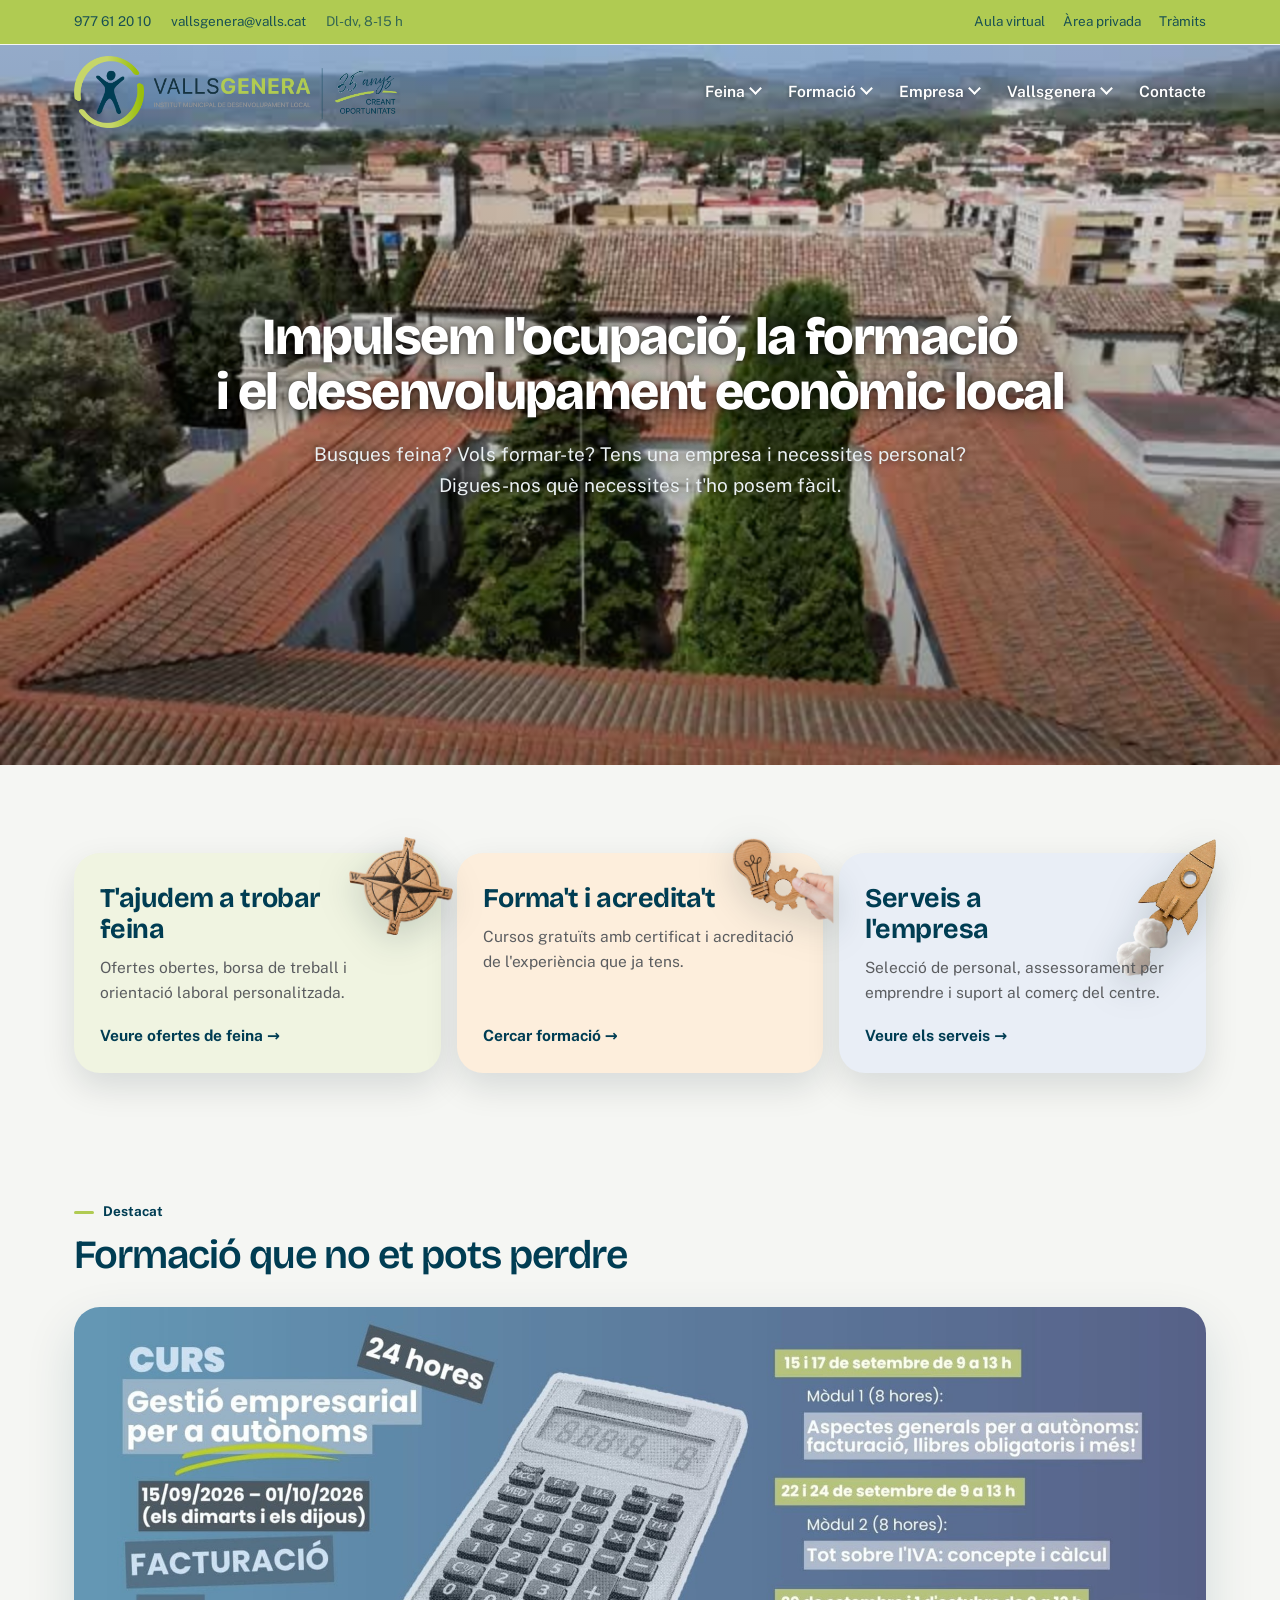
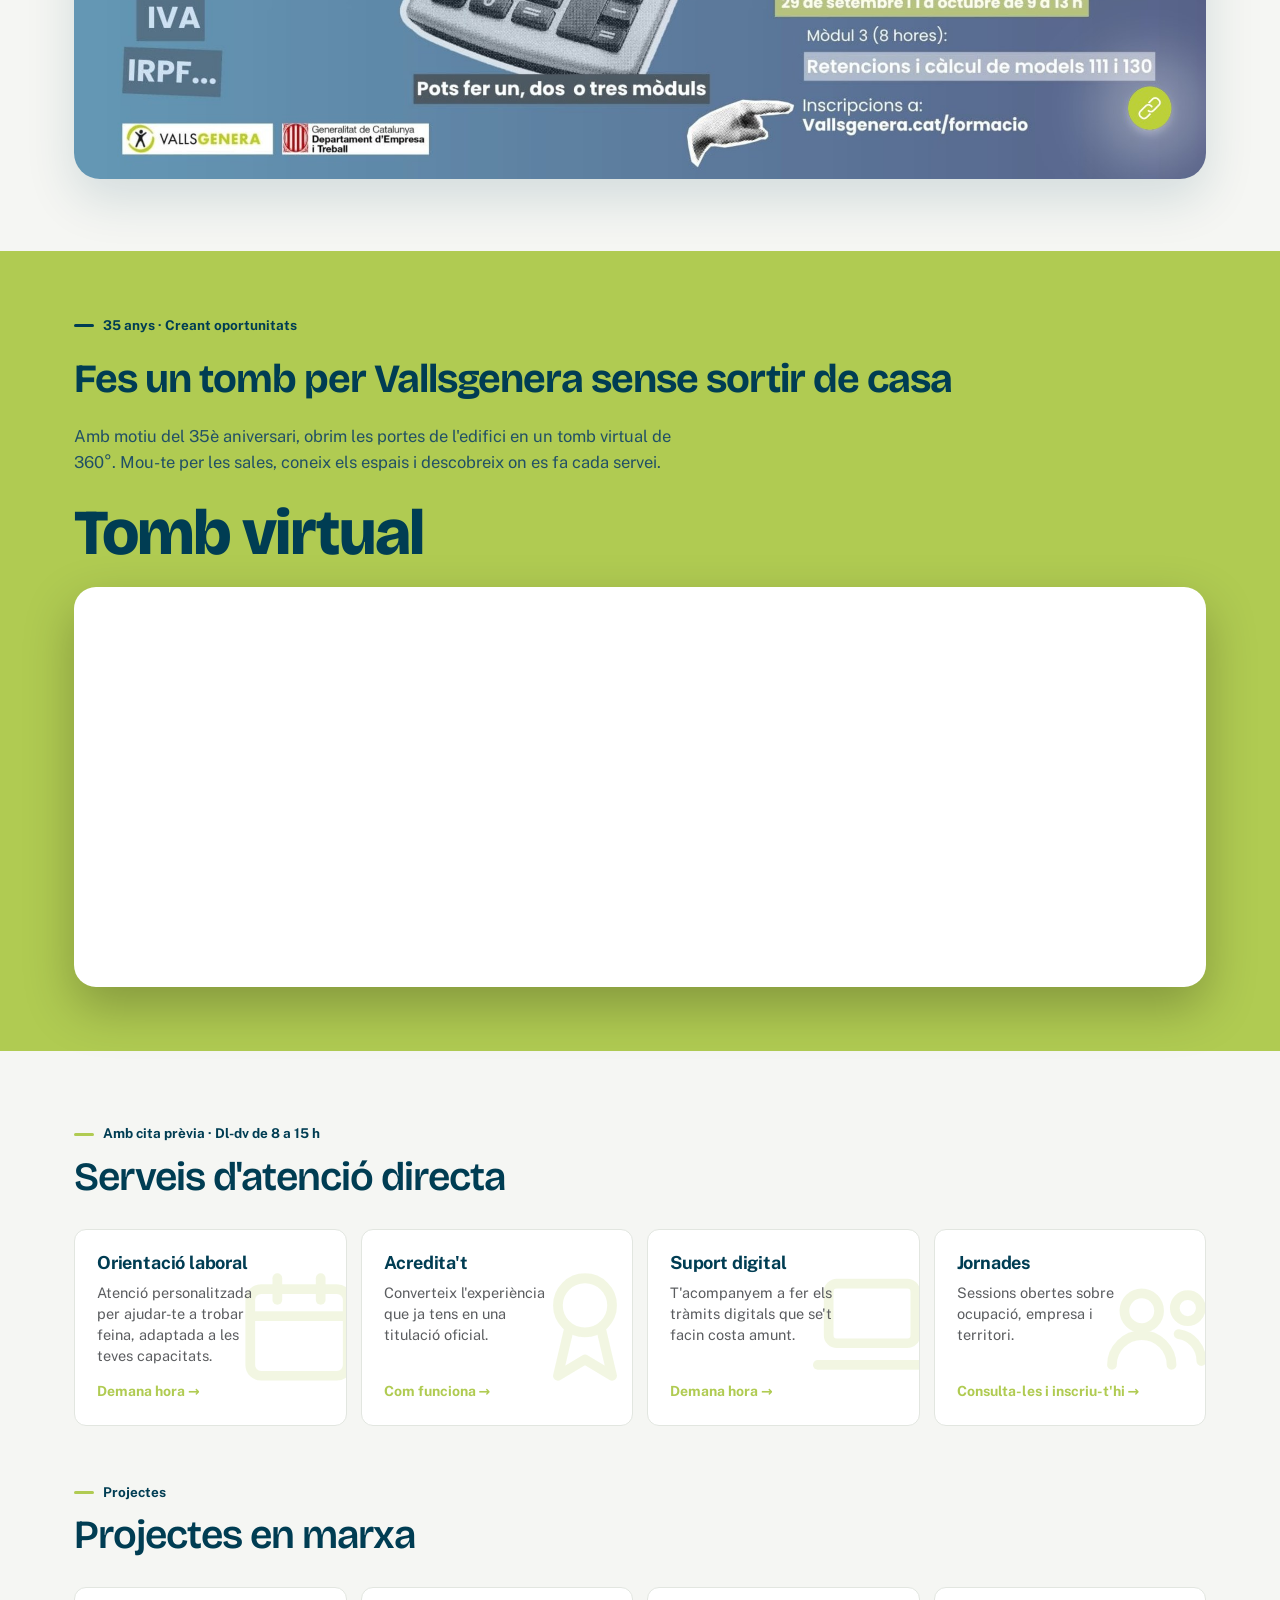
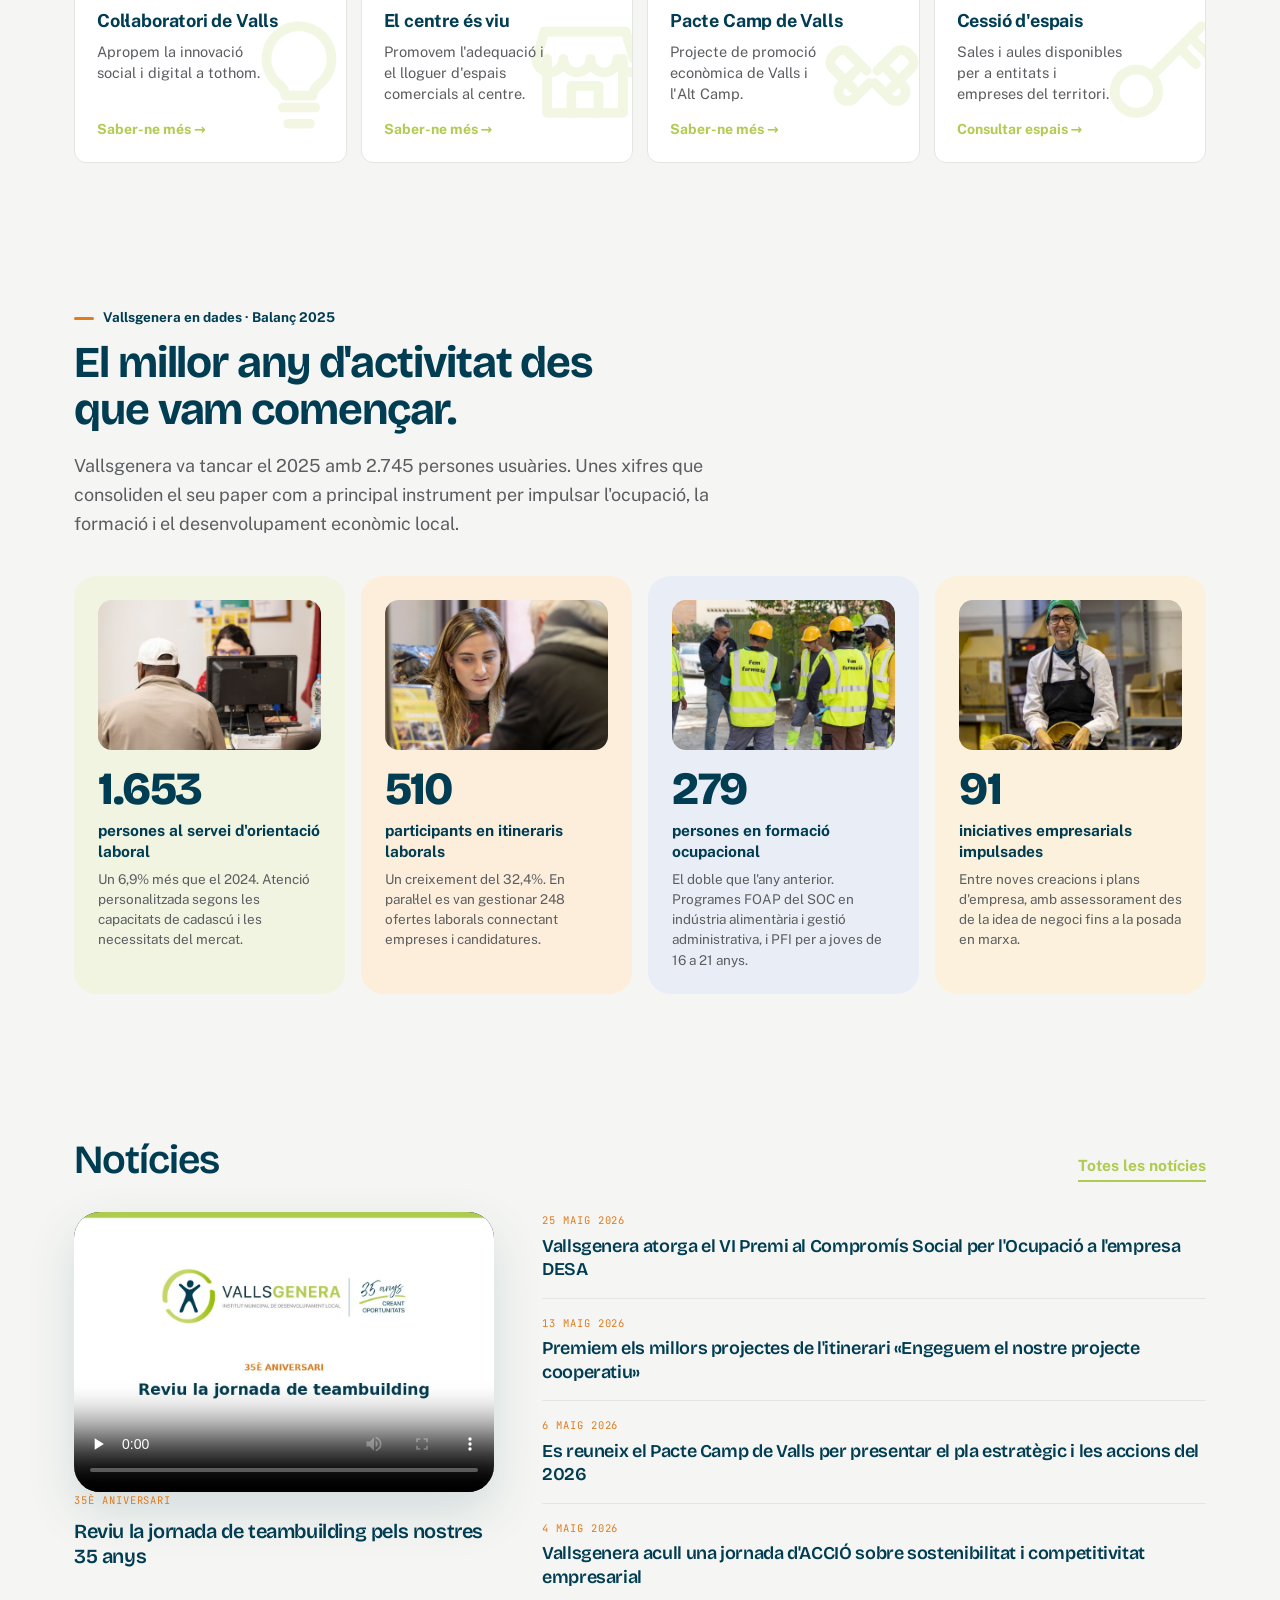
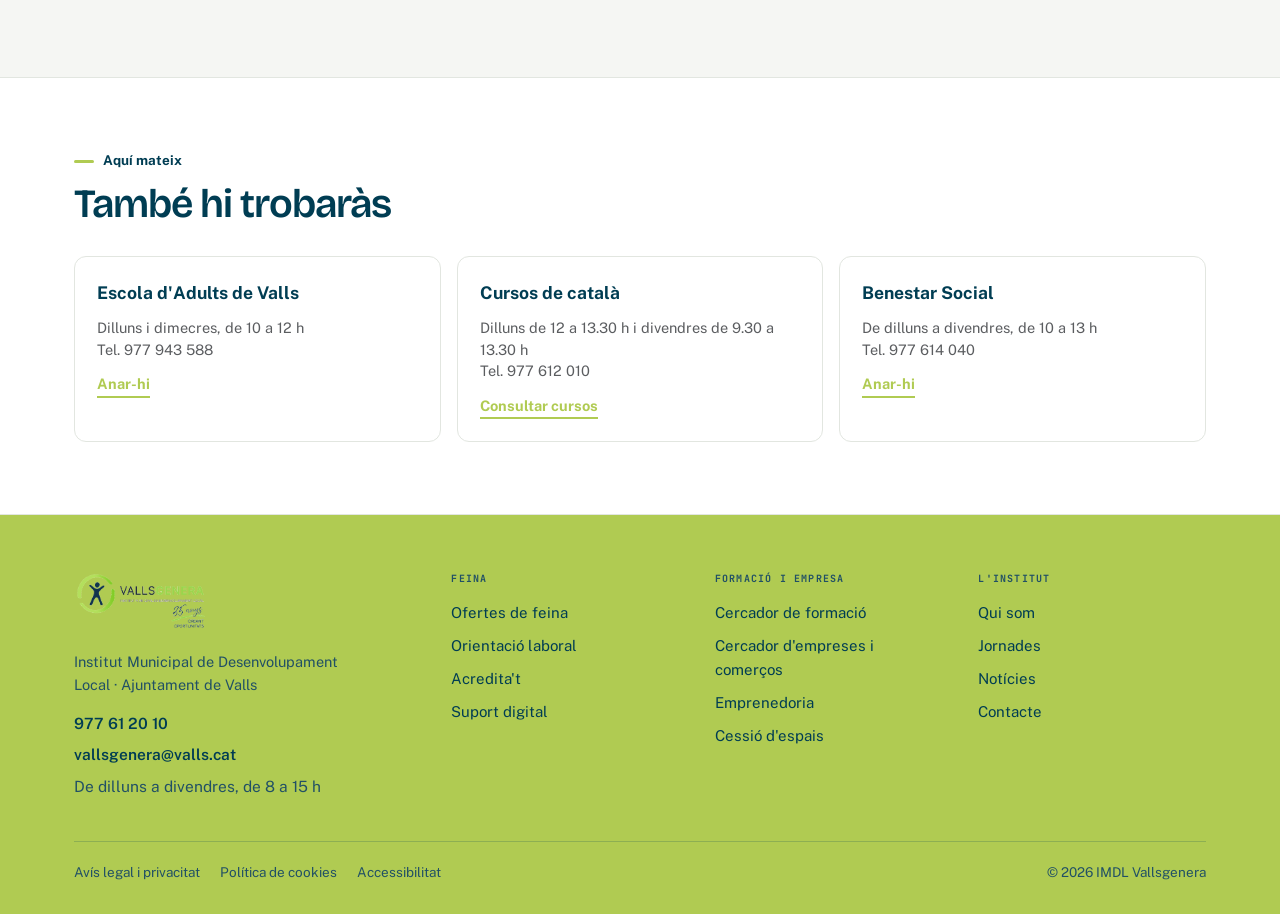
==== index.html @ cb573647 "Alleugereix el degradat fosc sobre el vídeo del hero" ====
<!DOCTYPE html>
<html lang="ca">
<head>
<meta charset="utf-8">
<meta name="viewport" content="width=device-width, initial-scale=1">
<title>Vallsgenera · Institut Municipal de Desenvolupament Local de Valls</title>
<meta name="description" content="Ofertes de feina, formació acreditada i serveis a l'empresa i l'emprenedoria a Valls i l'Alt Camp.">
<!-- PROTOTIP DE REDISSENY. Continguts reals extrets de vallsgenera.cat.
     Colors i tipografies son proposta, pendents d'ajustar a la marca oficial. -->
<link rel="preconnect" href="https://fonts.googleapis.com">
<link rel="preconnect" href="https://fonts.gstatic.com" crossorigin>
<link href="https://fonts.googleapis.com/css2?family=Bricolage+Grotesque:opsz,wght@12..96,400;12..96,600;12..96,800&family=Public+Sans:wght@400;500;600;700&family=JetBrains+Mono:wght@500&display=swap" rel="stylesheet">
<style>
:root{
  --tinta:#003D53; --verd:#B0CB52; --verd-fosc:#8CA83D; --verd-clar:#F0F4E1;
  --rosa:#E07B1E; --rosa-clar:#FDEEDC;
  --paper:#F5F6F3; --sorra:#E2E6E0; --blanc:#fff; --gris:#929395; --gris-text:#5B5D60;
  --display:"Bricolage Grotesque",Georgia,serif;
  --cos:"Public Sans",-apple-system,system-ui,sans-serif;
  --mono:"JetBrains Mono",ui-monospace,monospace;
  --ample:1180px; --radi:26px;
}
*{box-sizing:border-box;margin:0;padding:0}
html{scroll-behavior:smooth}
body{font-family:var(--cos);color:var(--tinta);background:var(--paper);font-size:17px;line-height:1.6;-webkit-font-smoothing:antialiased}
.wrap{max-width:var(--ample);margin:0 auto;padding:0 24px}
a{color:inherit}
:focus-visible{outline:3px solid var(--rosa);outline-offset:3px;border-radius:4px}
.saltar{position:absolute;left:-9999px;background:var(--tinta);color:#fff;padding:12px 20px;z-index:200;border-radius:0 0 8px 0}
.saltar:focus{left:0;top:0}

/* Utilitats */
.utils{background:var(--verd);color:var(--tinta);font-size:13.5px}
.utils .wrap{display:flex;align-items:center;gap:20px;min-height:44px;flex-wrap:wrap;padding-top:6px;padding-bottom:6px}
.utils a{text-decoration:none;opacity:.86}
.utils a:hover{opacity:1;text-decoration:underline}
.utils .dreta{margin-left:auto;display:flex;gap:18px;align-items:center;flex-wrap:wrap}

/* Capçalera */
header.top{background:var(--blanc);border-bottom:1px solid var(--sorra);position:sticky;top:0;z-index:50;transition:background .3s ease,border-color .3s ease}
header.top .wrap{display:flex;align-items:center;gap:28px;height:78px}
.marca{display:flex;align-items:center;gap:10px;text-decoration:none;font-family:var(--display);font-weight:800;font-size:27px;letter-spacing:-.025em}
.marca-logo{display:flex;align-items:center}
.marca-logo img{display:block;height:52px;width:auto;transition:height .3s ease}
.marca .genera{color:var(--verd)}

body.home header.top{background:transparent;border-bottom-color:transparent}
body.home header.top .wrap{height:96px}
body.home .hero{margin-top:-96px}
body.home header.top .marca-logo img{height:72px}
body.home header.top nav.principal a,body.home header.top nav.principal .nav-toggle{color:#fff;text-shadow:0 1px 6px rgba(0,0,0,.5)}
body.home header.top nav.principal a:hover,body.home header.top nav.principal a:focus-visible,body.home header.top nav.principal .nav-toggle:hover,body.home header.top nav.principal .nav-item.obert .nav-toggle{border-color:#fff}
body.home header.top .menu-btn{background:rgba(255,255,255,.18);backdrop-filter:blur(6px);-webkit-backdrop-filter:blur(6px)}
body.home header.top.es-opac{background:var(--blanc);border-bottom-color:var(--sorra)}
body.home header.top.es-opac .marca-logo img{height:52px}
body.home header.top.es-opac nav.principal a,body.home header.top.es-opac nav.principal .nav-toggle{color:var(--tinta);text-shadow:none}
body.home header.top.es-opac nav.principal a:hover,body.home header.top.es-opac nav.principal a:focus-visible,body.home header.top.es-opac nav.principal .nav-toggle:hover,body.home header.top.es-opac nav.principal .nav-item.obert .nav-toggle{border-color:var(--rosa)}
body.home header.top.es-opac .menu-btn{background:var(--tinta);backdrop-filter:none;-webkit-backdrop-filter:none}
.aniversari{font-family:var(--mono);font-size:9.5px;letter-spacing:.1em;color:var(--rosa);border:1px solid var(--rosa);border-radius:100px;padding:4px 9px;line-height:1}
nav.principal{margin-left:auto;display:flex;align-items:center;gap:28px;font-weight:600;font-size:15.5px}
nav.principal a{text-decoration:none;padding:6px 0;border-bottom:2px solid transparent}
nav.principal a:hover,nav.principal a:focus-visible{border-color:var(--rosa)}
.nav-item{position:relative}
.nav-toggle{background:none;border:0;font:inherit;font-weight:600;font-size:15.5px;color:inherit;cursor:pointer;padding:6px 0;border-bottom:2px solid transparent;display:flex;align-items:center;gap:6px}
.nav-toggle:hover,.nav-toggle:focus-visible{border-color:var(--rosa)}
.nav-toggle::after{content:"";width:7px;height:7px;border-right:2px solid currentColor;border-bottom:2px solid currentColor;transform:rotate(45deg);margin-top:-4px;transition:transform .2s ease}
.nav-item.obert .nav-toggle::after{transform:rotate(-135deg);margin-top:2px}
.nav-dropdown{position:absolute;top:100%;left:50%;transform:translateX(-50%) translateY(8px);min-width:270px;max-width:320px;max-height:70vh;overflow-y:auto;background:#fff;border-radius:14px;box-shadow:0 18px 40px rgba(0,25,35,.18);padding:10px;display:flex;flex-direction:column;opacity:0;visibility:hidden;transition:opacity .18s ease,transform .18s ease;z-index:60}
.nav-item.obert .nav-dropdown{opacity:1;visibility:visible;transform:translateX(-50%) translateY(0)}
.nav-dropdown a{display:block;padding:10px 14px;border-radius:8px;color:var(--tinta);text-decoration:none;font-weight:600;font-size:14.5px;border-bottom:0}
.nav-dropdown a:hover{background:var(--paper);color:var(--verd-fosc)}
.menu-btn{display:none;margin-left:auto;background:var(--tinta);color:#fff;border:0;padding:11px 17px;border-radius:8px;font-family:var(--cos);font-weight:600;font-size:15px}

/* Hero */
.hero{position:relative;padding:0;overflow:hidden;isolation:isolate}
.hero-foto{position:relative;background:#1B220B;overflow:hidden}
.hero-video-marc{position:relative;aspect-ratio:16/9;overflow:hidden}
.hero-video-marc video{position:absolute;inset:0;width:100%;height:100%;object-fit:cover;object-position:center center;z-index:0}
.hero-video-marc::before{content:"";position:absolute;inset:0;background:linear-gradient(180deg,rgba(10,14,4,.08) 0%,rgba(10,14,4,.2) 45%,rgba(10,14,4,.42) 100%);z-index:1}
.hero-contingut{position:absolute;left:0;right:0;top:50%;transform:translateY(-50%);z-index:2;padding:24px;width:100%}
.hero-contingut .wrap{padding:0}
.hero > .wrap{padding-top:46px;padding-bottom:56px}
.text-hero{display:block;margin:0 auto;text-align:center;max-width:min(1200px,92vw)}
.hero h1{color:#fff;text-shadow:0 2px 18px rgba(0,0,0,.6),0 1px 4px rgba(0,0,0,.5)}
.hero .entradeta{color:#EAF0F3;text-shadow:0 1px 8px rgba(0,0,0,.55)}
.reveal{opacity:0;transform:translateY(22px);transition:opacity .7s cubic-bezier(.2,.7,.3,1),transform .7s cubic-bezier(.2,.7,.3,1)}
.reveal.in{opacity:1;transform:none}
@media (prefers-reduced-motion:reduce){.reveal{opacity:1;transform:none;transition:none}}
.hero h1{font-family:var(--display);font-weight:800;letter-spacing:-.03em;line-height:1.05;font-size:clamp(28px,4.2vw,52px);max-width:48ch;overflow-wrap:break-word}
.salt-desktop{display:block}
.hero h1 em{font-style:normal;color:var(--verd)}
.hero .entradeta{margin:20px auto 0;font-size:19px;color:#EAF0F3;max-width:56ch}
.portes{display:grid;grid-template-columns:repeat(3,1fr);gap:16px;margin-top:42px}
.porta{position:relative;border:none;border-radius:var(--radi);padding:30px 26px 26px;text-decoration:none;display:flex;flex-direction:column;min-height:216px;box-shadow:0 14px 34px rgba(0,25,35,.12);transition:transform .2s ease,box-shadow .2s ease}
.porta:hover{transform:translateY(-6px) rotate(-.3deg);box-shadow:0 20px 42px rgba(0,25,35,.18)}
.porta:nth-child(1){background:var(--verd-clar)}
.porta:nth-child(2){background:var(--rosa-clar)}
.porta:nth-child(3){background:#E9EEF6}
.porta h2{position:relative;z-index:2;font-family:var(--display);font-size:27px;font-weight:700;letter-spacing:-.02em;line-height:1.15;color:var(--tinta);max-width:75%}
.porta p{position:relative;z-index:2;margin-top:10px;font-size:15.5px;color:var(--gris-text)}
.porta .fletxa{position:relative;z-index:2;margin-top:auto;padding-top:18px;font-weight:700;color:var(--tinta);font-size:15.5px}

/* Serveis */
.serveis-graella{display:grid;grid-template-columns:repeat(4,1fr);gap:14px}
.servei{position:relative;overflow:hidden;background:var(--blanc);border:1px solid var(--sorra);border-radius:12px;padding:22px;text-decoration:none;display:flex;flex-direction:column;min-height:158px;transition:border-color .16s,background .16s,transform .2s ease,box-shadow .2s ease}
.servei:hover{border-color:var(--verd);background:var(--verd-clar);transform:translateY(-4px);box-shadow:0 14px 28px rgba(0,61,83,.1)}
.servei-icona{position:absolute;top:50%;right:-18px;transform:translateY(-50%);width:130px;height:130px;color:var(--verd);opacity:.16;z-index:0;pointer-events:none;transition:opacity .16s,transform .2s ease}
.servei-icona svg{width:100%;height:100%}
.servei:hover .servei-icona{opacity:.26;transform:translateY(-50%) scale(1.06)}
.servei h3{position:relative;z-index:1;font-size:18px;font-weight:700;letter-spacing:-.01em;line-height:1.25}
.servei p{position:relative;z-index:1;margin-top:8px;font-size:14.5px;color:var(--gris-text);line-height:1.45;max-width:74%}
.servei .anar{position:relative;z-index:1;margin-top:auto;padding-top:14px;font-size:14px;font-weight:700;color:var(--verd)}

/* Seccions */
section{padding:72px 0}
.capcalera-seccio{display:flex;align-items:flex-end;gap:24px;margin-bottom:30px;flex-wrap:wrap}
.capcalera-seccio h2{font-family:var(--display);font-size:clamp(27px,3.5vw,40px);font-weight:600;letter-spacing:-.025em;line-height:1.1}
.capcalera-seccio .tot{margin-left:auto;font-weight:700;color:var(--verd);text-decoration:none;font-size:15.5px;border-bottom:2px solid var(--verd);padding-bottom:2px}
.capcalera-seccio .tot:hover{color:var(--rosa);border-color:var(--rosa)}
.eyebrow{display:flex;align-items:center;gap:9px;font-family:var(--cos);font-size:13.5px;font-weight:700;color:var(--tinta);margin-bottom:10px}
.eyebrow::before{content:"";width:20px;height:3px;border-radius:2px;background:var(--verd)}

/* Logo animat en fer scroll: superposat al pas del tour als serveis, sense secció pròpia */
.logo-transicio{position:relative;height:0}
.logo-transicio .logo-scroll-wrap{position:absolute;top:-150px;left:50%;transform:translateX(-50%);width:230px;height:262px;z-index:5;pointer-events:none}
.capa-anell,.capa-ninot{position:absolute;inset:0;width:100%;height:100%;will-change:transform,opacity}
.capa-anell{-webkit-mask-image:radial-gradient(circle, transparent 0%, transparent 40%, black 46%, black 100%);mask-image:radial-gradient(circle, transparent 0%, transparent 40%, black 46%, black 100%);opacity:0;transform:rotate(-150deg) scale(.8)}
.capa-ninot{-webkit-mask-image:radial-gradient(circle, black 0%, black 42%, transparent 48%, transparent 100%);mask-image:radial-gradient(circle, black 0%, black 42%, transparent 48%, transparent 100%);opacity:0;transform:scale(.8)}
@media (max-width:820px){
  .logo-transicio .logo-scroll-wrap{width:170px;height:194px;top:-100px}
}
@media (prefers-reduced-motion:reduce){
  .capa-anell{opacity:1;transform:none}
  .capa-ninot{opacity:1;transform:none}
}

/* Destacat */
.destacat-targeta{display:block;border-radius:var(--radi);overflow:hidden;box-shadow:0 20px 50px rgba(0,61,83,.14);transition:transform .2s ease,box-shadow .2s ease}
.destacat-targeta:hover{transform:translateY(-4px);box-shadow:0 26px 60px rgba(0,61,83,.2)}
.destacat-targeta img,.destacat-targeta video{display:block;width:100%;height:auto;background:#000}
.destacat-peu{margin-top:14px;font-size:15px;color:var(--gris-text)}
.destacat-peu strong{color:var(--tinta);font-weight:700}

/* Icones animades a les portes del principi */
.porta-icona,.porta-icona-capes{position:absolute;top:-16px;right:-12px;width:104px;z-index:1;filter:drop-shadow(0 10px 18px rgba(0,25,35,.18));pointer-events:none}
.porta-icona{display:block;height:auto}
.porta-icona-capes{position:absolute}
.porta-icona-capes img{display:block;width:100%;height:auto}
.icona-capa{position:absolute;inset:0;width:100%;height:100%}
@keyframes gira-engranatge{0%,100%{transform:rotate(-10deg)}50%{transform:rotate(10deg)}}
@keyframes gira-brujola{0%,100%{transform:rotate(-13deg)}50%{transform:rotate(13deg)}}
@keyframes fum-coet{0%,100%{opacity:.25;transform:scale(.94)}50%{opacity:1;transform:scale(1)}}
.icona-capa-engranatge{-webkit-mask-image:radial-gradient(ellipse 23% 27% at 51% 51%,black 0%,black 78%,transparent 92%,transparent 100%);mask-image:radial-gradient(ellipse 23% 27% at 51% 51%,black 0%,black 78%,transparent 92%,transparent 100%);transform-origin:51% 51%;animation:gira-engranatge 4.5s ease-in-out infinite}
.icona-base-engranatge{-webkit-mask-image:radial-gradient(ellipse 23% 27% at 51% 51%,transparent 0%,transparent 78%,black 92%,black 100%);mask-image:radial-gradient(ellipse 23% 27% at 51% 51%,transparent 0%,transparent 78%,black 92%,black 100%)}
.icona-girar{animation:gira-brujola 6s ease-in-out infinite}
.icona-capa-fum{animation:fum-coet 2.4s ease-in-out infinite}
@media (max-width:820px){.porta-icona,.porta-icona-capes{width:80px;top:-10px;right:-8px}}
@media (prefers-reduced-motion:reduce){
  .icona-capa-engranatge,.icona-girar,.icona-capa-fum{animation:none!important}
}

/* Dades */
.tour{background:var(--verd);padding:64px 0}
.tour .capcalera-tour{display:flex;align-items:flex-end;gap:24px;flex-wrap:wrap;margin-bottom:26px}
.tour .eyebrow{color:var(--tinta)}
.tour .eyebrow::before{background:var(--tinta)}
.tour h2{font-family:var(--display);color:var(--tinta);font-size:clamp(27px,3.5vw,40px);font-weight:700;letter-spacing:-.025em}
.tour p.intro{margin-top:12px;color:#215065;font-size:16.5px;max-width:60ch;line-height:1.6}
.tour-marc{background:var(--blanc);border-radius:22px;overflow:hidden;box-shadow:0 20px 50px rgba(0,0,0,.25);position:relative}
.tour-marc iframe{display:block;width:100%;height:400px;border:0;position:relative;z-index:1}
.tour-etiqueta{color:var(--tinta);font-family:var(--display);font-weight:800;letter-spacing:-.03em;font-size:clamp(34px,6vw,64px);margin:0 0 22px;line-height:1}
.tour-carregant{position:absolute;inset:0;z-index:2;display:flex;flex-direction:column;align-items:center;justify-content:center;gap:14px;background:var(--paper);color:var(--gris-text);font-size:14px;font-weight:600}
.tour-carregant .spinner{width:34px;height:34px;border:3px solid var(--sorra);border-top-color:var(--verd);border-radius:50%;animation:gira-spinner .8s linear infinite}
@keyframes gira-spinner{to{transform:rotate(360deg)}}
@media (max-width:700px){.tour-marc iframe{height:300px}}
@media (prefers-reduced-motion:reduce){.tour-carregant .spinner{animation:none}}
.dades{background:var(--paper)}
.dades .eyebrow::before{background:var(--rosa)}
.dades h2{font-family:var(--display);font-size:clamp(28px,3.8vw,44px);font-weight:700;letter-spacing:-.025em;line-height:1.08;max-width:20ch;color:var(--tinta)}
.dades .intro{margin-top:18px;font-size:18px;color:var(--gris-text);max-width:62ch;line-height:1.6}
.xifres{margin-top:38px;display:grid;grid-template-columns:repeat(4,1fr);gap:16px}
.xifra{padding:24px;border-radius:22px;background:var(--blanc);transition:transform .2s ease}
.xifra:hover{transform:translateY(-4px)}
.xifra:nth-child(1){background:var(--verd-clar)}
.xifra:nth-child(2){background:var(--rosa-clar)}
.xifra:nth-child(3){background:#E9EEF6}
.xifra:nth-child(4){background:#FBF1DC}
.xifra .foto{display:block;width:100%;height:150px;border-radius:14px;margin-bottom:16px;object-fit:cover}
.xifra b{display:block;font-family:var(--display);font-size:clamp(34px,4.2vw,46px);font-weight:800;letter-spacing:-.03em;line-height:1;color:var(--tinta)}
.xifra .que{margin-top:8px;font-weight:700;font-size:15.5px;line-height:1.3;color:var(--tinta)}
.xifra .detall{margin-top:8px;font-size:13.5px;color:var(--gris-text);line-height:1.5}

/* Notícies */
.noticies-destacades{display:flex;gap:48px;align-items:stretch}
.video-noticia{flex:0 0 auto;width:420px}
.noticies-llista{flex:1;min-width:0;display:flex;flex-direction:column}
.noticia-fila{display:block;text-decoration:none;padding:16px 0;border-bottom:1px solid var(--sorra)}
.noticia-fila:first-child{padding-top:0}
.noticia-fila:last-child{border-bottom:none}
.noticia-fila h3{font-family:var(--display);font-size:18px;font-weight:600;letter-spacing:-.02em;line-height:1.3;margin-top:6px;color:var(--tinta)}
.noticia-fila:hover h3{color:var(--verd)}
@media (max-width:820px){.noticies-destacades{flex-direction:column;gap:28px}.video-noticia{width:100%}}
.noticia{text-decoration:none;display:block}
.noticia .data,.noticia-fila .data{font-family:var(--mono);font-size:10.5px;letter-spacing:.09em;color:var(--rosa);text-transform:uppercase}
.noticia h3{font-family:var(--display);font-size:20px;font-weight:600;letter-spacing:-.02em;line-height:1.25;margin-top:10px}
.noticia:hover h3{color:var(--verd)}

/* També hi trobaràs */
.tambe{background:var(--blanc);border-top:1px solid var(--sorra);border-bottom:1px solid var(--sorra)}
.tambe-graella{display:grid;grid-template-columns:repeat(3,1fr);gap:16px}
.entitat{border:1px solid var(--sorra);border-radius:12px;padding:22px;transition:transform .2s ease,box-shadow .2s ease,border-color .2s ease}
.entitat:hover{transform:translateY(-4px);box-shadow:0 14px 28px rgba(0,61,83,.1);border-color:var(--verd)}
.entitat h3{font-size:17.5px;font-weight:700}
.entitat .horari{margin-top:10px;font-size:14.5px;color:var(--gris-text);line-height:1.5}
.entitat a{display:inline-block;margin-top:12px;font-weight:700;font-size:14.5px;color:var(--verd);text-decoration:none;border-bottom:2px solid var(--verd)}

/* Peu */
footer{background:var(--verd);color:var(--tinta);padding:56px 0 30px;font-size:15px}
.peu-graella{display:grid;grid-template-columns:1.5fr 1fr 1fr 1fr;gap:36px}
footer h4{font-family:var(--mono);font-size:10px;letter-spacing:.12em;text-transform:uppercase;color:#215065;margin-bottom:14px}
footer ul{list-style:none;display:grid;gap:9px}
footer a{text-decoration:none;color:var(--tinta)}
footer a:hover{color:#000;text-decoration:underline}
.contacte-peu{margin-top:14px;display:grid;gap:7px;font-size:15.5px}
.contacte-peu a{font-weight:600}
.peu-baix{margin-top:42px;padding-top:20px;border-top:1px solid rgba(0,61,83,.2);display:flex;gap:20px;flex-wrap:wrap;color:#215065;font-size:13.5px}
.peu-baix a{color:#215065}
.peu-baix .dreta{margin-left:auto}

@media (max-width:1000px){
  .serveis-graella{grid-template-columns:repeat(2,1fr)}
  .xifres{grid-template-columns:repeat(2,1fr);gap:30px 0}
}
@media (max-width:820px){
  nav.principal{display:none}
  .menu-btn{display:block}
  .portes,.tambe-graella{grid-template-columns:1fr}
  .peu-graella{grid-template-columns:1fr 1fr}
  section{padding:52px 0}
  body.home header.top .wrap{height:84px}
  body.home header.top .marca-logo img{height:58px}
  body.home .hero{margin-top:-84px}
  .hero-contingut{position:static;transform:none;background:var(--tinta);padding:24px 24px 28px}
  .hero > .wrap{padding-top:32px;padding-bottom:36px}
  .text-hero{max-width:none}
  .hero h1{font-size:22px;max-width:none;text-shadow:none}
  .salt-desktop{display:none}
  .hero .entradeta{display:none}
  .xifres{grid-template-columns:1fr;gap:28px}
  .xifra{padding:22px}
}
@media (max-width:560px){
  .serveis-graella{grid-template-columns:1fr}
  .peu-graella{grid-template-columns:1fr}
}
@media (prefers-reduced-motion:reduce){*{transition:none!important}html{scroll-behavior:auto}}
</style>
</head>
<body class="home">

<a class="saltar" href="#principal">Vés al contingut principal</a>

<div class="utils">
  <div class="wrap">
    <a href="tel:977612010">977 61 20 10</a>
    <a href="mailto:vallsgenera@valls.cat">vallsgenera@valls.cat</a>
    <span style="opacity:.7">Dl-dv, 8-15 h</span>
    <div class="dreta">
      <a href="#">Aula virtual</a>
      <a href="#">Àrea privada</a>
      <a href="#">Tràmits</a>
    </div>
  </div>
</div>

<header class="top">
  <div class="wrap">
    <a class="marca-logo" href="index.html">
      <img src="vallsgenera-35-anys-horitzontal.png" alt="Vallsgenera — Institut Municipal de Desenvolupament Local · 35 anys, Creant oportunitats">
    </a>
    <nav class="principal" aria-label="Navegació principal">
      <div class="nav-item">
        <button class="nav-toggle" aria-expanded="false">Feina</button>
        <div class="nav-dropdown">
          <a href="ofertes-feina.html">Ofertes de feina</a>
          <a href="#">Oferta pública Valls</a>
          <a href="#">Oferta pública Vallsgenera</a>
          <a href="#">Borsa de treball</a>
          <a href="#">Borsa de formadors</a>
          <a href="#">Pràctiques en empreses</a>
          <a href="#">Programes d'orientació i inserció laboral</a>
        </div>
      </div>
      <div class="nav-item">
        <button class="nav-toggle" aria-expanded="false">Formació</button>
        <div class="nav-dropdown">
          <a href="#">Formació professional per a l'ocupació</a>
          <a href="#">Formació contínua</a>
          <a href="#">Joves PFI</a>
          <a href="#">Formació en línia de Vallsgenera</a>
          <a href="#">Formació en línia d'Aula Mentor</a>
          <a href="#">Unitat d'Escolarització Compartida</a>
          <a href="#">ACTIC</a>
          <a href="#">Cursos de català</a>
        </div>
      </div>
      <div class="nav-item">
        <button class="nav-toggle" aria-expanded="false">Empresa</button>
        <div class="nav-dropdown">
          <a href="empresa-idea-negoci.html">Tens una idea de negoci?</a>
          <a href="#">Viver d'empreses</a>
          <a href="#">Solars, naus i locals</a>
          <a href="#">Xarxa VallsEmprèn</a>
          <a href="#">Serveis per a l'empresa</a>
          <a href="#">Troba personal</a>
          <a href="#">Ajuts i subvencions</a>
          <a href="#">Relleu empresarial</a>
          <a href="#">Empreses d'economia social i solidària</a>
          <a href="#">Pràctiques en empreses</a>
          <a href="#">Formació contínua</a>
          <a href="#">Cercador d'empreses i comerços</a>
          <a href="#">Programes de contractació subvencionada</a>
          <a href="#">Consolida't</a>
          <a href="#">Viver Comercial</a>
        </div>
      </div>
      <div class="nav-item">
        <button class="nav-toggle" aria-expanded="false">Vallsgenera</button>
        <div class="nav-dropdown">
          <a href="#dades">Qui som?</a>
          <a href="#">Seu electrònica</a>
          <a href="#">Perfil del contractant</a>
          <a href="#">Cessió d'espais</a>
          <a href="#">Notícies</a>
          <a href="#">Pacte Camp de Valls</a>
          <a href="#">Col·laboratori de Valls</a>
          <a href="#">Demana hora serveis Vallsgenera</a>
          <a href="#">Jornades</a>
          <a href="#">Demana hora a orientació laboral</a>
          <a href="#">Demana hora, acredita't</a>
          <a href="#">Demana hora a suport digital a la ciutadania</a>
        </div>
      </div>
      <a href="#contacte">Contacte</a>
    </nav>
    <button class="menu-btn">Menú</button>
  </div>
</header>

<main id="principal">

<div class="hero">
  <div class="hero-foto">
    <div class="hero-video-marc">
    <video autoplay muted loop playsinline poster="[data-uri]">
      <source src="dron-hero.mp4?v=2" type="video/mp4">
    </video>
    </div>
    <div class="hero-contingut">
      <div class="wrap">
        <div class="text-hero">
          <h1 class="reveal">Impulsem l'ocupació, la formació<br class="salt-desktop"> i el desenvolupament econòmic local</h1>
          <p class="entradeta reveal" style="transition-delay:.12s">Busques feina? Vols formar-te? Tens una empresa i necessites personal? Digues-nos què necessites i t'ho posem fàcil.</p>
        </div>
      </div>
    </div>
  </div>
  <div class="wrap">
    <div class="portes">
      <a class="porta reveal" style="transition-delay:0s" href="ofertes-feina.html">
        <img class="porta-icona icona-girar" src="icona-brujola.png" alt="">
        <h2>T'ajudem a trobar feina</h2>
        <p>Ofertes obertes, borsa de treball i orientació laboral personalitzada.</p>
        <div class="fletxa">Veure ofertes de feina →</div>
      </a>
      <a class="porta reveal" style="transition-delay:.08s" href="#formacio">
        <div class="porta-icona-capes">
          <img class="icona-base-engranatge" src="icona-bombeta.png" alt="">
          <img class="icona-capa icona-capa-engranatge" src="icona-bombeta.png" alt="" aria-hidden="true">
        </div>
        <h2>Forma't i acredita't</h2>
        <p>Cursos gratuïts amb certificat i acreditació de l'experiència que ja tens.</p>
        <div class="fletxa">Cercar formació →</div>
      </a>
      <a class="porta reveal" style="transition-delay:.16s" href="#empresa">
        <div class="porta-icona-capes">
          <img src="icona-coet-base.png" alt="">
          <img class="icona-capa icona-capa-fum" src="icona-coet-fum.png" alt="" aria-hidden="true">
        </div>
        <h2>Serveis a l'empresa</h2>
        <p>Selecció de personal, assessorament per emprendre i suport al comerç del centre.</p>
        <div class="fletxa">Veure els serveis →</div>
      </a>
    </div>
  </div>
</div>


<section class="destacat">
  <div class="wrap">
    <div class="capcalera-seccio reveal">
      <div>
        <div class="eyebrow">Destacat</div>
        <h2>Formació que no et pots perdre</h2>
      </div>
    </div>
    <a class="destacat-targeta reveal" href="https://www.vallsgenera.cat/formacio/curs?idFormacio=4696&cercador=1" target="_blank" rel="noopener">
      <img src="curs-gestio-empresarial-autonoms.jpg" alt="Curs Gestió empresarial per a autònoms (24 hores): facturació, IVA, IRPF. Del 15/09/2026 a l'1/10/2026, dimarts i dijous de 9 a 13 h. Inscripcions a vallsgenera.cat/formacio">
    </a>
  </div>
</section>

<section class="tour">
  <div class="wrap">
    <div class="capcalera-tour reveal">
      <div>
        <div class="eyebrow">35 anys · Creant oportunitats</div>
        <h2>Fes un tomb per Vallsgenera sense sortir de casa</h2>
        <p class="intro">Amb motiu del 35è aniversari, obrim les portes de l'edifici en un tomb virtual de 360°. Mou-te per les sales, coneix els espais i descobreix on es fa cada servei.</p>
      </div>
    </div>
    <div class="tour-etiqueta reveal">Tomb virtual</div>
    <div class="tour-marc">
      <div class="tour-carregant" id="tourCarregant">
        <span class="spinner" aria-hidden="true"></span>
        <span>Carregant el tomb virtual…</span>
      </div>
      <iframe id="tour-embeded" name="TOUR VIRTUAL VALLSGENERA" src="https://tour.panoee.net/iframe/69de1429f416ce3dcfe7823c" frameborder="0" width="100%" height="400" scrolling="no" allowvr="yes" allow="vr; xr; accelerometer; gyroscope; autoplay;" allowfullscreen="true" webkitallowfullscreen="true" mozallowfullscreen="true" loading="lazy" title="Tomb Virtual 360° de Vallsgenera"></iframe>
    </div>
  </div>
</section>
<script>
  var pano_iframe_name = "tour-embeded";
  (function(){
    var iframe = document.getElementById(pano_iframe_name);
    var carregant = document.getElementById('tourCarregant');
    if (iframe && carregant) {
      iframe.addEventListener('load', function(){ carregant.style.display = 'none'; });
    }
  })();
  window.addEventListener("devicemotion", function(e){
    var iframe = document.getElementById(pano_iframe_name);
    if (!iframe || !e.acceleration) return;
    iframe.contentWindow.postMessage({
      type: "devicemotion",
      deviceMotionEvent: {
        acceleration: { x: e.acceleration.x, y: e.acceleration.y, z: e.acceleration.z },
        accelerationIncludingGravity: e.accelerationIncludingGravity,
        rotationRate: e.rotationRate,
        interval: e.interval,
        timeStamp: e.timeStamp
      }
    }, "*");
  });
</script>

<div class="logo-transicio" aria-hidden="true">
  <div class="logo-scroll-wrap">
    <img class="capa-anell" id="capaAnell" src="logo-icona.png" alt="">
    <img class="capa-ninot" id="capaNinot" src="logo-icona.png" alt="">
  </div>
</div>


<section id="feina">
  <div class="wrap">
    <div class="capcalera-seccio reveal">
      <div>
        <div class="eyebrow">Amb cita prèvia · Dl-dv de 8 a 15 h</div>
        <h2>Serveis d'atenció directa</h2>
      </div>
    </div>
    <div class="serveis-graella">
      <a class="servei reveal" style="transition-delay:0s" href="#">
        <span class="servei-icona"><svg viewBox="0 0 24 24" fill="none" stroke="currentColor" stroke-width="1.8" stroke-linecap="round" stroke-linejoin="round" aria-hidden="true"><rect x="3" y="5" width="18" height="16" rx="2"/><path d="M3 10h18"/><path d="M8 3v4"/><path d="M16 3v4"/></svg></span>
        <h3>Orientació laboral</h3>
        <p>Atenció personalitzada per ajudar-te a trobar feina, adaptada a les teves capacitats.</p>
        <span class="anar">Demana hora →</span>
      </a>
      <a class="servei reveal" style="transition-delay:.07s" href="#" id="formacio">
        <span class="servei-icona"><svg viewBox="0 0 24 24" fill="none" stroke="currentColor" stroke-width="1.8" stroke-linecap="round" stroke-linejoin="round" aria-hidden="true"><circle cx="12" cy="8" r="5"/><path d="M9 12.5L7 21l5-3 5 3-2-8.5"/></svg></span>
        <h3>Acredita't</h3>
        <p>Converteix l'experiència que ja tens en una titulació oficial.</p>
        <span class="anar">Com funciona →</span>
      </a>
      <a class="servei reveal" style="transition-delay:.14s" href="#">
        <span class="servei-icona"><svg viewBox="0 0 24 24" fill="none" stroke="currentColor" stroke-width="1.8" stroke-linecap="round" stroke-linejoin="round" aria-hidden="true"><rect x="4" y="4" width="16" height="11" rx="1.5"/><path d="M2 19h20"/></svg></span>
        <h3>Suport digital</h3>
        <p>T'acompanyem a fer els tràmits digitals que se't facin costa amunt.</p>
        <span class="anar">Demana hora →</span>
      </a>
      <a class="servei reveal" style="transition-delay:.21s" href="#">
        <span class="servei-icona"><svg viewBox="0 0 24 24" fill="none" stroke="currentColor" stroke-width="1.8" stroke-linecap="round" stroke-linejoin="round" aria-hidden="true"><circle cx="9" cy="9" r="3.2"/><path d="M3.5 19c0-3 2.5-5.5 5.5-5.5s5.5 2.5 5.5 5.5"/><circle cx="17.5" cy="8.5" r="2.4"/><path d="M15.8 13.3c2.3.3 4.2 2.4 4.2 5"/></svg></span>
        <h3>Jornades</h3>
        <p>Sessions obertes sobre ocupació, empresa i territori.</p>
        <span class="anar">Consulta-les i inscriu-t'hi →</span>
      </a>
    </div>

    <div class="capcalera-seccio reveal" style="margin-top:56px">
      <div>
        <div class="eyebrow">Projectes</div>
        <h2>Projectes en marxa</h2>
      </div>
    </div>
    <div class="serveis-graella" id="empresa">
      <a class="servei reveal" style="transition-delay:0s" href="#">
        <span class="servei-icona"><svg viewBox="0 0 24 24" fill="none" stroke="currentColor" stroke-width="1.8" stroke-linecap="round" stroke-linejoin="round" aria-hidden="true"><path d="M9 18h6"/><path d="M10 21h4"/><path d="M12 3a6 6 0 0 0-3.6 10.8c.6.5 1 1.2 1.1 2h5c.1-.8.5-1.5 1.1-2A6 6 0 0 0 12 3z"/></svg></span>
        <h3>Col·laboratori de Valls</h3>
        <p>Apropem la innovació social i digital a tothom.</p>
        <span class="anar">Saber-ne més →</span>
      </a>
      <a class="servei reveal" style="transition-delay:.07s" href="#">
        <span class="servei-icona"><svg viewBox="0 0 24 24" fill="none" stroke="currentColor" stroke-width="1.8" stroke-linecap="round" stroke-linejoin="round" aria-hidden="true"><path d="M3 9l1.5-5h15L21 9"/><path d="M3 9a2.5 2.5 0 0 0 5 0 2.5 2.5 0 0 0 5 0 2.5 2.5 0 0 0 5 0 2.5 2.5 0 0 0 5 0"/><path d="M5 9v10h14V9"/><path d="M9.5 19v-5h5v5"/></svg></span>
        <h3>El centre és viu</h3>
        <p>Promovem l'adequació i el lloguer d'espais comercials al centre.</p>
        <span class="anar">Saber-ne més →</span>
      </a>
      <a class="servei reveal" style="transition-delay:.14s" href="#">
        <span class="servei-icona"><svg viewBox="0 0 24 24" fill="none" stroke="currentColor" stroke-width="1.8" stroke-linecap="round" stroke-linejoin="round" aria-hidden="true"><path d="M11.5 13.5l-2.8 2.8a1.7 1.7 0 0 1-2.4 0 1.7 1.7 0 0 1 0-2.4L9 11.2"/><path d="M8.5 14.5L4.8 10.8a1.6 1.6 0 0 1 0-2.3l.6-.6a1.6 1.6 0 0 1 2.3 0L11 11.2"/><path d="M12.5 13.5l2.8 2.8a1.7 1.7 0 0 0 2.4 0 1.7 1.7 0 0 0 0-2.4L15 11.2"/><path d="M15.5 14.5l3.7-3.7a1.6 1.6 0 0 0 0-2.3l-.6-.6a1.6 1.6 0 0 0-2.3 0L13 11.2"/></svg></span>
        <h3>Pacte Camp de Valls</h3>
        <p>Projecte de promoció econòmica de Valls i l'Alt Camp.</p>
        <span class="anar">Saber-ne més →</span>
      </a>
      <a class="servei reveal" style="transition-delay:.21s" href="#">
        <span class="servei-icona"><svg viewBox="0 0 24 24" fill="none" stroke="currentColor" stroke-width="1.8" stroke-linecap="round" stroke-linejoin="round" aria-hidden="true"><circle cx="8" cy="15" r="4"/><path d="M11 12l9-9"/><path d="M16 7l3 3"/><path d="M18 5l3 3"/></svg></span>
        <h3>Cessió d'espais</h3>
        <p>Sales i aules disponibles per a entitats i empreses del territori.</p>
        <span class="anar">Consultar espais →</span>
      </a>
    </div>
  </div>
</section>


<section class="dades" id="dades">
  <div class="wrap">
    <div class="eyebrow reveal">Vallsgenera en dades · Balanç 2025</div>
    <h2 class="reveal" style="transition-delay:.06s">El millor any d'activitat des que vam començar.</h2>
    <p class="intro reveal" style="transition-delay:.12s">Vallsgenera va tancar el 2025 amb 2.745 persones usuàries. Unes xifres que consoliden el seu paper com a principal instrument per impulsar l'ocupació, la formació i el desenvolupament econòmic local.</p>

    <div class="xifres">
      <div class="xifra reveal" style="transition-delay:0s">
        <img class="foto" src="orientacio-laboral.jpg" alt="Persona atesa al servei d'orientació laboral de Vallsgenera" loading="lazy">
        <b data-target="1654">0</b>
        <div class="que">persones al servei d'orientació laboral</div>
        <div class="detall">Un 6,9% més que el 2024. Atenció personalitzada segons les capacitats de cadascú i les necessitats del mercat.</div>
      </div>
      <div class="xifra reveal" style="transition-delay:.07s">
        <img class="foto" src="itineraris-laborals.jpg" alt="Atenció personalitzada en un itinerari laboral" loading="lazy">
        <b data-target="510">0</b>
        <div class="que">participants en itineraris laborals</div>
        <div class="detall">Un creixement del 32,4%. En paral·lel es van gestionar 248 ofertes laborals connectant empreses i candidatures.</div>
      </div>
      <div class="xifra reveal" style="transition-delay:.14s">
        <img class="foto" src="formacio-ocupacional.jpg" alt="Participants en un curs de formació ocupacional amb armilles 'Fem formació'" loading="lazy">
        <b data-target="279">0</b>
        <div class="que">persones en formació ocupacional</div>
        <div class="detall">El doble que l'any anterior. Programes FOAP del SOC en indústria alimentària i gestió administrativa, i PFI per a joves de 16 a 21 anys.</div>
      </div>
      <div class="xifra reveal" style="transition-delay:.21s">
        <img class="foto" src="iniciatives-empresarials.jpg" alt="Persona emprenedora en el seu negoci, impulsada per Vallsgenera" loading="lazy">
        <b data-target="91">0</b>
        <div class="que">iniciatives empresarials impulsades</div>
        <div class="detall">Entre noves creacions i plans d'empresa, amb assessorament des de la idea de negoci fins a la posada en marxa.</div>
      </div>
    </div>
  </div>
</section>

<section>
  <div class="wrap">
    <div class="capcalera-seccio reveal">
      <h2>Notícies</h2>
      <a class="tot" href="#">Totes les notícies</a>
    </div>
    <div class="noticies-destacades">
      <div class="noticia video-noticia reveal">
        <div class="destacat-targeta">
          <video controls preload="none" poster="35-anys-poster.jpg">
            <source src="35-anys-vallsgenera.mp4" type="video/mp4">
          </video>
        </div>
        <div class="data">35è aniversari</div>
        <h3>Reviu la jornada de teambuilding pels nostres 35 anys</h3>
      </div>
      <div class="noticies-llista">
        <a class="noticia-fila reveal" style="transition-delay:0s" href="#">
          <div class="data">25 maig 2026</div>
          <h3>Vallsgenera atorga el VI Premi al Compromís Social per l'Ocupació a l'empresa DESA</h3>
        </a>
        <a class="noticia-fila reveal" style="transition-delay:.07s" href="#">
          <div class="data">13 maig 2026</div>
          <h3>Premiem els millors projectes de l'itinerari «Engeguem el nostre projecte cooperatiu»</h3>
        </a>
        <a class="noticia-fila reveal" style="transition-delay:.14s" href="#">
          <div class="data">6 maig 2026</div>
          <h3>Es reuneix el Pacte Camp de Valls per presentar el pla estratègic i les accions del 2026</h3>
        </a>
        <a class="noticia-fila reveal" style="transition-delay:.21s" href="#">
          <div class="data">4 maig 2026</div>
          <h3>Vallsgenera acull una jornada d'ACCIÓ sobre sostenibilitat i competitivitat empresarial</h3>
        </a>
      </div>
    </div>
  </div>
</section>

<section class="tambe">
  <div class="wrap">
    <div class="capcalera-seccio reveal">
      <div>
        <div class="eyebrow">Aquí mateix</div>
        <h2>També hi trobaràs</h2>
      </div>
    </div>
    <div class="tambe-graella">
      <div class="entitat reveal" style="transition-delay:0s">
        <h3>Escola d'Adults de Valls</h3>
        <div class="horari">Dilluns i dimecres, de 10 a 12 h<br>Tel. 977 943 588</div>
        <a href="#">Anar-hi</a>
      </div>
      <div class="entitat reveal" style="transition-delay:.07s">
        <h3>Cursos de català</h3>
        <div class="horari">Dilluns de 12 a 13.30 h i divendres de 9.30 a 13.30 h<br>Tel. 977 612 010</div>
        <a href="#">Consultar cursos</a>
      </div>
      <div class="entitat reveal" style="transition-delay:.14s">
        <h3>Benestar Social</h3>
        <div class="horari">De dilluns a divendres, de 10 a 13 h<br>Tel. 977 614 040</div>
        <a href="#">Anar-hi</a>
      </div>
    </div>
  </div>
</section>

</main>

<footer id="contacte">
  <div class="wrap">
    <div class="peu-graella">
      <div>
        <img src="[data-uri]" alt="Vallsgenera, 35 anys creant oportunitats" height="60">
        <p style="margin-top:12px;color:#215065;font-size:14.5px;max-width:32ch">Institut Municipal de Desenvolupament Local · Ajuntament de Valls</p>
        <div class="contacte-peu">
          <a href="tel:977612010">977 61 20 10</a>
          <a href="mailto:vallsgenera@valls.cat">vallsgenera@valls.cat</a>
          <span style="color:#215065">De dilluns a divendres, de 8 a 15 h</span>
        </div>
      </div>
      <div>
        <h4>Feina</h4>
        <ul>
          <li><a href="ofertes-feina.html">Ofertes de feina</a></li>
          <li><a href="#">Orientació laboral</a></li>
          <li><a href="#">Acredita't</a></li>
          <li><a href="#">Suport digital</a></li>
        </ul>
      </div>
      <div>
        <h4>Formació i empresa</h4>
        <ul>
          <li><a href="#">Cercador de formació</a></li>
          <li><a href="#">Cercador d'empreses i comerços</a></li>
          <li><a href="#">Emprenedoria</a></li>
          <li><a href="#">Cessió d'espais</a></li>
        </ul>
      </div>
      <div>
        <h4>L'institut</h4>
        <ul>
          <li><a href="#">Qui som</a></li>
          <li><a href="#">Jornades</a></li>
          <li><a href="#">Notícies</a></li>
          <li><a href="#">Contacte</a></li>
        </ul>
      </div>
    </div>
    <div class="peu-baix">
      <a href="#">Avís legal i privacitat</a>
      <a href="#">Política de cookies</a>
      <a href="#">Accessibilitat</a>
      <span class="dreta">© 2026 IMDL Vallsgenera</span>
    </div>
  </div>
</footer>

<script>
(function(){
  var reduceMotion = window.matchMedia('(prefers-reduced-motion: reduce)').matches;

  function formatNum(n){
    return Math.round(n).toString().replace(/\B(?=(\d{3})+(?!\d))/g, '.');
  }

  function animaComptador(el){
    var target = parseInt(el.getAttribute('data-target'), 10);
    if (!target) { el.textContent = '0'; return; }
    if (reduceMotion) { el.textContent = formatNum(target); return; }
    var start = null, durada = 1300;
    function pas(ts){
      if (!start) start = ts;
      var progres = Math.min(1, (ts - start) / durada);
      var facil = 1 - Math.pow(1 - progres, 3);
      el.textContent = formatNum(target * facil);
      if (progres < 1) window.requestAnimationFrame(pas);
    }
    window.requestAnimationFrame(pas);
  }

  // Menú desplegable de la navegació principal
  var navItems = document.querySelectorAll('.nav-item');
  if (navItems.length) {
    function tancaTots(){
      navItems.forEach(function(i){
        i.classList.remove('obert');
        i.querySelector('.nav-toggle').setAttribute('aria-expanded', 'false');
      });
    }
    navItems.forEach(function(item){
      var btn = item.querySelector('.nav-toggle');
      btn.addEventListener('click', function(e){
        e.stopPropagation();
        var jaObert = item.classList.contains('obert');
        tancaTots();
        if (!jaObert) {
          item.classList.add('obert');
          btn.setAttribute('aria-expanded', 'true');
        }
      });
    });
    document.addEventListener('click', tancaTots);
    document.addEventListener('keydown', function(e){
      if (e.key === 'Escape') tancaTots();
    });
  }

  // Capçalera transparent sobre el hero: passa a sòlida en fer scroll
  var capsalera = document.querySelector('header.top');
  if (capsalera && document.body.classList.contains('home')) {
    function actualitzaCapsalera(){
      capsalera.classList.toggle('es-opac', window.scrollY > 40);
    }
    window.addEventListener('scroll', actualitzaCapsalera, { passive: true });
    actualitzaCapsalera();
  }

  // Aparició en scroll dels blocs .reveal (i comptadors de xifres)
  var revealEls = document.querySelectorAll('.reveal');
  if (reduceMotion || !('IntersectionObserver' in window)) {
    revealEls.forEach(function(el){
      el.classList.add('in');
      var comptador = el.querySelector('[data-target]');
      if (comptador) animaComptador(comptador);
    });
  } else {
    var io = new IntersectionObserver(function(entries){
      entries.forEach(function(entry){
        if (entry.isIntersecting) {
          entry.target.classList.add('in');
          var comptador = entry.target.querySelector('[data-target]');
          if (comptador) animaComptador(comptador);
          io.unobserve(entry.target);
        }
      });
    }, { threshold: .18, rootMargin: '0px 0px -40px 0px' });
    revealEls.forEach(function(el){ io.observe(el); });
  }

  // Logo animat en fer scroll: superposat al pas del tour als serveis, reversible en pujar
  var logoWrap = document.querySelector('.logo-transicio .logo-scroll-wrap');
  var anell = document.getElementById('capaAnell');
  var ninot = document.getElementById('capaNinot');
  if (logoWrap && anell && ninot && !reduceMotion) {
    function actualitzaLogo(){
      var rect = logoWrap.getBoundingClientRect();
      var vh = window.innerHeight;
      var raw = (vh - rect.top) / (vh * 0.5);
      var p = Math.max(0, Math.min(1, raw));
      anell.style.opacity = p;
      anell.style.transform = 'rotate(' + ((1 - p) * -150) + 'deg) scale(' + (0.8 + p * 0.2) + ')';
      ninot.style.opacity = p;
      ninot.style.transform = 'scale(' + (0.8 + p * 0.2) + ')';
    }
    window.addEventListener('scroll', actualitzaLogo, { passive: true });
    window.addEventListener('resize', actualitzaLogo);
    actualitzaLogo();
  }
})();
</script>

</body>
</html>
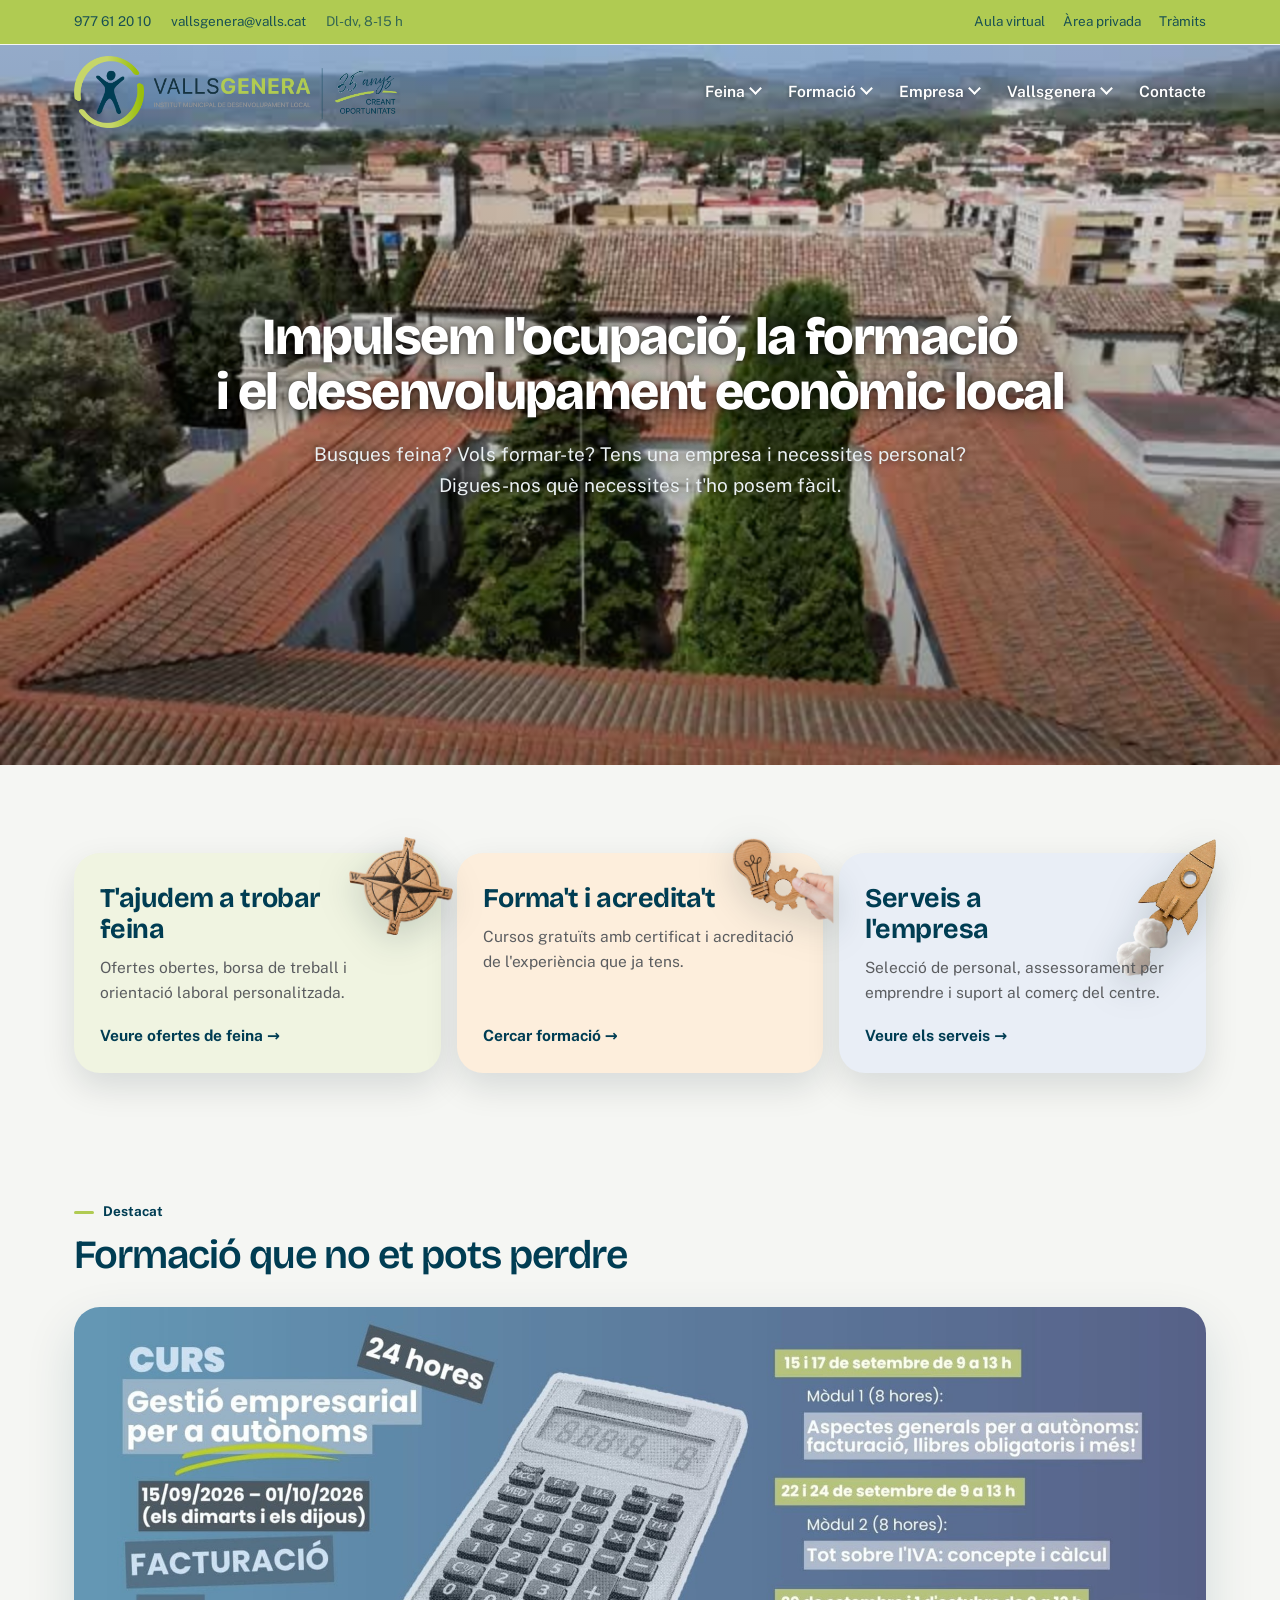
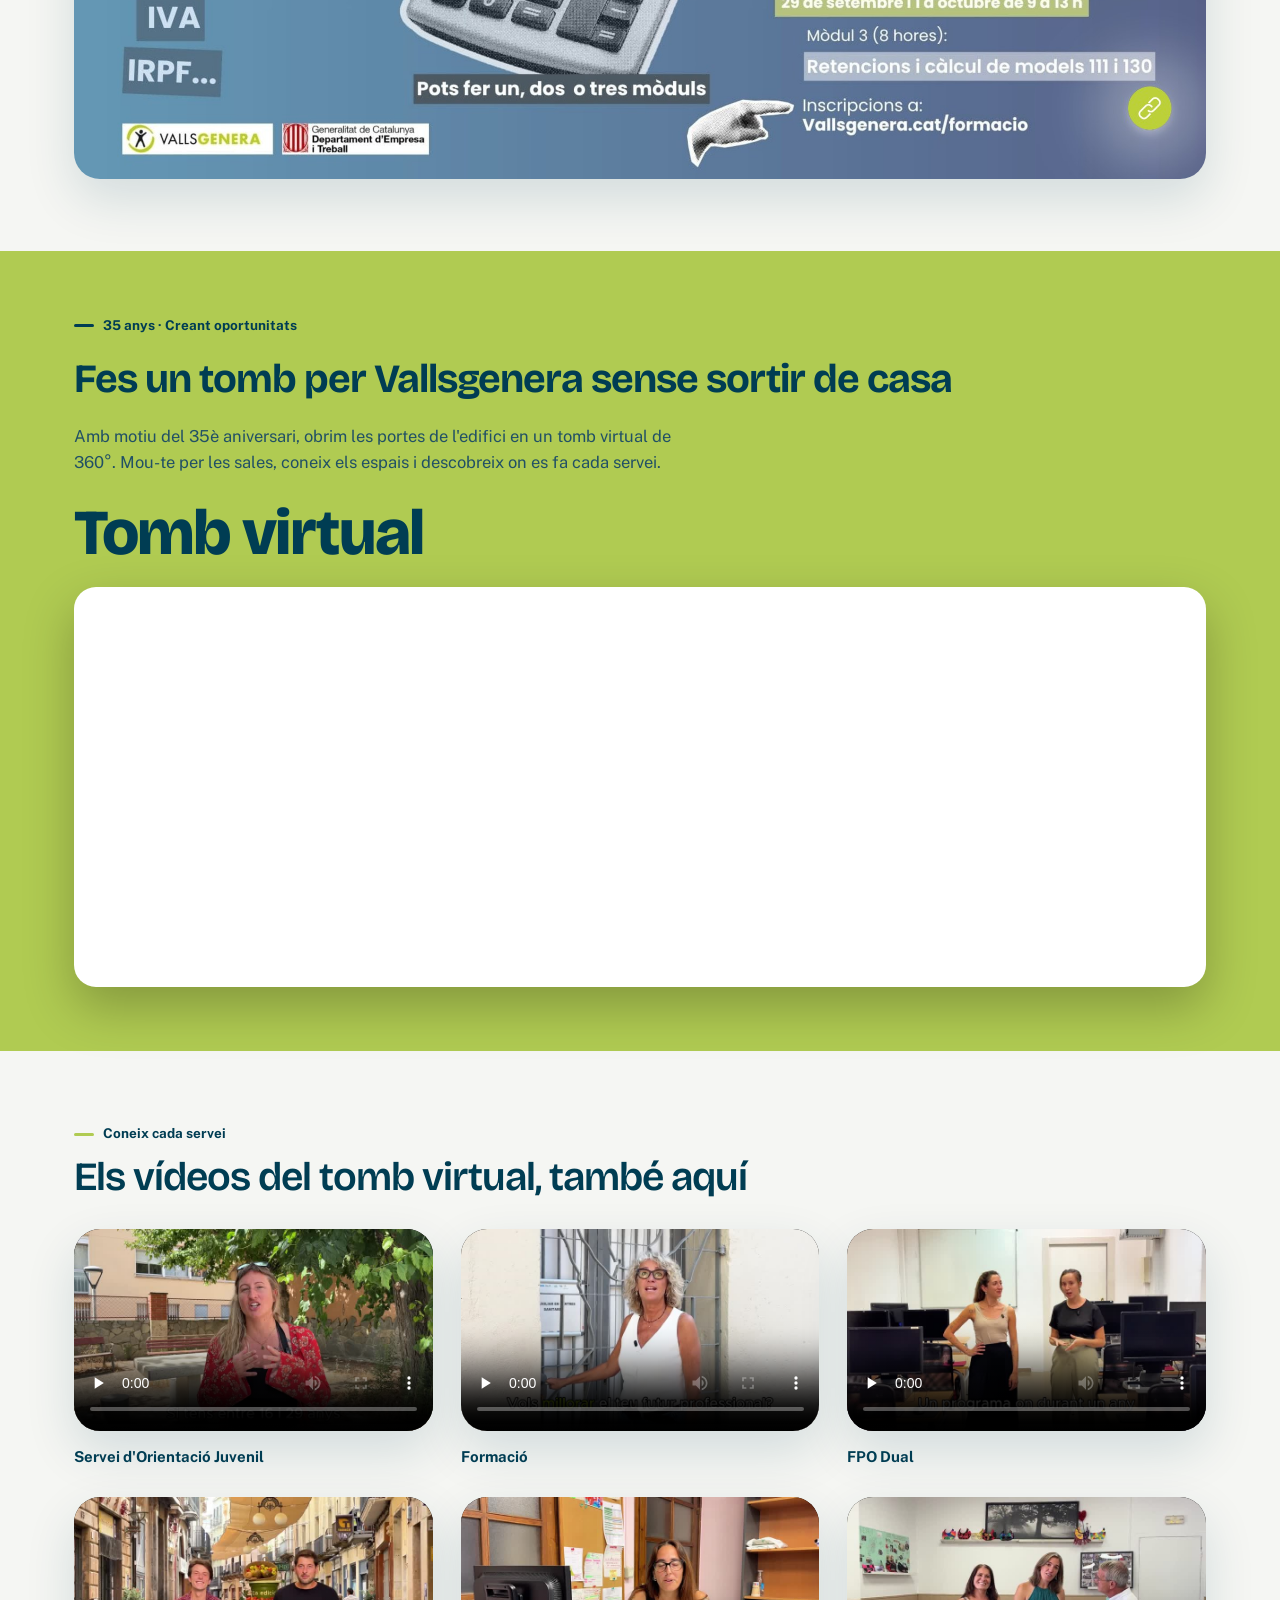
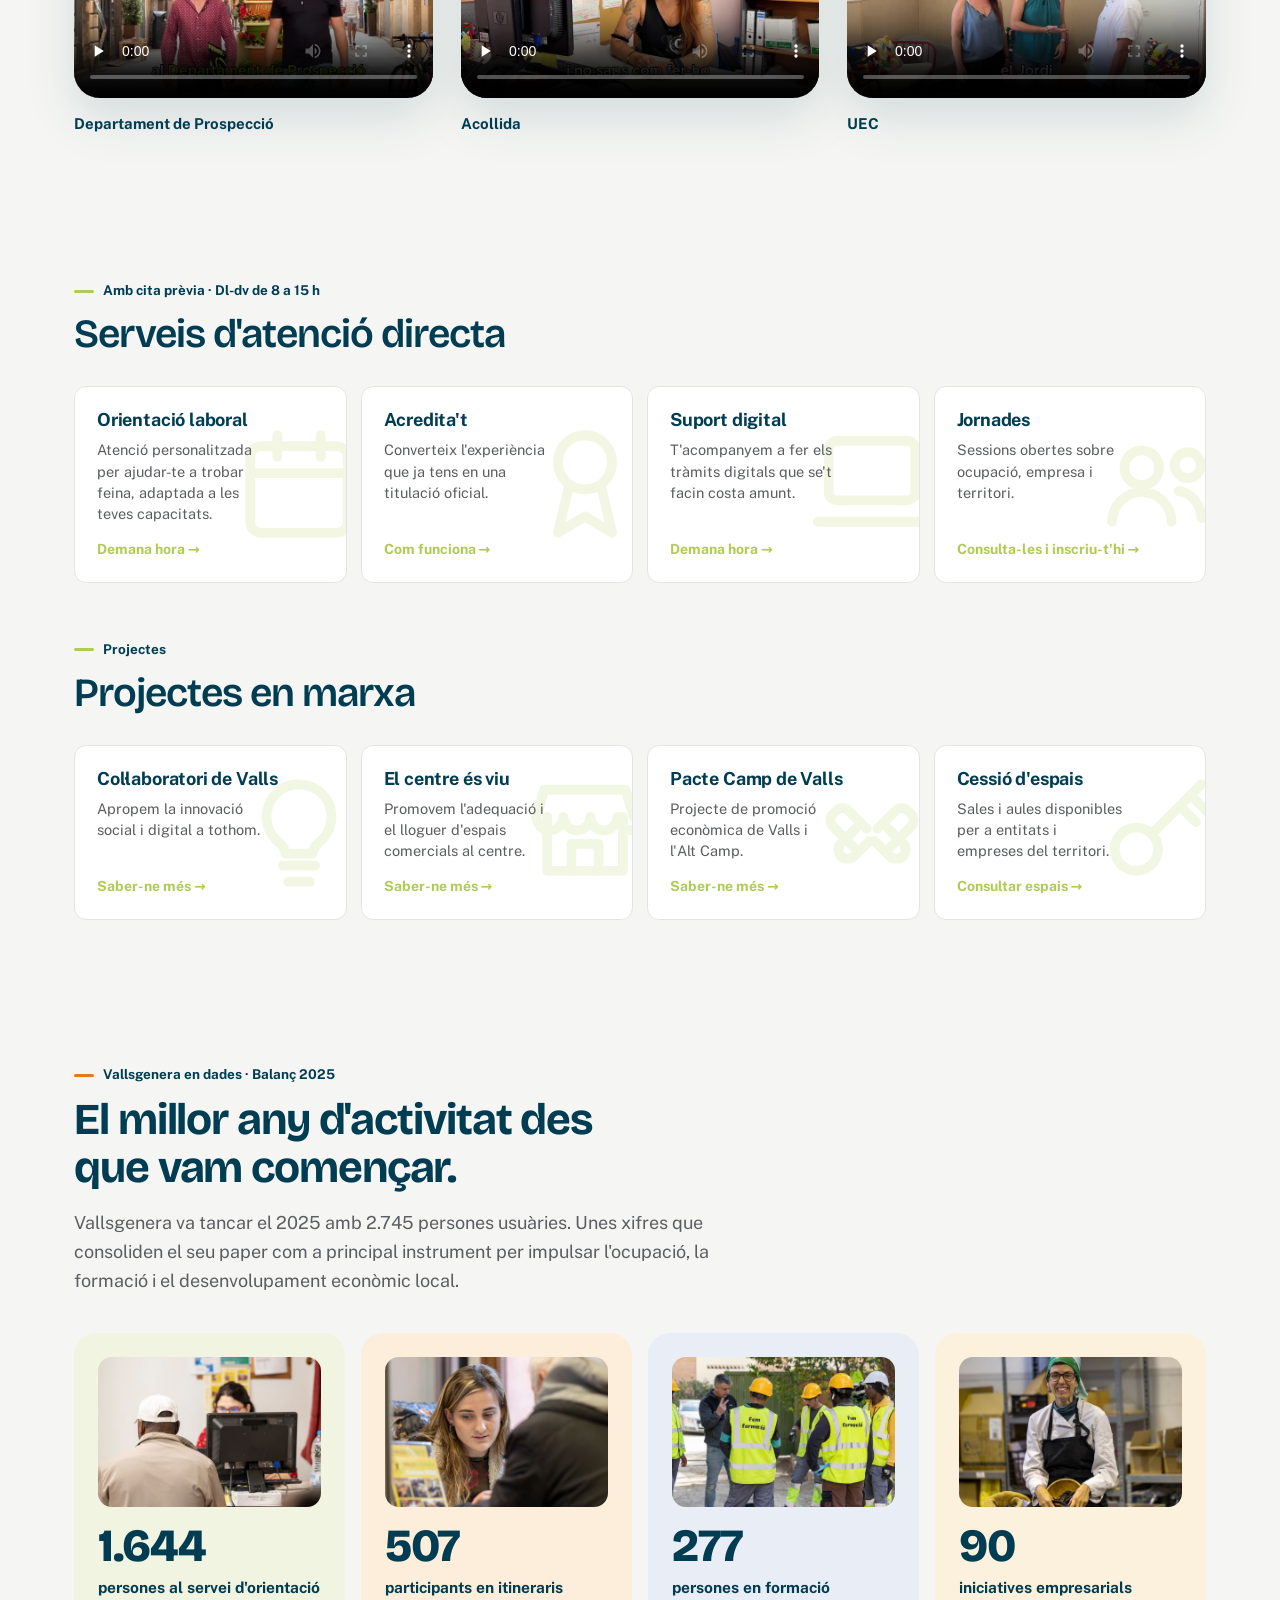
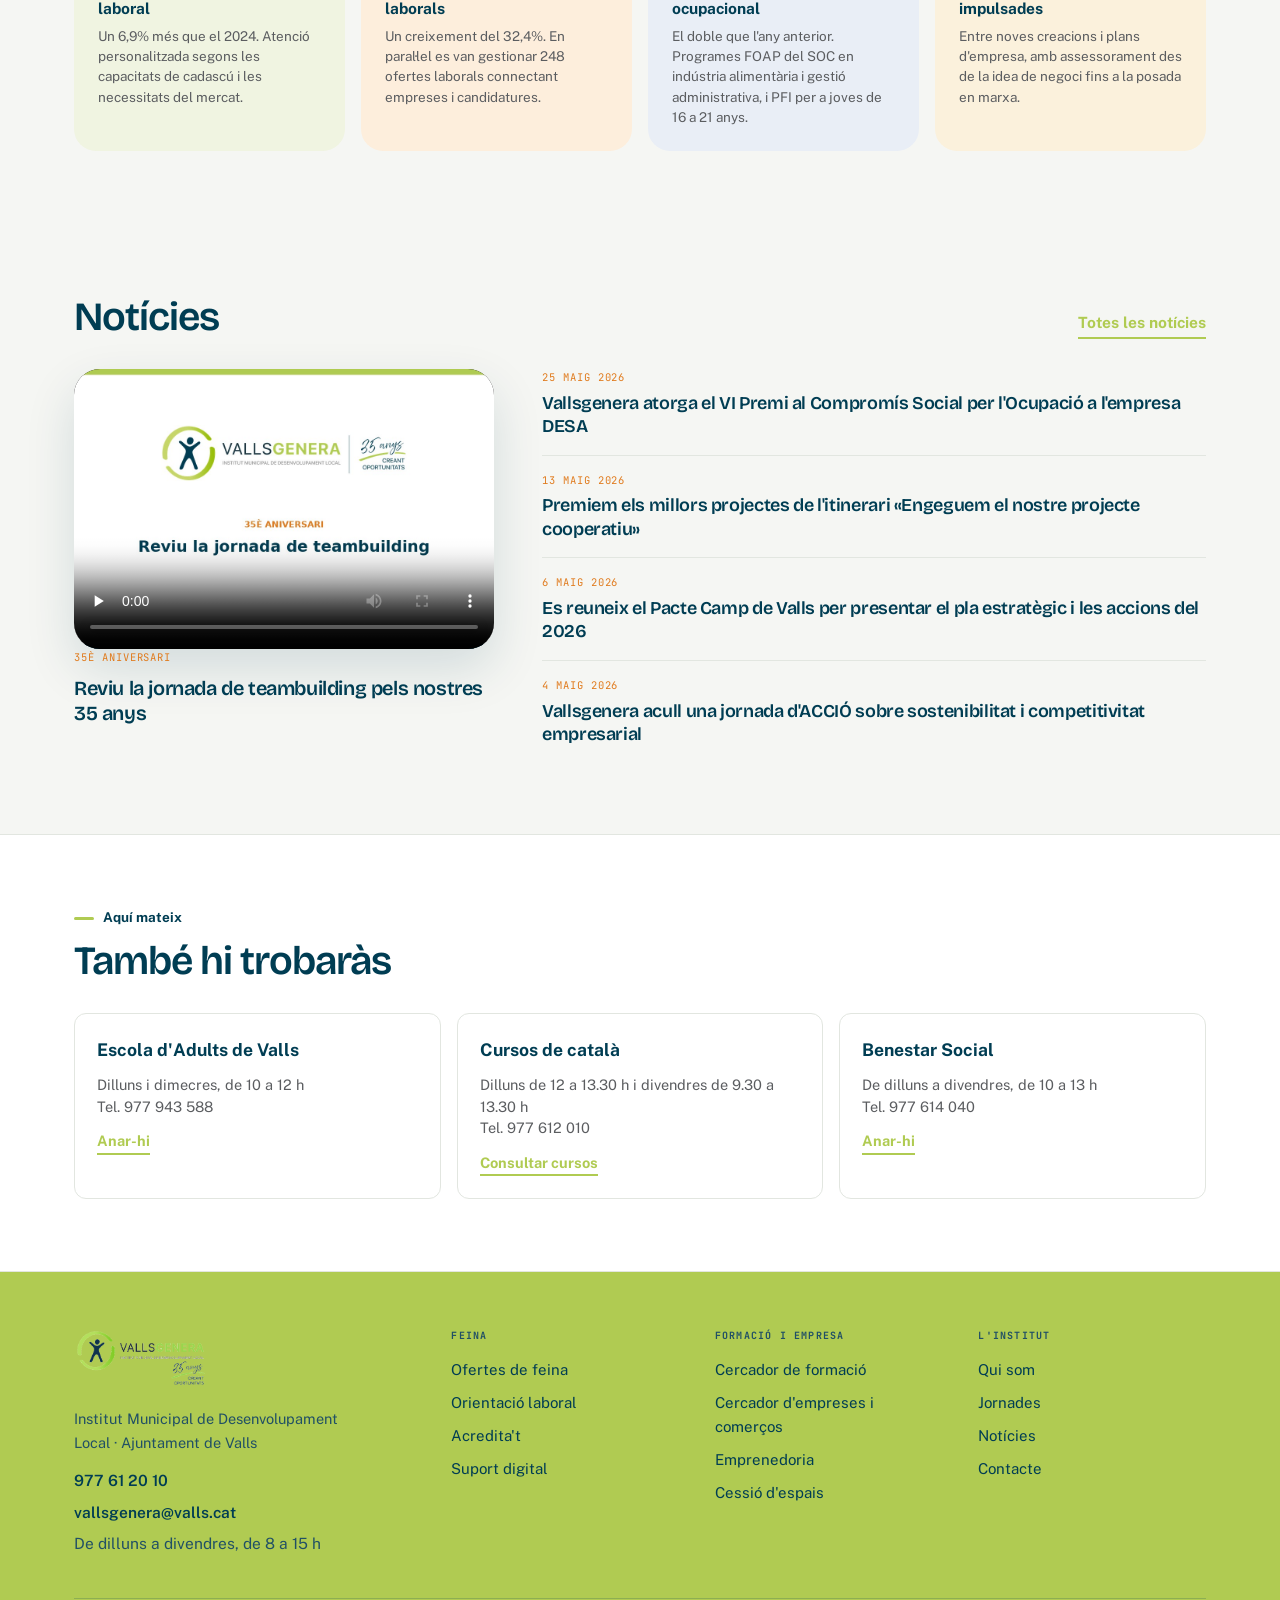
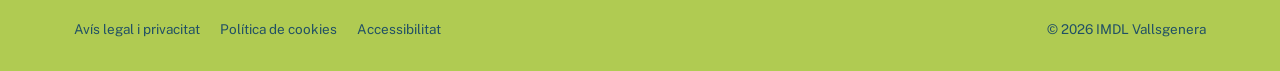
==== commit 5900a0a4: "Afegeix una graella amb els vídeos del tomb virtual, més accessibles Sis vídeos de serveis (Orientac" ====
--- a/index.html
+++ b/index.html
@@ -141,6 +141,10 @@
 .destacat-peu{margin-top:14px;font-size:15px;color:var(--gris-text)}
 .destacat-peu strong{color:var(--tinta);font-weight:700}
 
+.tour-videos-graella{display:grid;grid-template-columns:repeat(3,1fr);gap:28px}
+@media (max-width:1000px){.tour-videos-graella{grid-template-columns:repeat(2,1fr)}}
+@media (max-width:600px){.tour-videos-graella{grid-template-columns:1fr}}
+
 /* Icones animades a les portes del principi */
 .porta-icona,.porta-icona-capes{position:absolute;top:-16px;right:-12px;width:104px;z-index:1;filter:drop-shadow(0 10px 18px rgba(0,25,35,.18));pointer-events:none}
 .porta-icona{display:block;height:auto}
@@ -429,6 +433,67 @@
     </div>
   </div>
 </section>
+
+<section class="tour-videos">
+  <div class="wrap">
+    <div class="capcalera-seccio reveal">
+      <div>
+        <div class="eyebrow">Coneix cada servei</div>
+        <h2>Els vídeos del tomb virtual, també aquí</h2>
+      </div>
+    </div>
+    <div class="tour-videos-graella">
+      <div class="reveal">
+        <div class="destacat-targeta">
+          <video controls preload="none" poster="tour-orientacio-juvenil-poster.jpg">
+            <source src="tour-orientacio-juvenil.mp4" type="video/mp4">
+          </video>
+        </div>
+        <p class="destacat-peu"><strong>Servei d'Orientació Juvenil</strong></p>
+      </div>
+      <div class="reveal" style="transition-delay:.05s">
+        <div class="destacat-targeta">
+          <video controls preload="none" poster="tour-formacio-poster.jpg">
+            <source src="tour-formacio.mp4" type="video/mp4">
+          </video>
+        </div>
+        <p class="destacat-peu"><strong>Formació</strong></p>
+      </div>
+      <div class="reveal" style="transition-delay:.1s">
+        <div class="destacat-targeta">
+          <video controls preload="none" poster="tour-fpo-dual-poster.jpg">
+            <source src="tour-fpo-dual.mp4" type="video/mp4">
+          </video>
+        </div>
+        <p class="destacat-peu"><strong>FPO Dual</strong></p>
+      </div>
+      <div class="reveal" style="transition-delay:.15s">
+        <div class="destacat-targeta">
+          <video controls preload="none" poster="tour-prospeccio-poster.jpg">
+            <source src="tour-prospeccio.mp4" type="video/mp4">
+          </video>
+        </div>
+        <p class="destacat-peu"><strong>Departament de Prospecció</strong></p>
+      </div>
+      <div class="reveal" style="transition-delay:.2s">
+        <div class="destacat-targeta">
+          <video controls preload="none" poster="tour-acollida-poster.jpg">
+            <source src="tour-acollida.mp4" type="video/mp4">
+          </video>
+        </div>
+        <p class="destacat-peu"><strong>Acollida</strong></p>
+      </div>
+      <div class="reveal" style="transition-delay:.25s">
+        <div class="destacat-targeta">
+          <video controls preload="none" poster="tour-uec-poster.jpg">
+            <source src="tour-uec.mp4" type="video/mp4">
+          </video>
+        </div>
+        <p class="destacat-peu"><strong>UEC</strong></p>
+      </div>
+    </div>
+  </div>
+</section>
 <script>
   var pano_iframe_name = "tour-embeded";
   (function(){
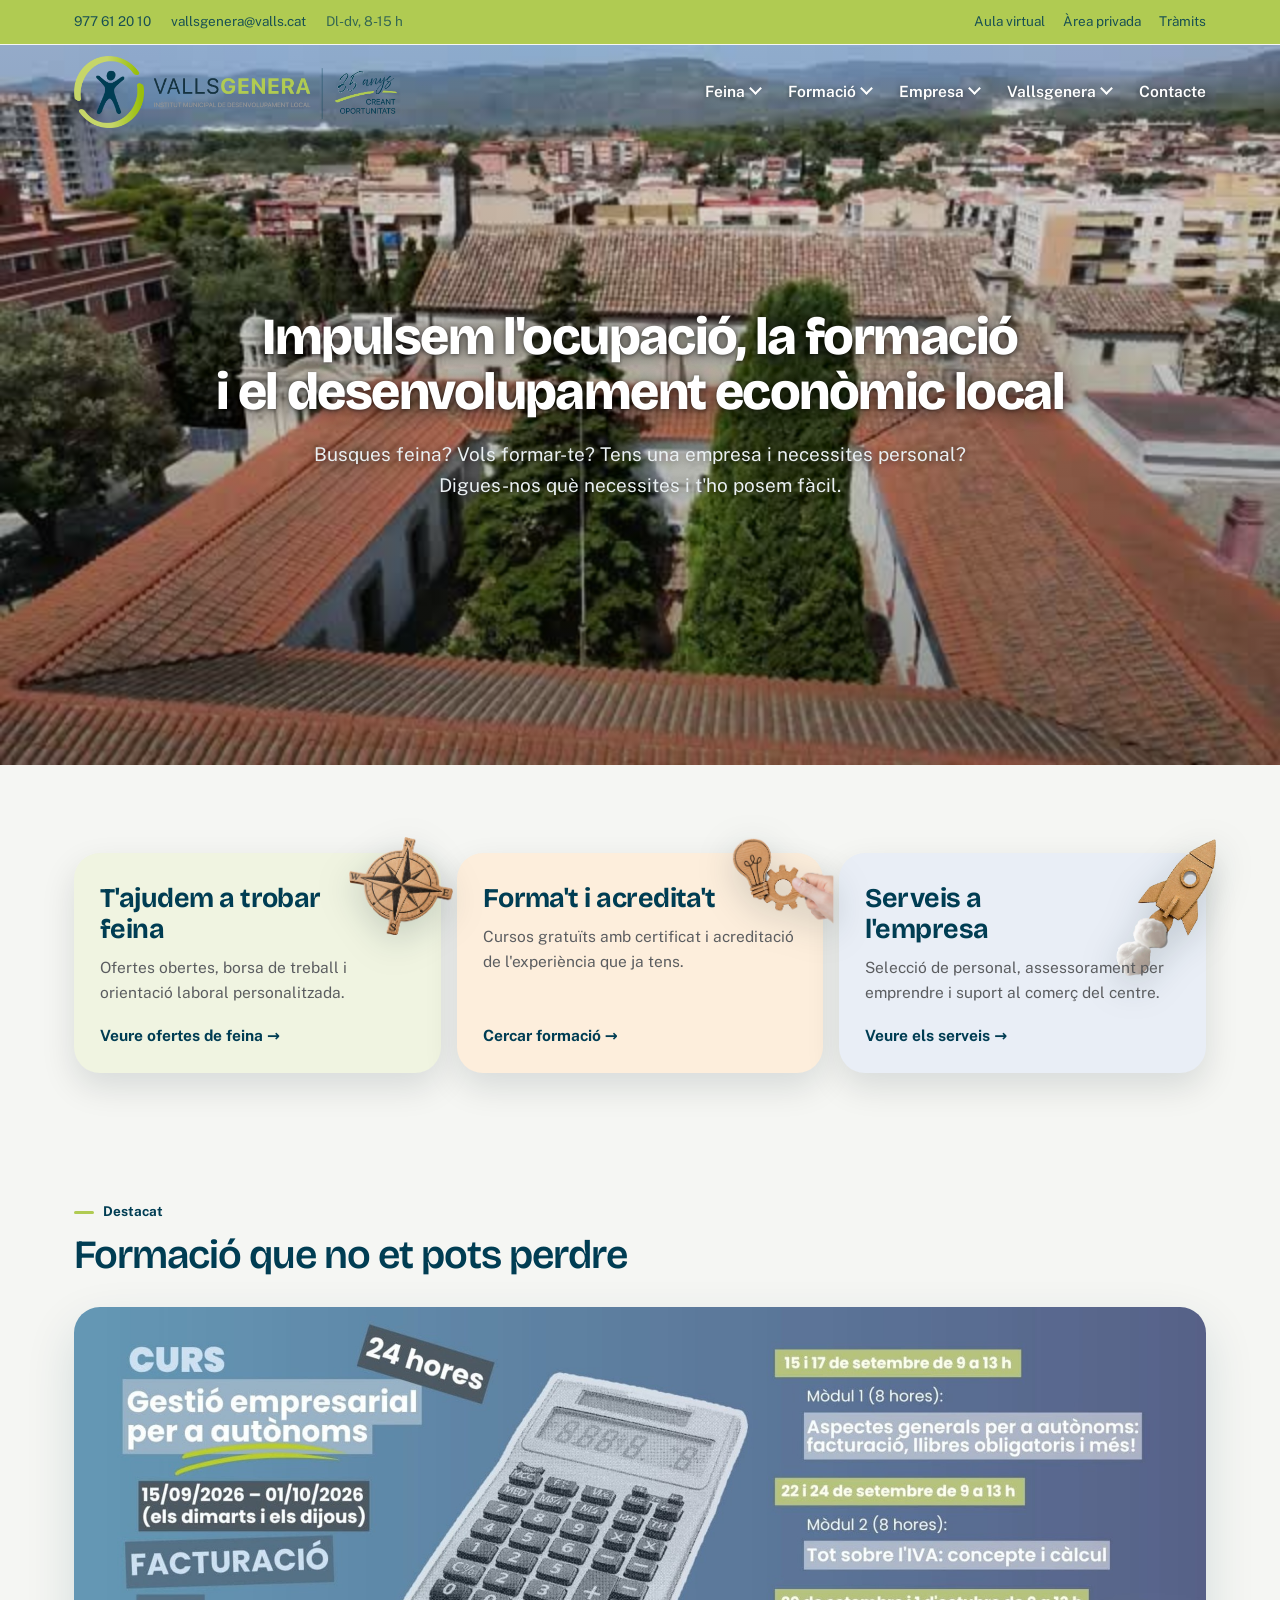
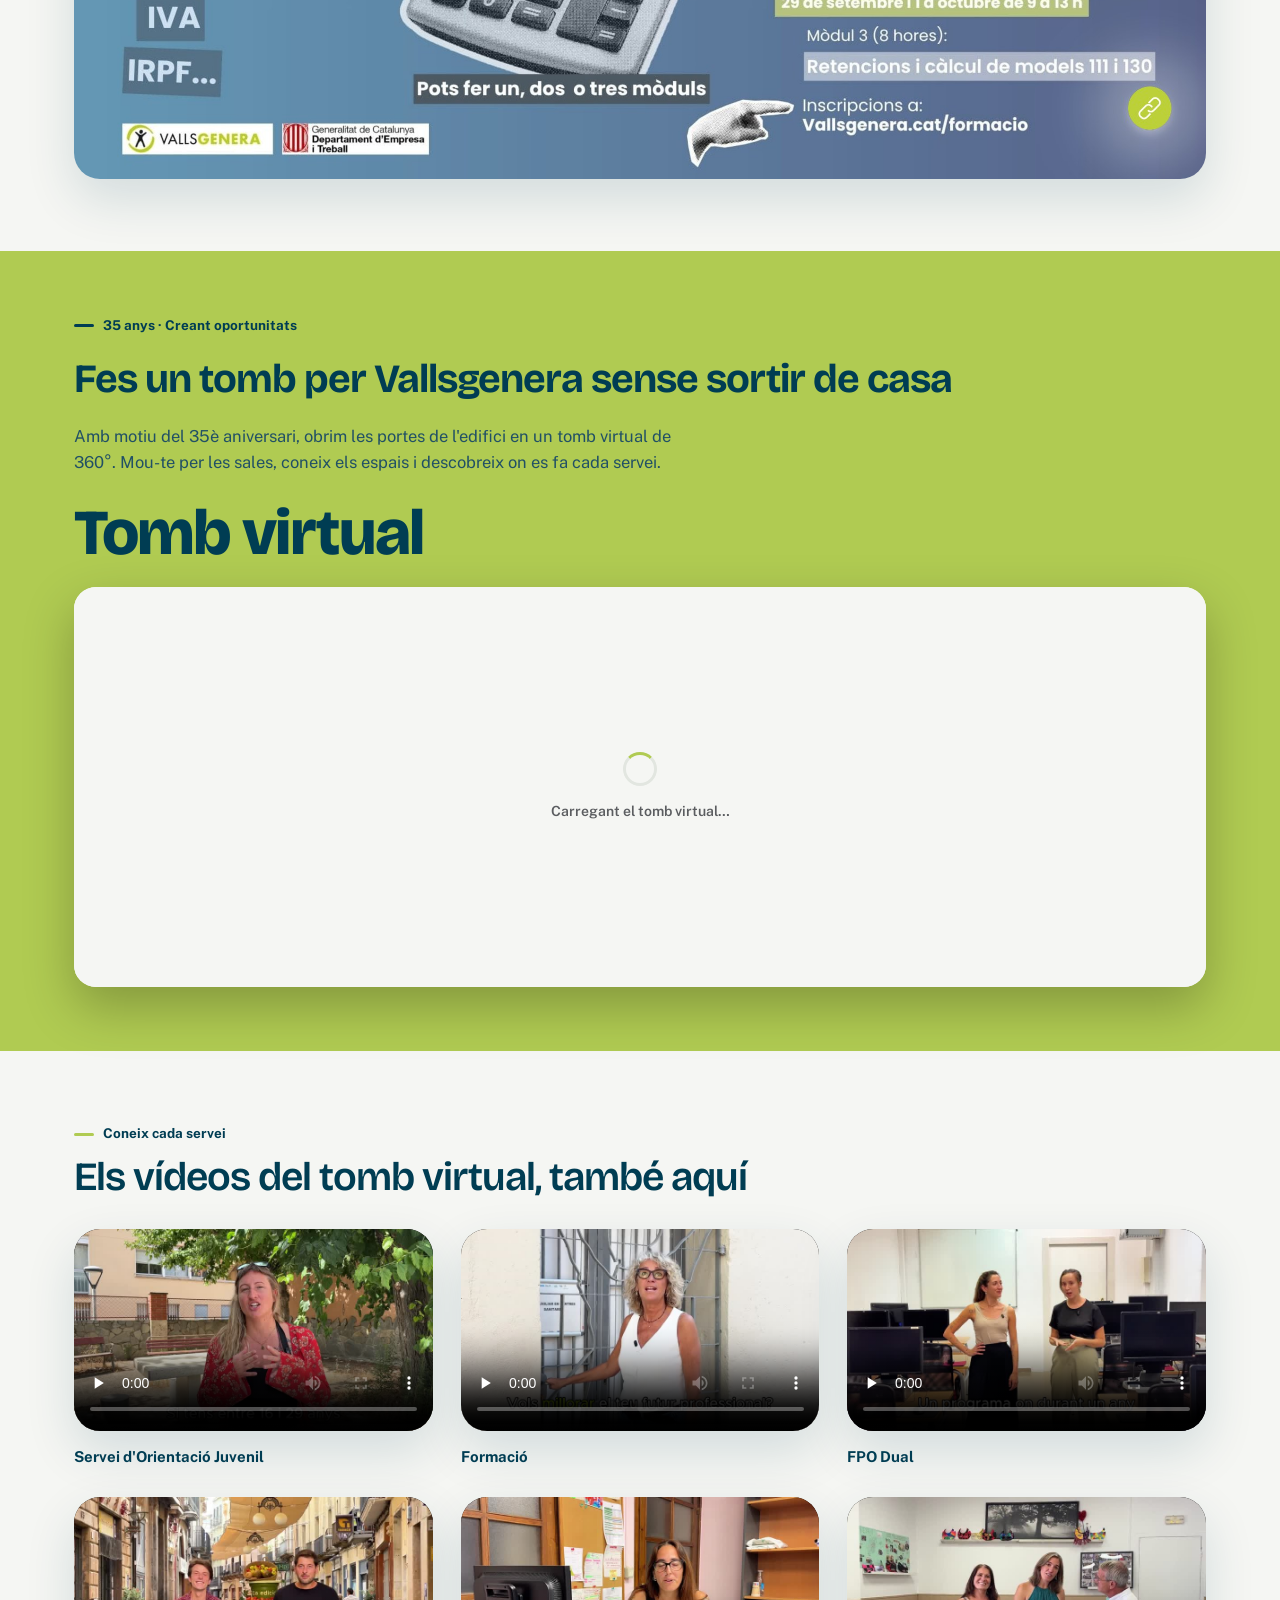
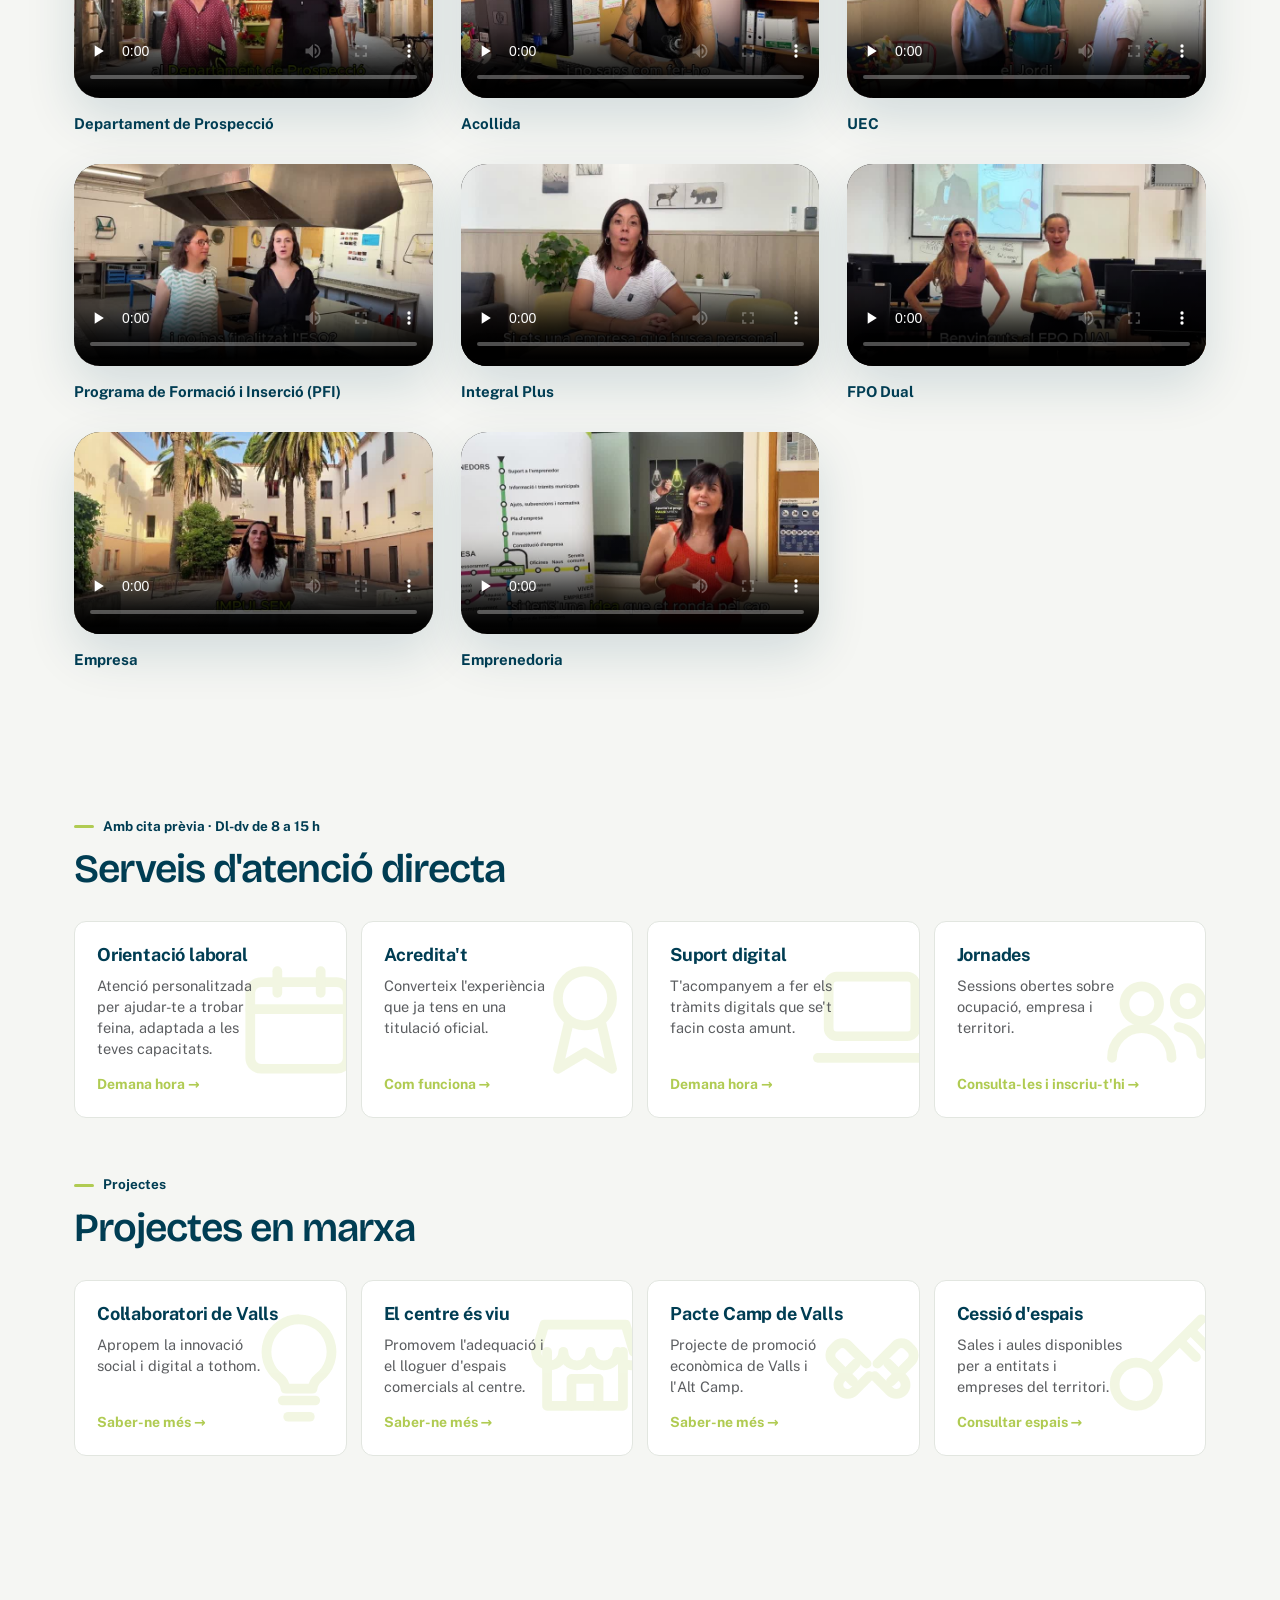
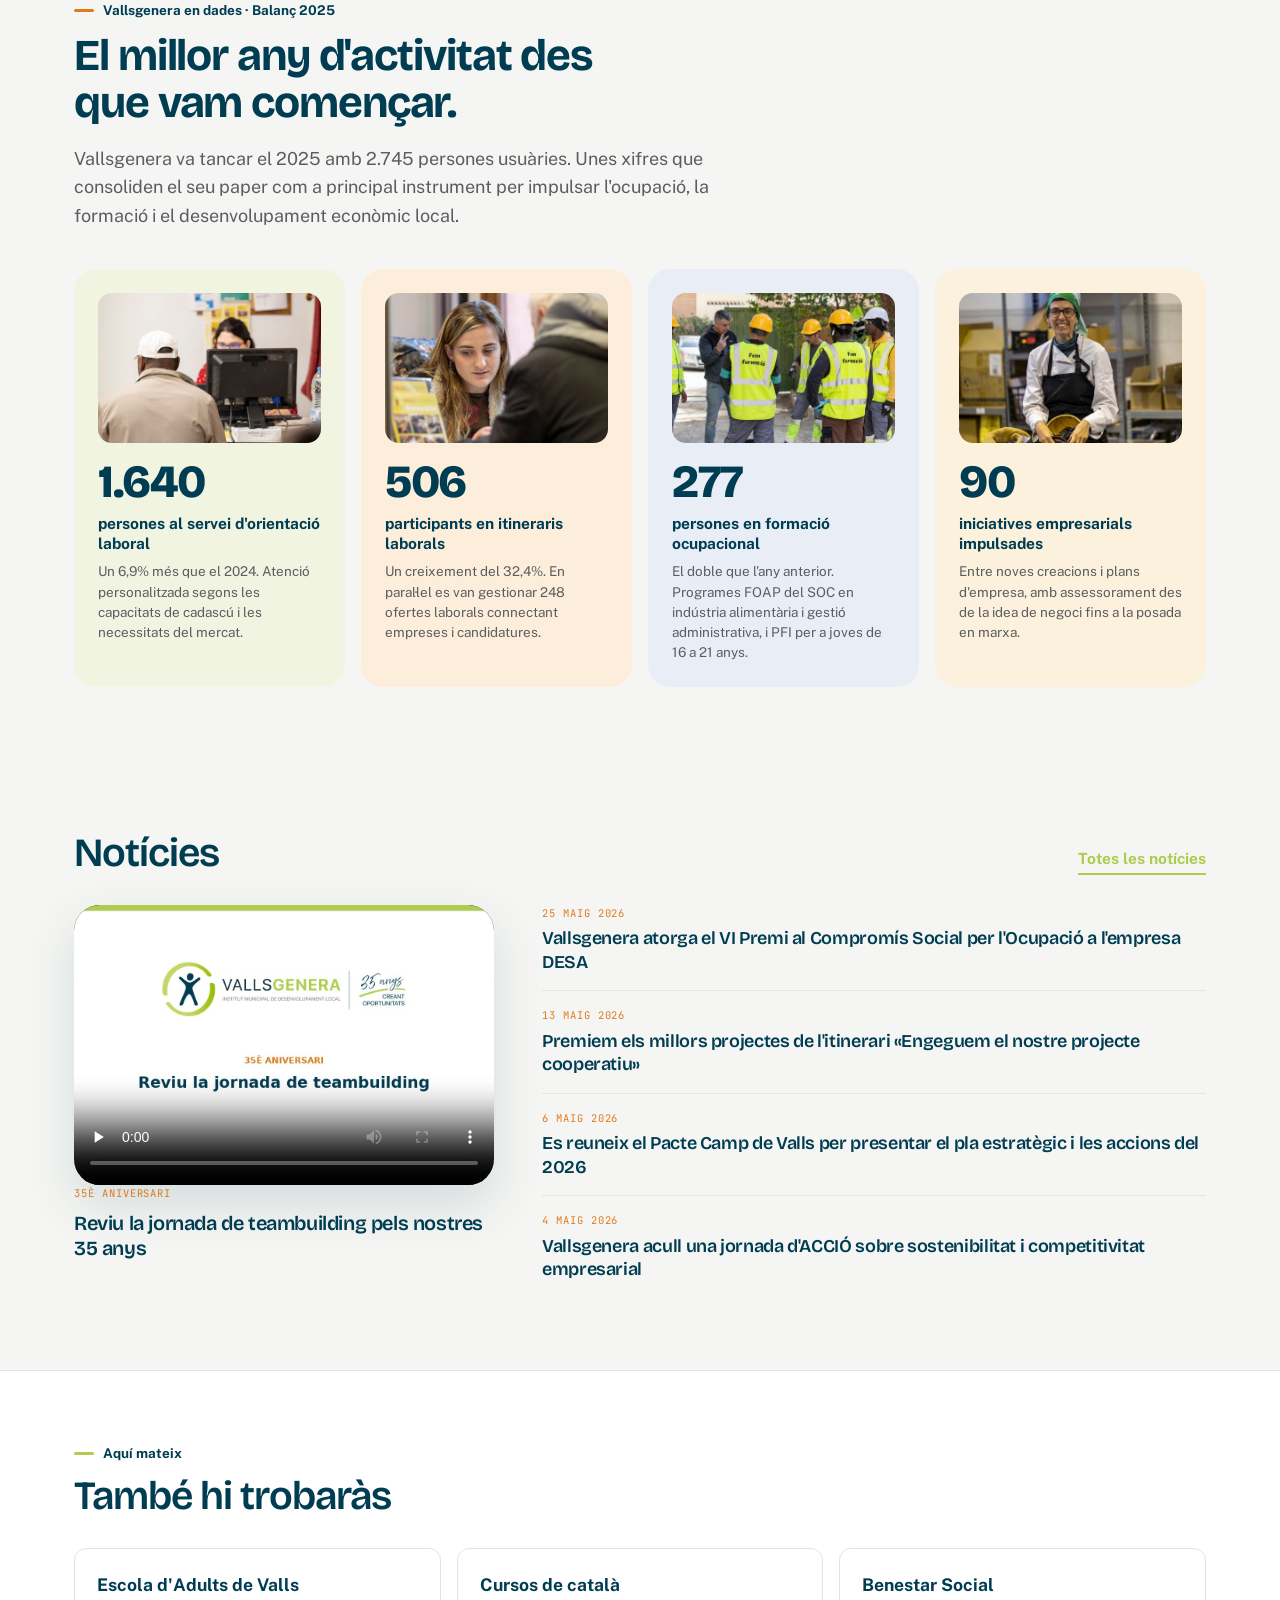
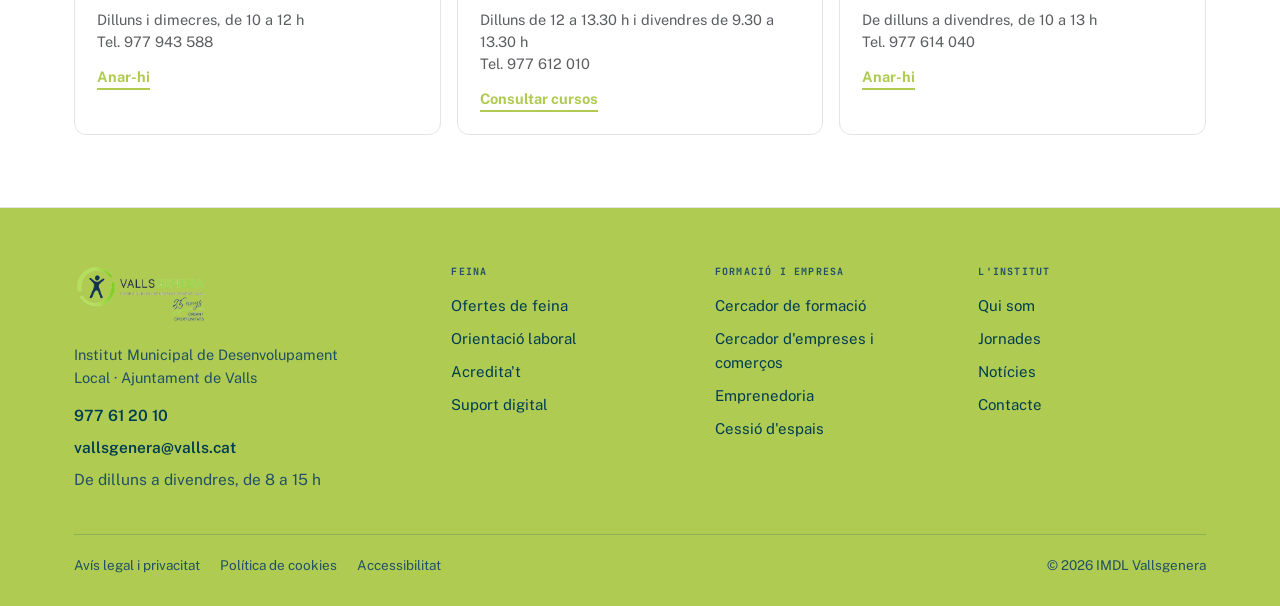
==== commit 13567f50: "Afegeix 5 vídeos més a la graella del tomb virtual PFI, Integral Plus, un segon vídeo de FPO Dual, E" ====
--- a/index.html
+++ b/index.html
@@ -491,6 +491,46 @@
         </div>
         <p class="destacat-peu"><strong>UEC</strong></p>
       </div>
+      <div class="reveal" style="transition-delay:.3s">
+        <div class="destacat-targeta">
+          <video controls preload="none" poster="tour-pfi-poster.jpg">
+            <source src="tour-pfi.mp4" type="video/mp4">
+          </video>
+        </div>
+        <p class="destacat-peu"><strong>Programa de Formació i Inserció (PFI)</strong></p>
+      </div>
+      <div class="reveal" style="transition-delay:.35s">
+        <div class="destacat-targeta">
+          <video controls preload="none" poster="tour-integral-plus-poster.jpg">
+            <source src="tour-integral-plus.mp4" type="video/mp4">
+          </video>
+        </div>
+        <p class="destacat-peu"><strong>Integral Plus</strong></p>
+      </div>
+      <div class="reveal" style="transition-delay:.4s">
+        <div class="destacat-targeta">
+          <video controls preload="none" poster="tour-fpo-dual-2-poster.jpg">
+            <source src="tour-fpo-dual-2.mp4" type="video/mp4">
+          </video>
+        </div>
+        <p class="destacat-peu"><strong>FPO Dual</strong></p>
+      </div>
+      <div class="reveal" style="transition-delay:.45s">
+        <div class="destacat-targeta">
+          <video controls preload="none" poster="tour-empresa-poster.jpg">
+            <source src="tour-empresa.mp4" type="video/mp4">
+          </video>
+        </div>
+        <p class="destacat-peu"><strong>Empresa</strong></p>
+      </div>
+      <div class="reveal" style="transition-delay:.5s">
+        <div class="destacat-targeta">
+          <video controls preload="none" poster="tour-emprenedoria-poster.jpg">
+            <source src="tour-emprenedoria.mp4" type="video/mp4">
+          </video>
+        </div>
+        <p class="destacat-peu"><strong>Emprenedoria</strong></p>
+      </div>
     </div>
   </div>
 </section>
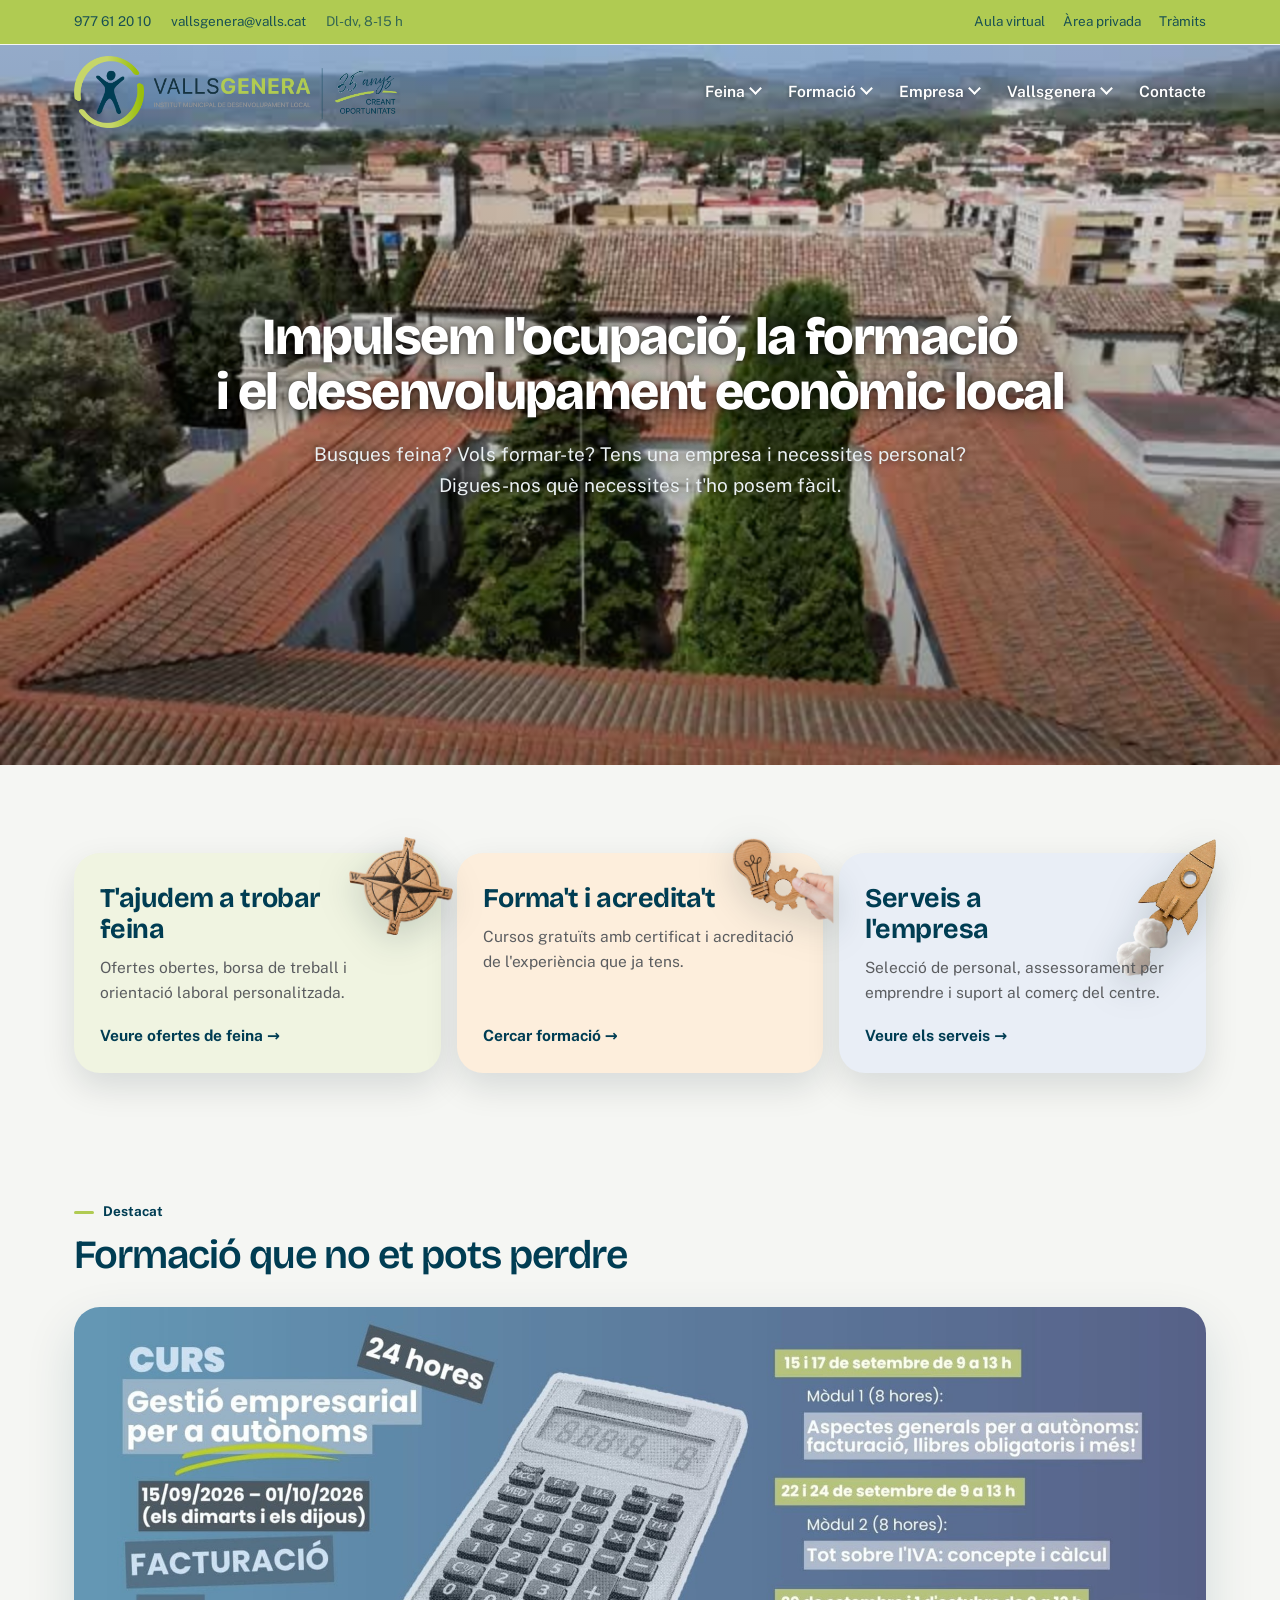
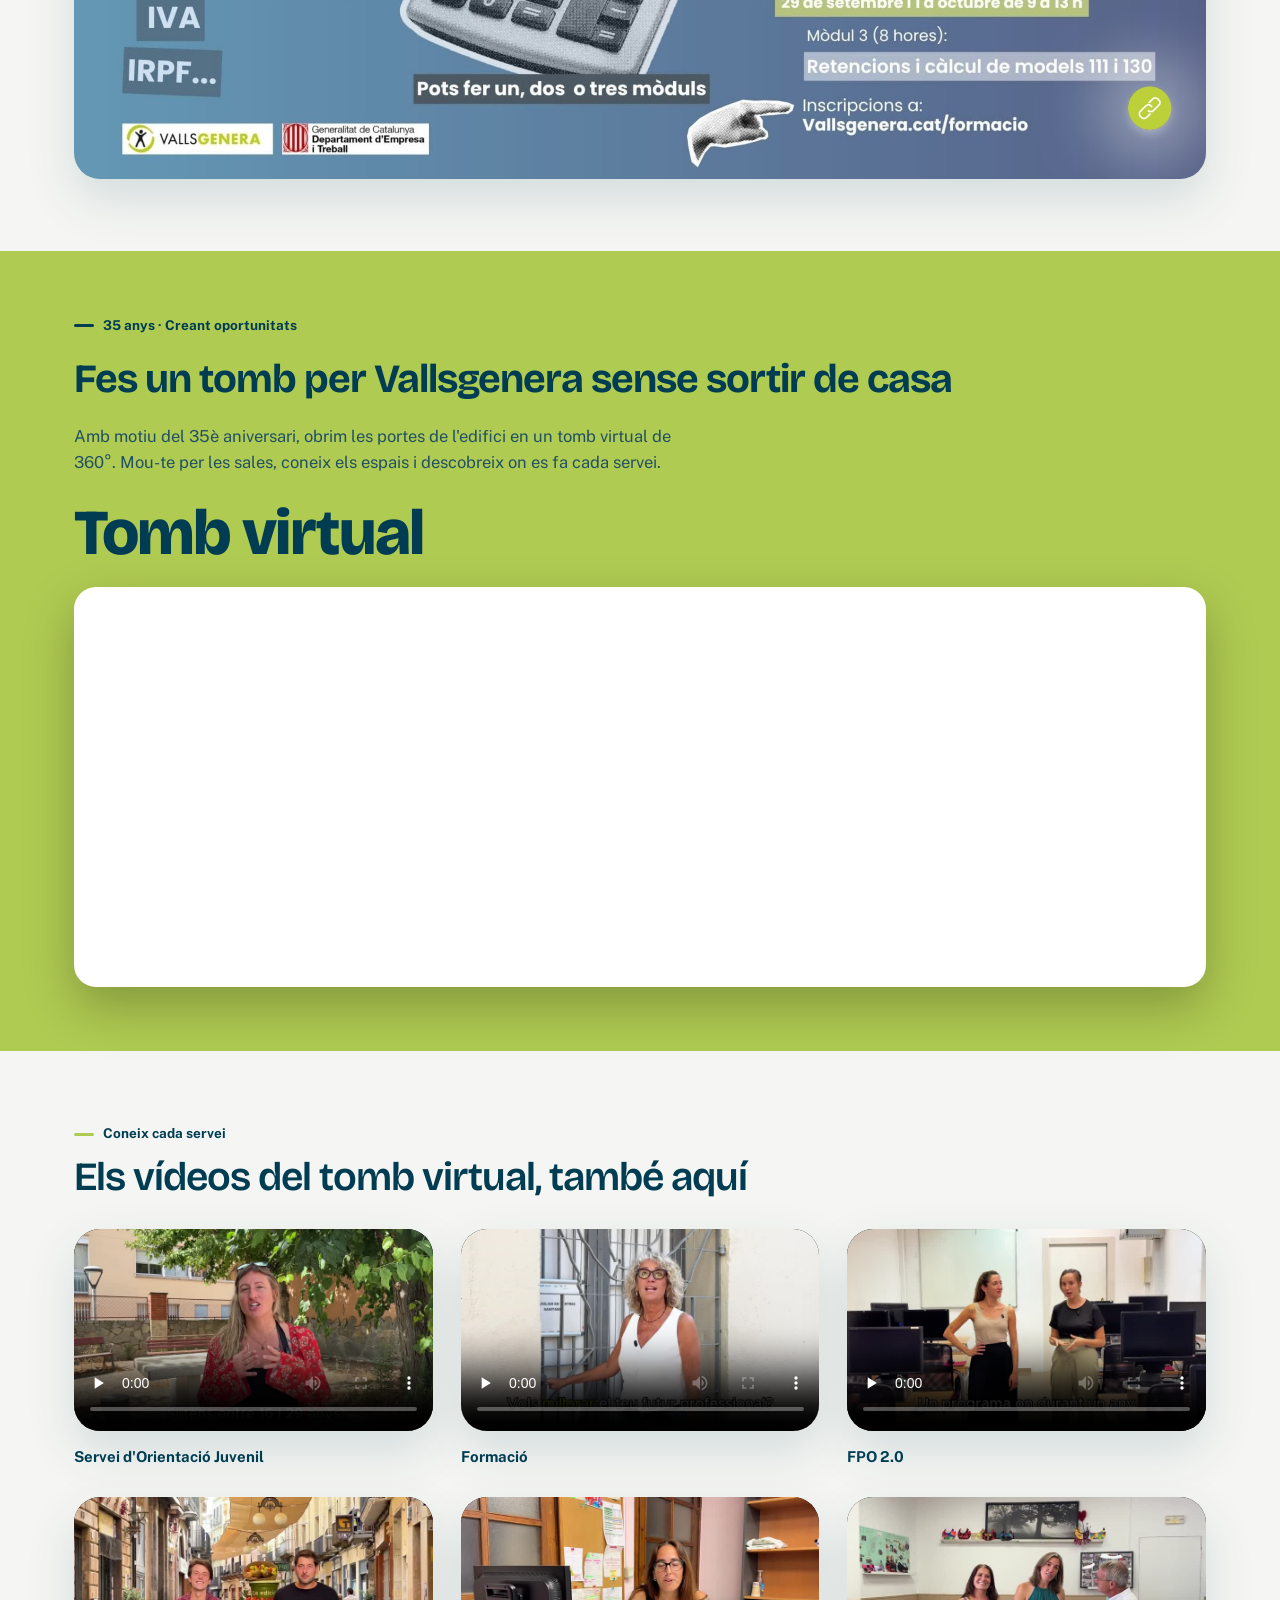
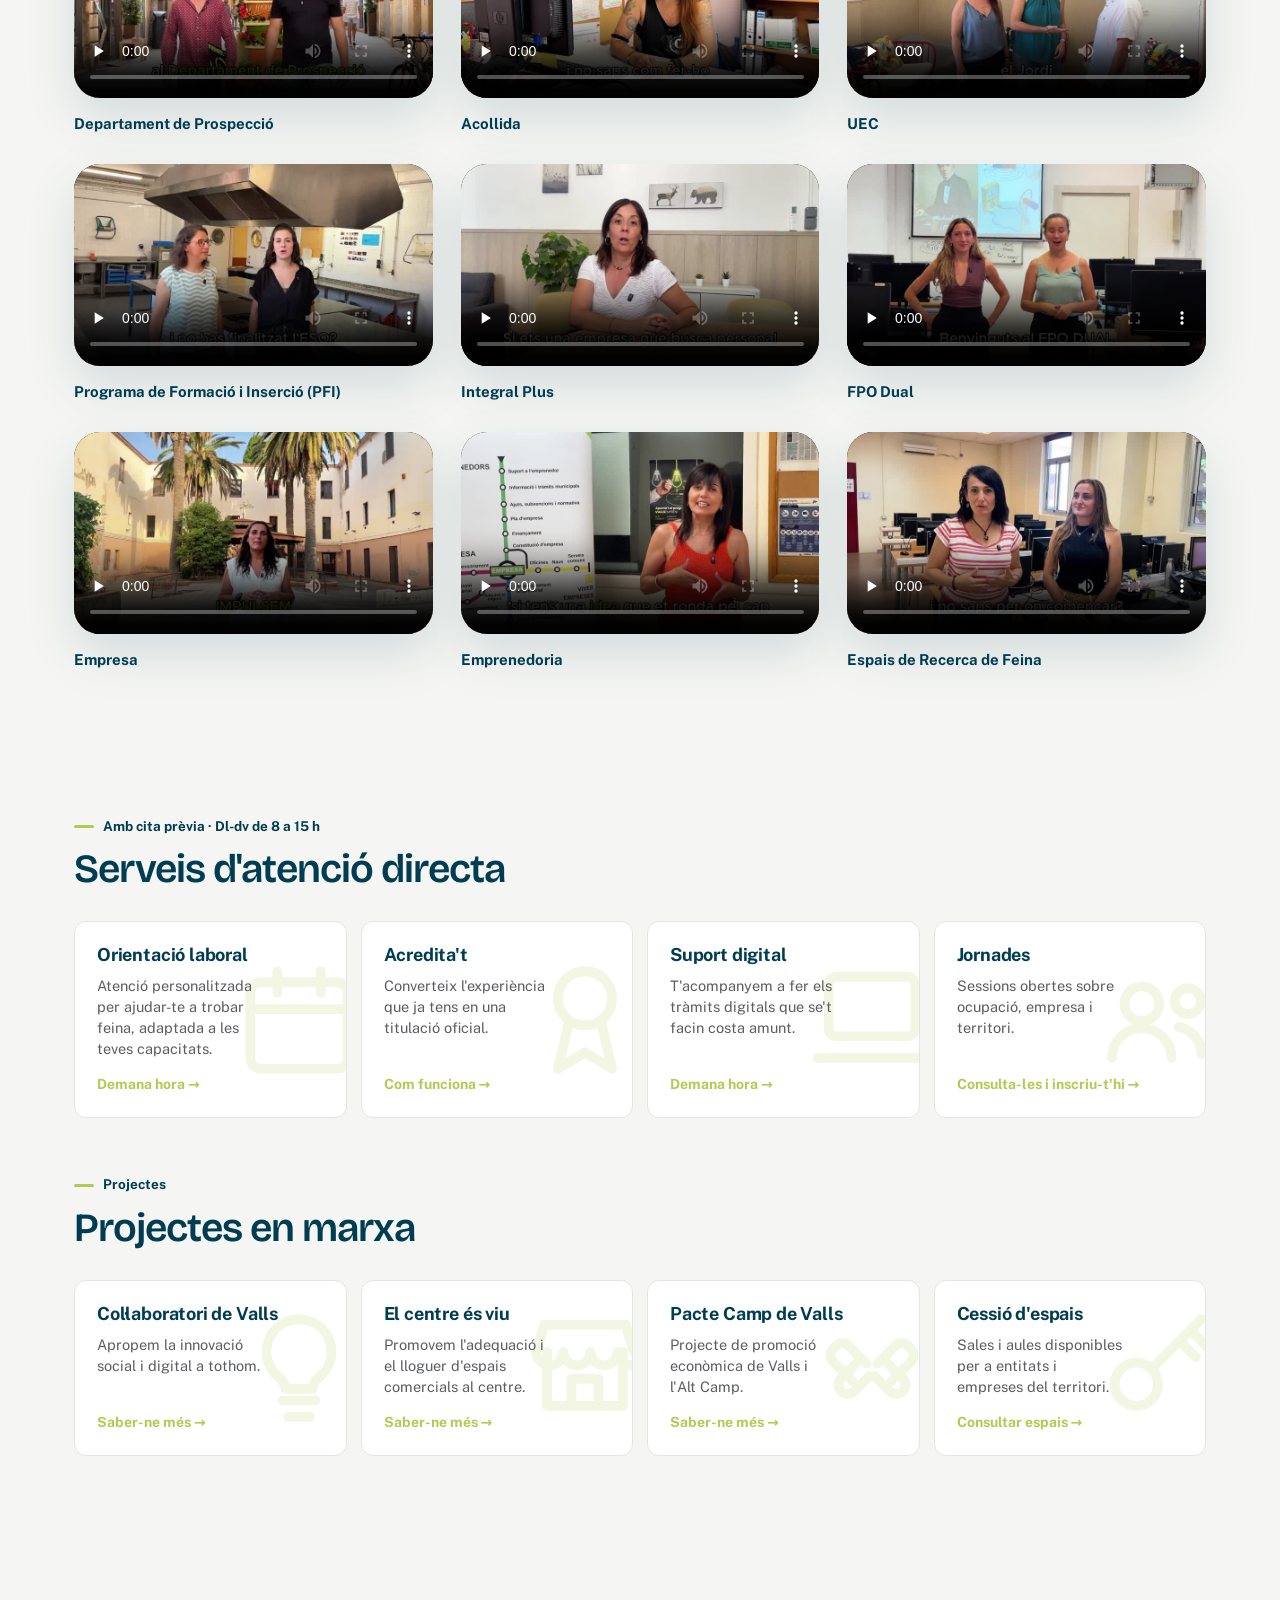
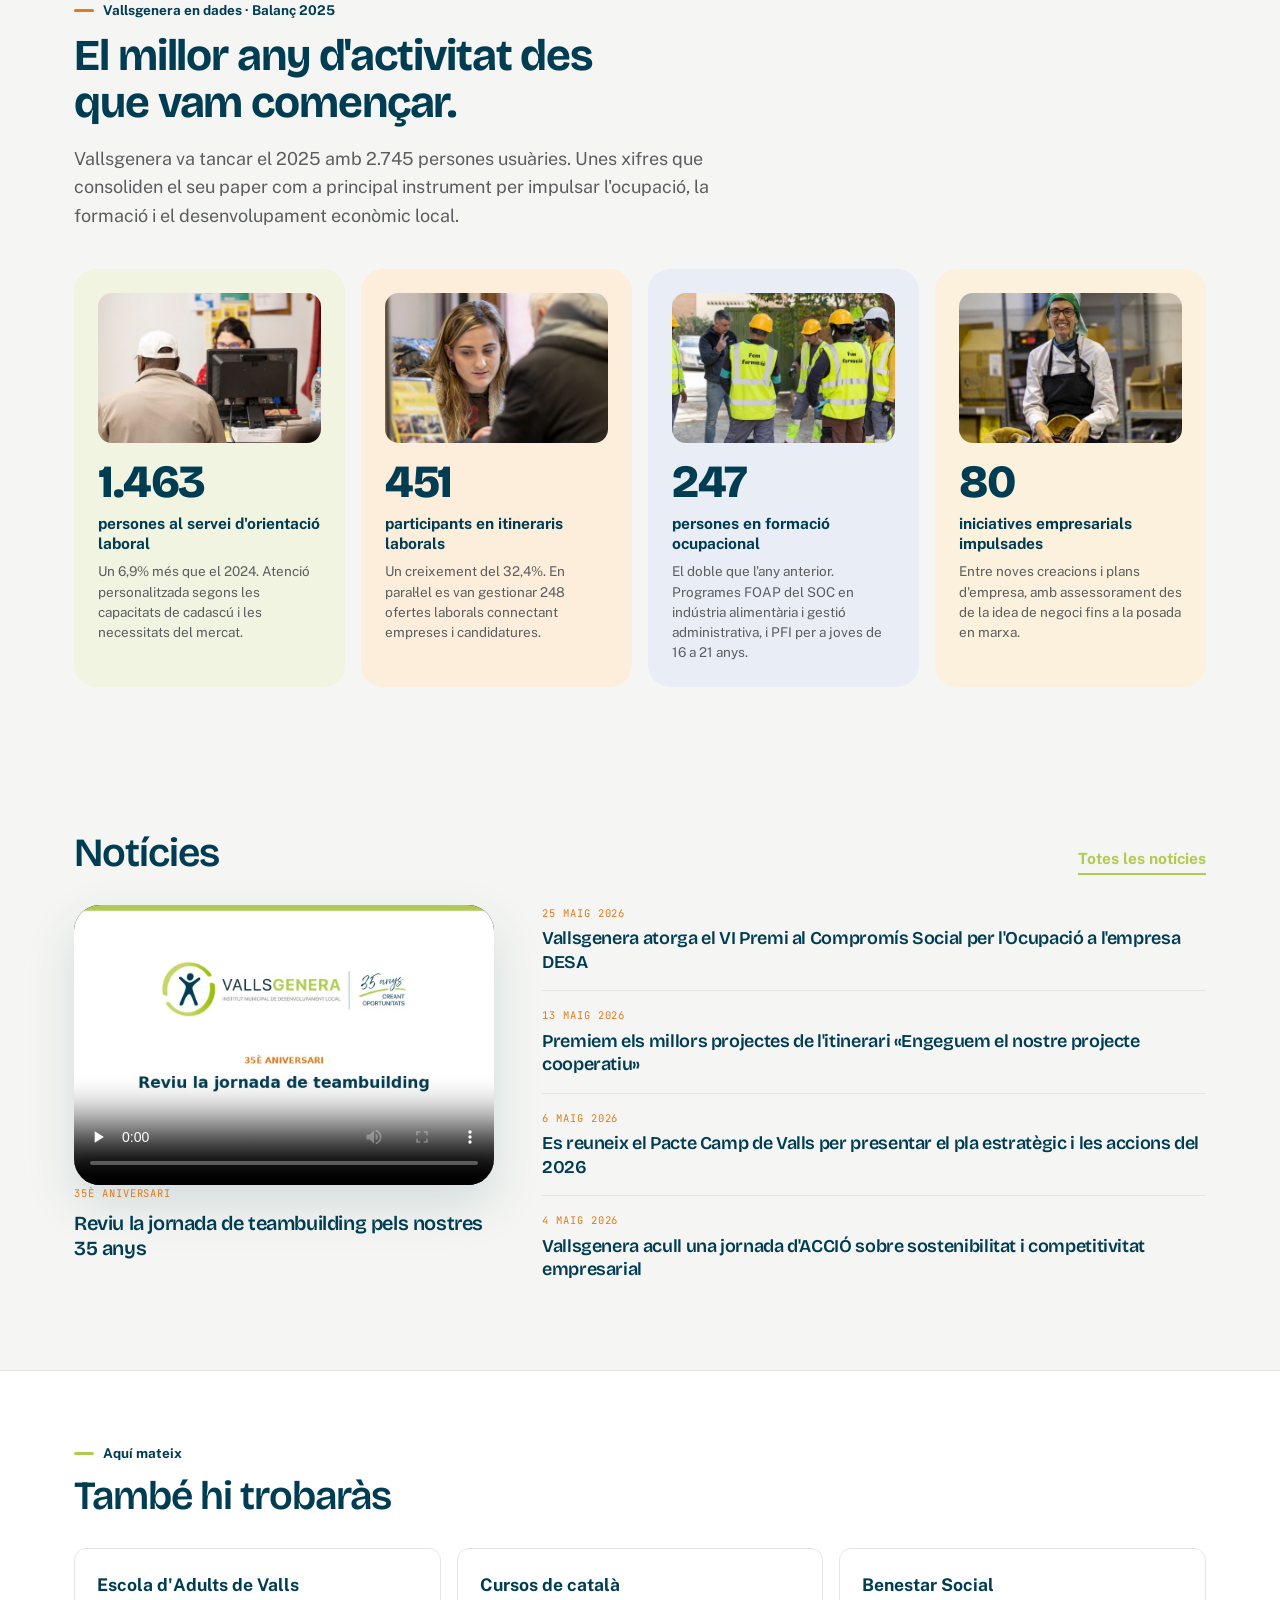
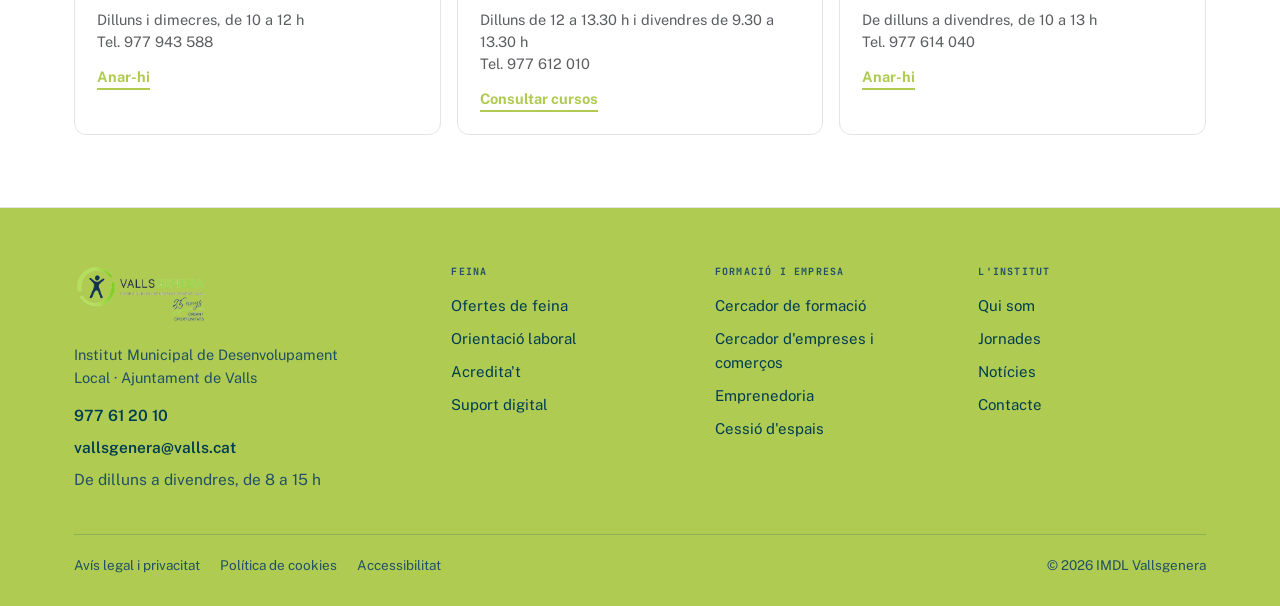
==== commit 3364f026: "Corregeix l'etiqueta FPO 2.0 vs FPO Dual i afegeix el vídeo d'Espais de Recerca de Feina Eren dos pr" ====
--- a/index.html
+++ b/index.html
@@ -465,7 +465,7 @@
             <source src="tour-fpo-dual.mp4" type="video/mp4">
           </video>
         </div>
-        <p class="destacat-peu"><strong>FPO Dual</strong></p>
+        <p class="destacat-peu"><strong>FPO 2.0</strong></p>
       </div>
       <div class="reveal" style="transition-delay:.15s">
         <div class="destacat-targeta">
@@ -530,6 +530,14 @@
           </video>
         </div>
         <p class="destacat-peu"><strong>Emprenedoria</strong></p>
+      </div>
+      <div class="reveal" style="transition-delay:.55s">
+        <div class="destacat-targeta">
+          <video controls preload="none" poster="tour-espais-recerca-feina-poster.jpg">
+            <source src="tour-espais-recerca-feina.mp4" type="video/mp4">
+          </video>
+        </div>
+        <p class="destacat-peu"><strong>Espais de Recerca de Feina</strong></p>
       </div>
     </div>
   </div>
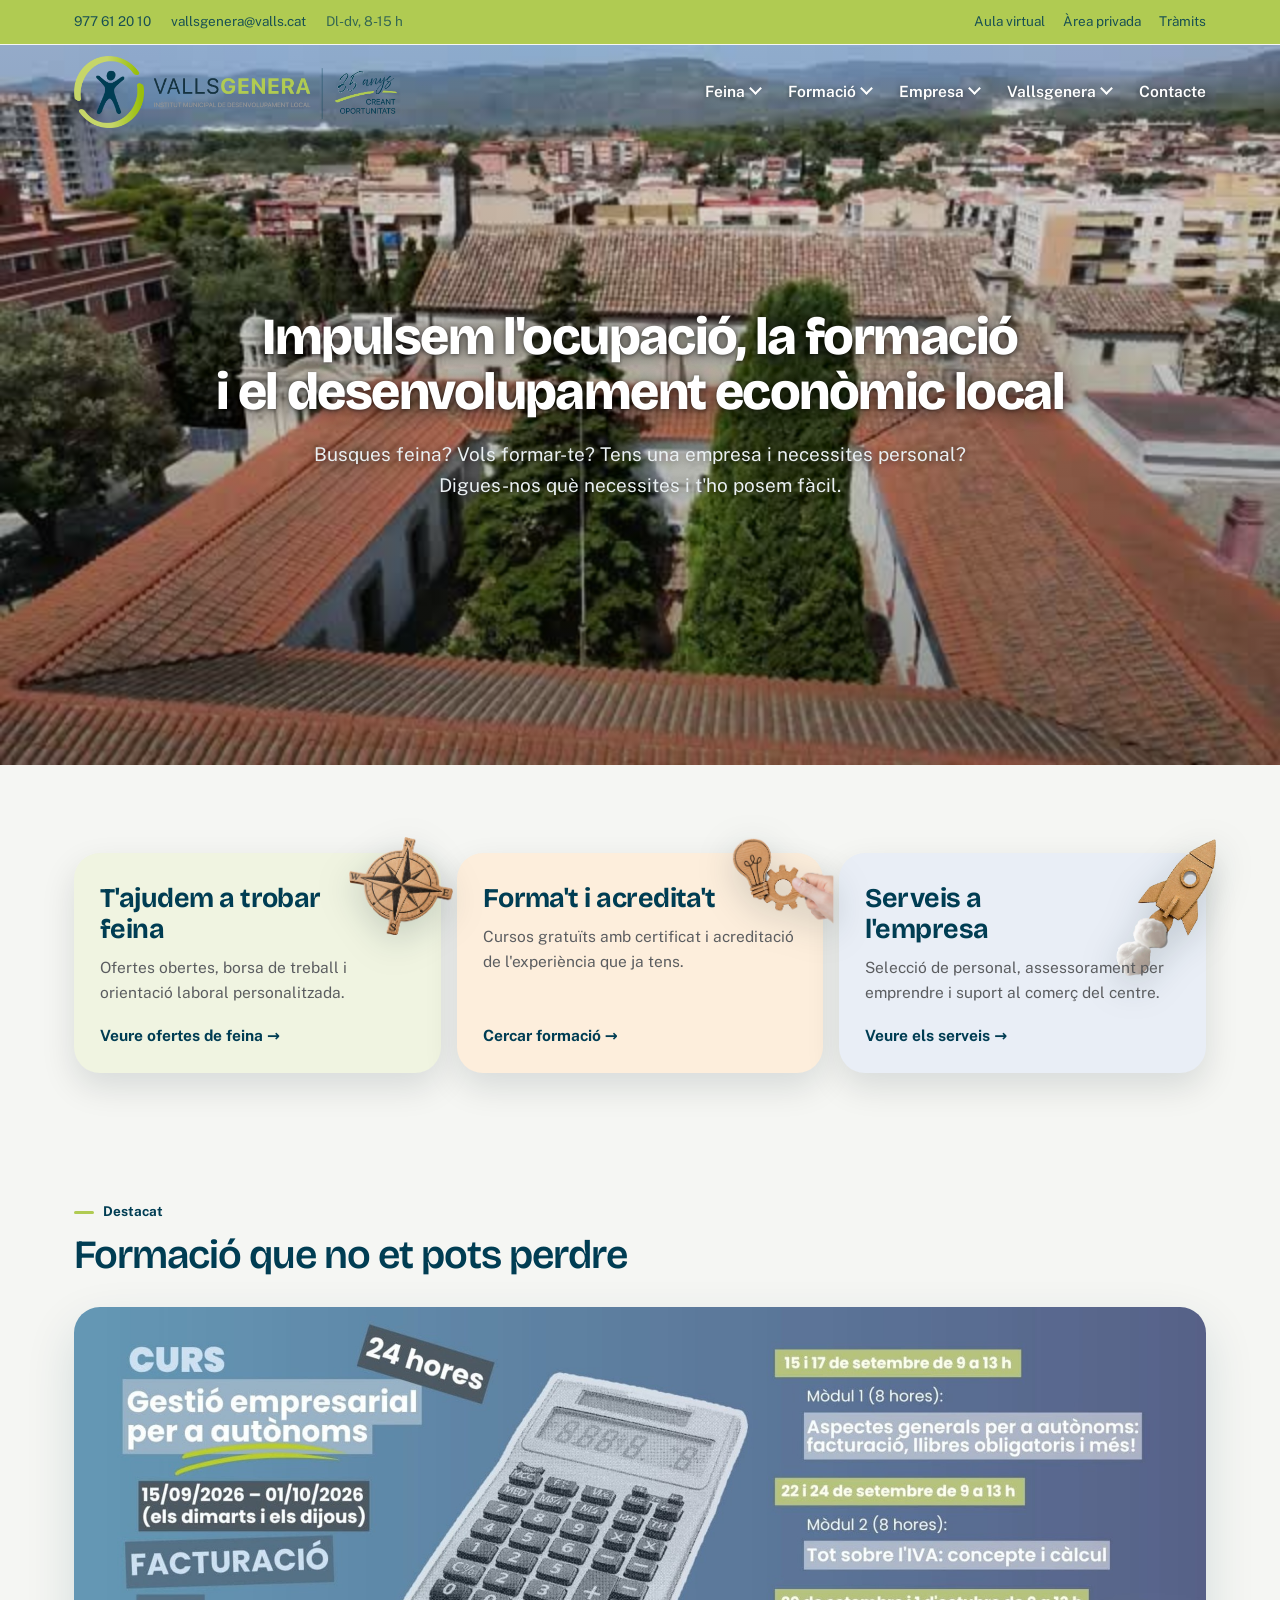
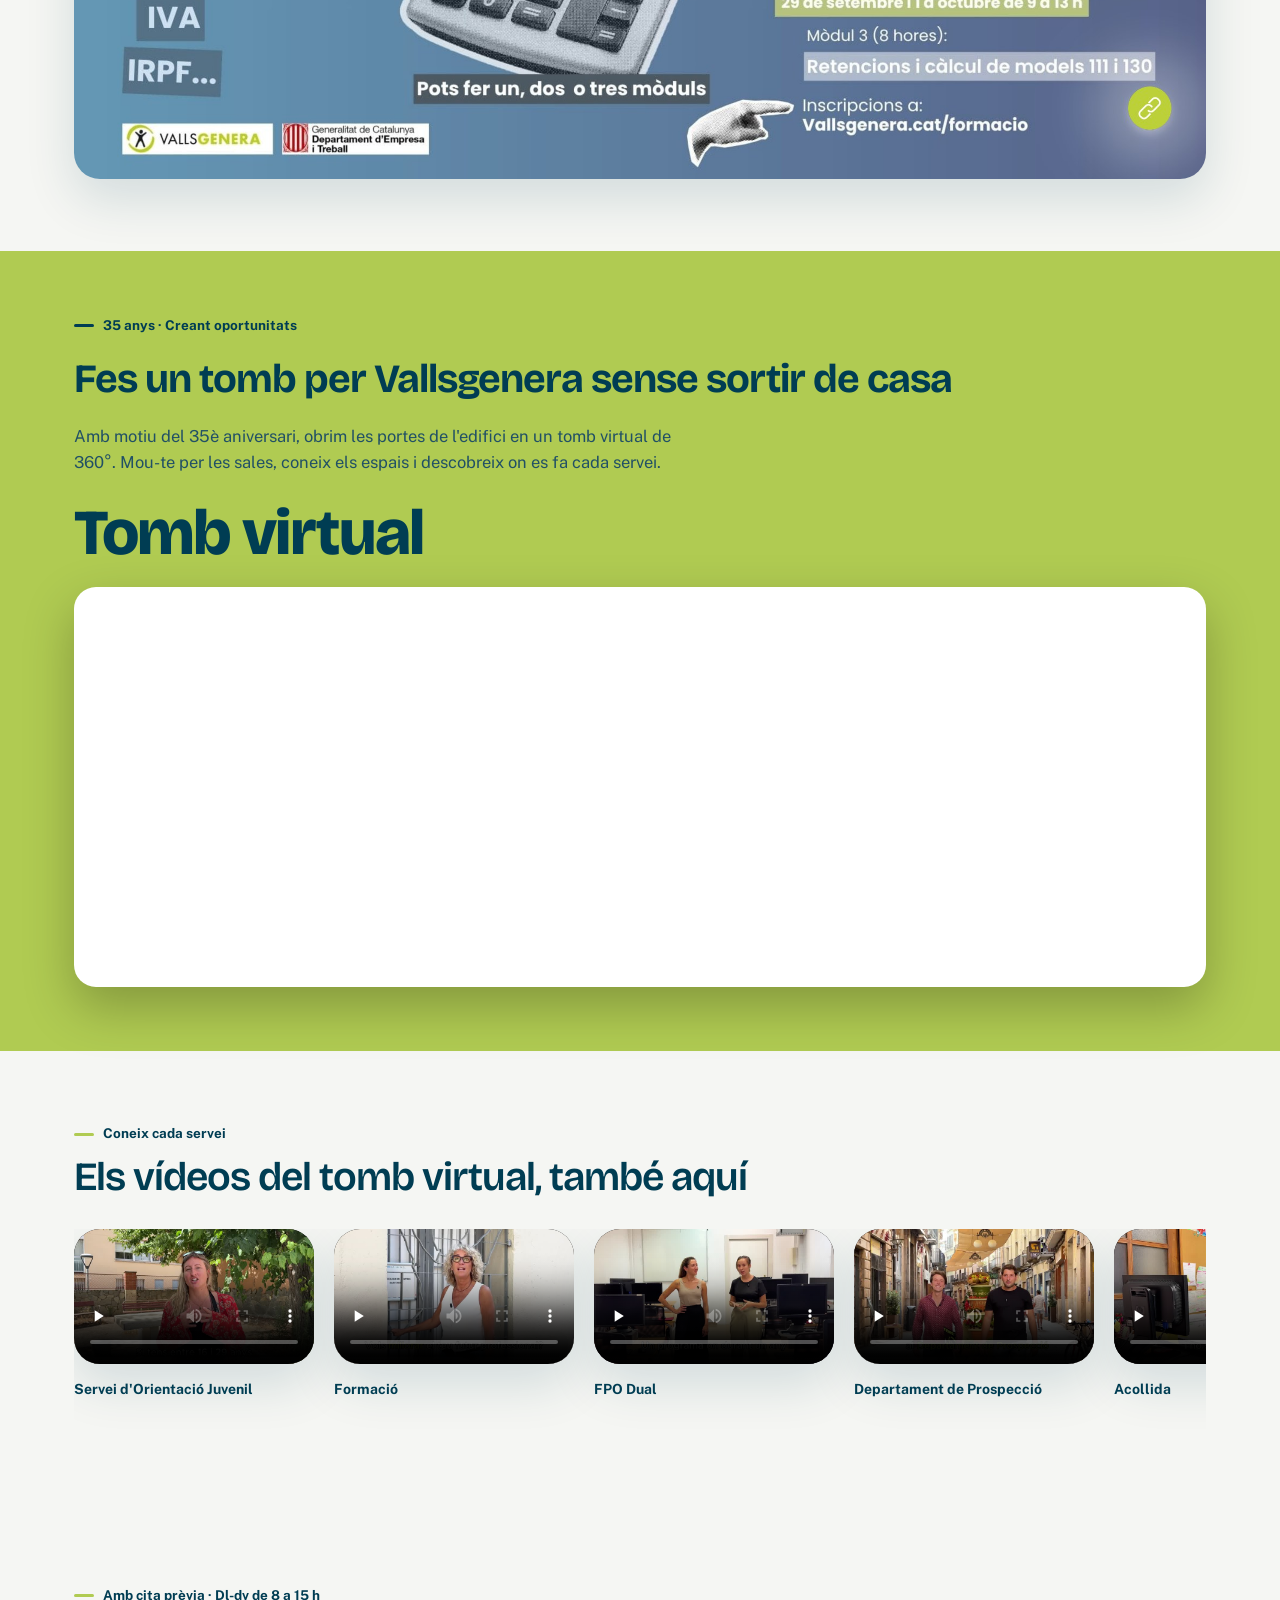
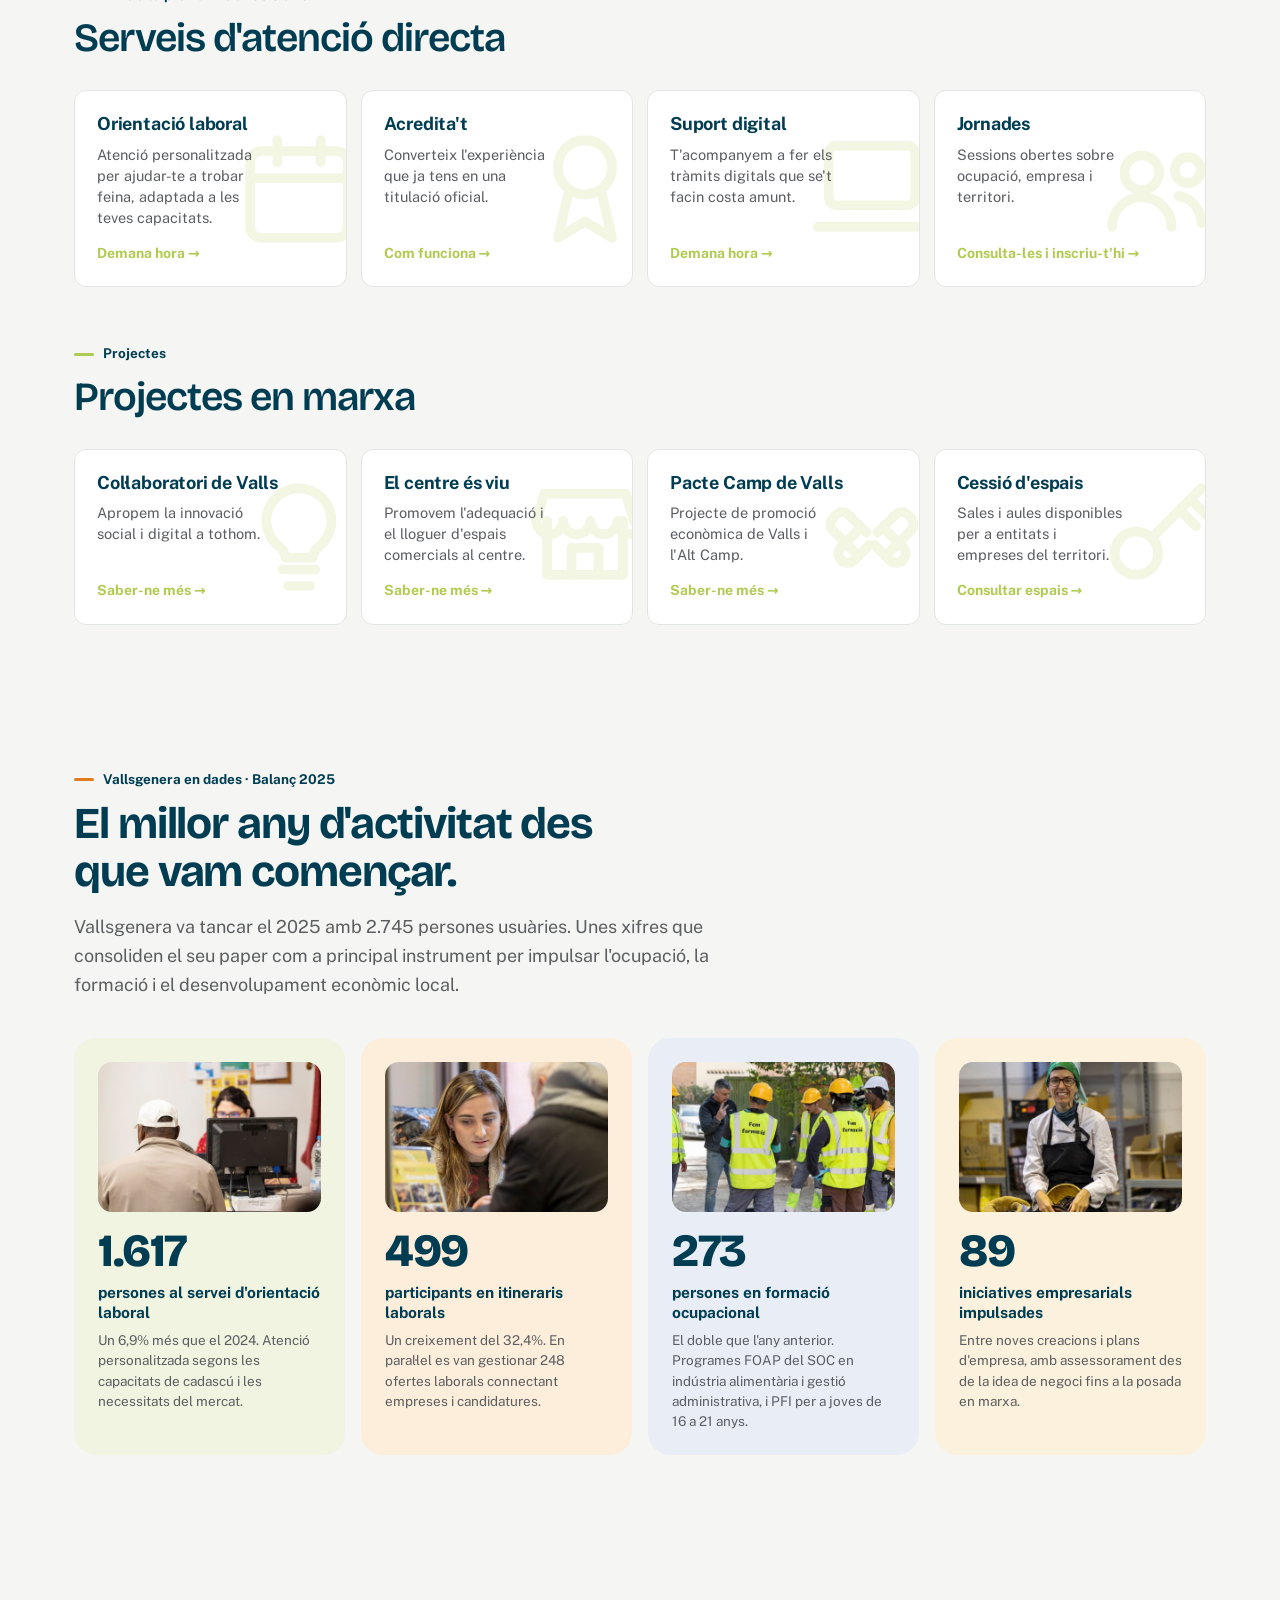
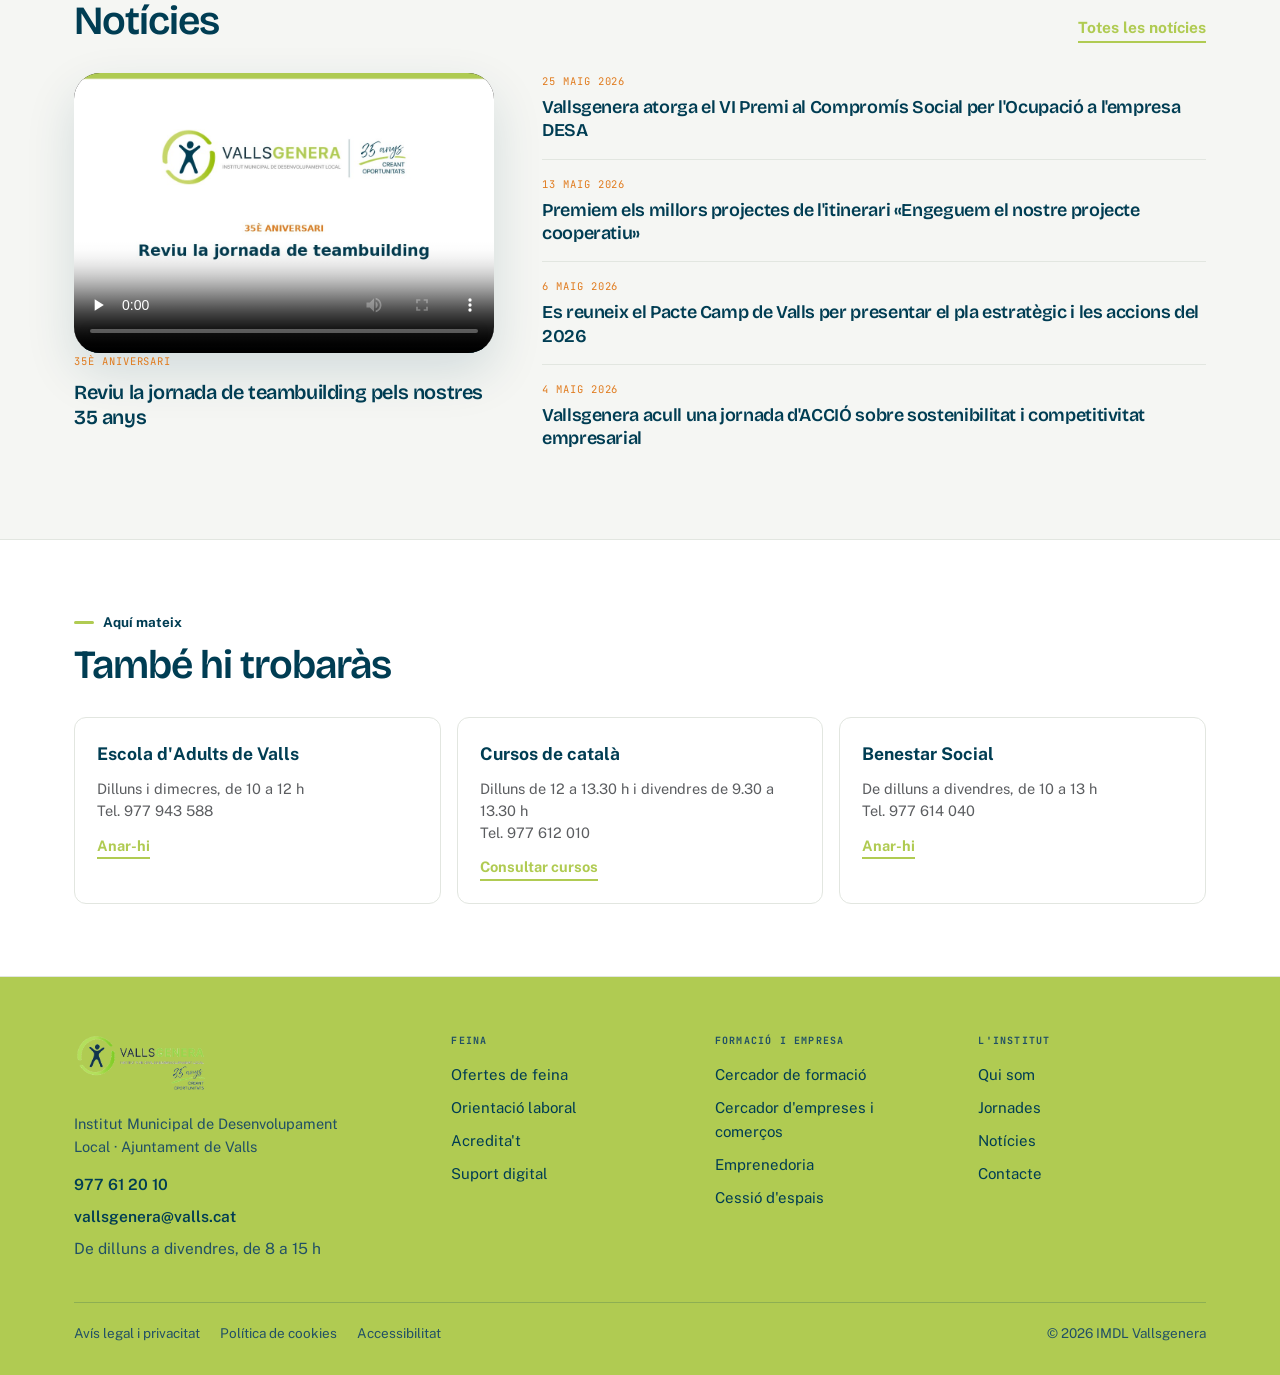
==== commit ea6c5d92: "Treu el vídeo FPO Dual duplicat i converteix la graella en galeria horitzontal Es queda només un víd" ====
--- a/index.html
+++ b/index.html
@@ -141,9 +141,13 @@
 .destacat-peu{margin-top:14px;font-size:15px;color:var(--gris-text)}
 .destacat-peu strong{color:var(--tinta);font-weight:700}
 
-.tour-videos-graella{display:grid;grid-template-columns:repeat(3,1fr);gap:28px}
-@media (max-width:1000px){.tour-videos-graella{grid-template-columns:repeat(2,1fr)}}
-@media (max-width:600px){.tour-videos-graella{grid-template-columns:1fr}}
+.tour-videos-graella{display:flex;gap:20px;overflow-x:auto;overflow-y:hidden;padding-bottom:18px;scroll-snap-type:x proximity;-webkit-overflow-scrolling:touch}
+.tour-videos-graella > div{flex:0 0 auto;width:240px;scroll-snap-align:start}
+.tour-videos-graella .destacat-peu{font-size:14px}
+.tour-videos-graella::-webkit-scrollbar{height:8px}
+.tour-videos-graella::-webkit-scrollbar-thumb{background:var(--sorra);border-radius:100px}
+.tour-videos-graella::-webkit-scrollbar-track{background:transparent}
+@media (max-width:600px){.tour-videos-graella > div{width:200px}}
 
 /* Icones animades a les portes del principi */
 .porta-icona,.porta-icona-capes{position:absolute;top:-16px;right:-12px;width:104px;z-index:1;filter:drop-shadow(0 10px 18px rgba(0,25,35,.18));pointer-events:none}
@@ -465,7 +469,7 @@
             <source src="tour-fpo-dual.mp4" type="video/mp4">
           </video>
         </div>
-        <p class="destacat-peu"><strong>FPO 2.0</strong></p>
+        <p class="destacat-peu"><strong>FPO Dual</strong></p>
       </div>
       <div class="reveal" style="transition-delay:.15s">
         <div class="destacat-targeta">
@@ -506,14 +510,6 @@
           </video>
         </div>
         <p class="destacat-peu"><strong>Integral Plus</strong></p>
-      </div>
-      <div class="reveal" style="transition-delay:.4s">
-        <div class="destacat-targeta">
-          <video controls preload="none" poster="tour-fpo-dual-2-poster.jpg">
-            <source src="tour-fpo-dual-2.mp4" type="video/mp4">
-          </video>
-        </div>
-        <p class="destacat-peu"><strong>FPO Dual</strong></p>
       </div>
       <div class="reveal" style="transition-delay:.45s">
         <div class="destacat-targeta">
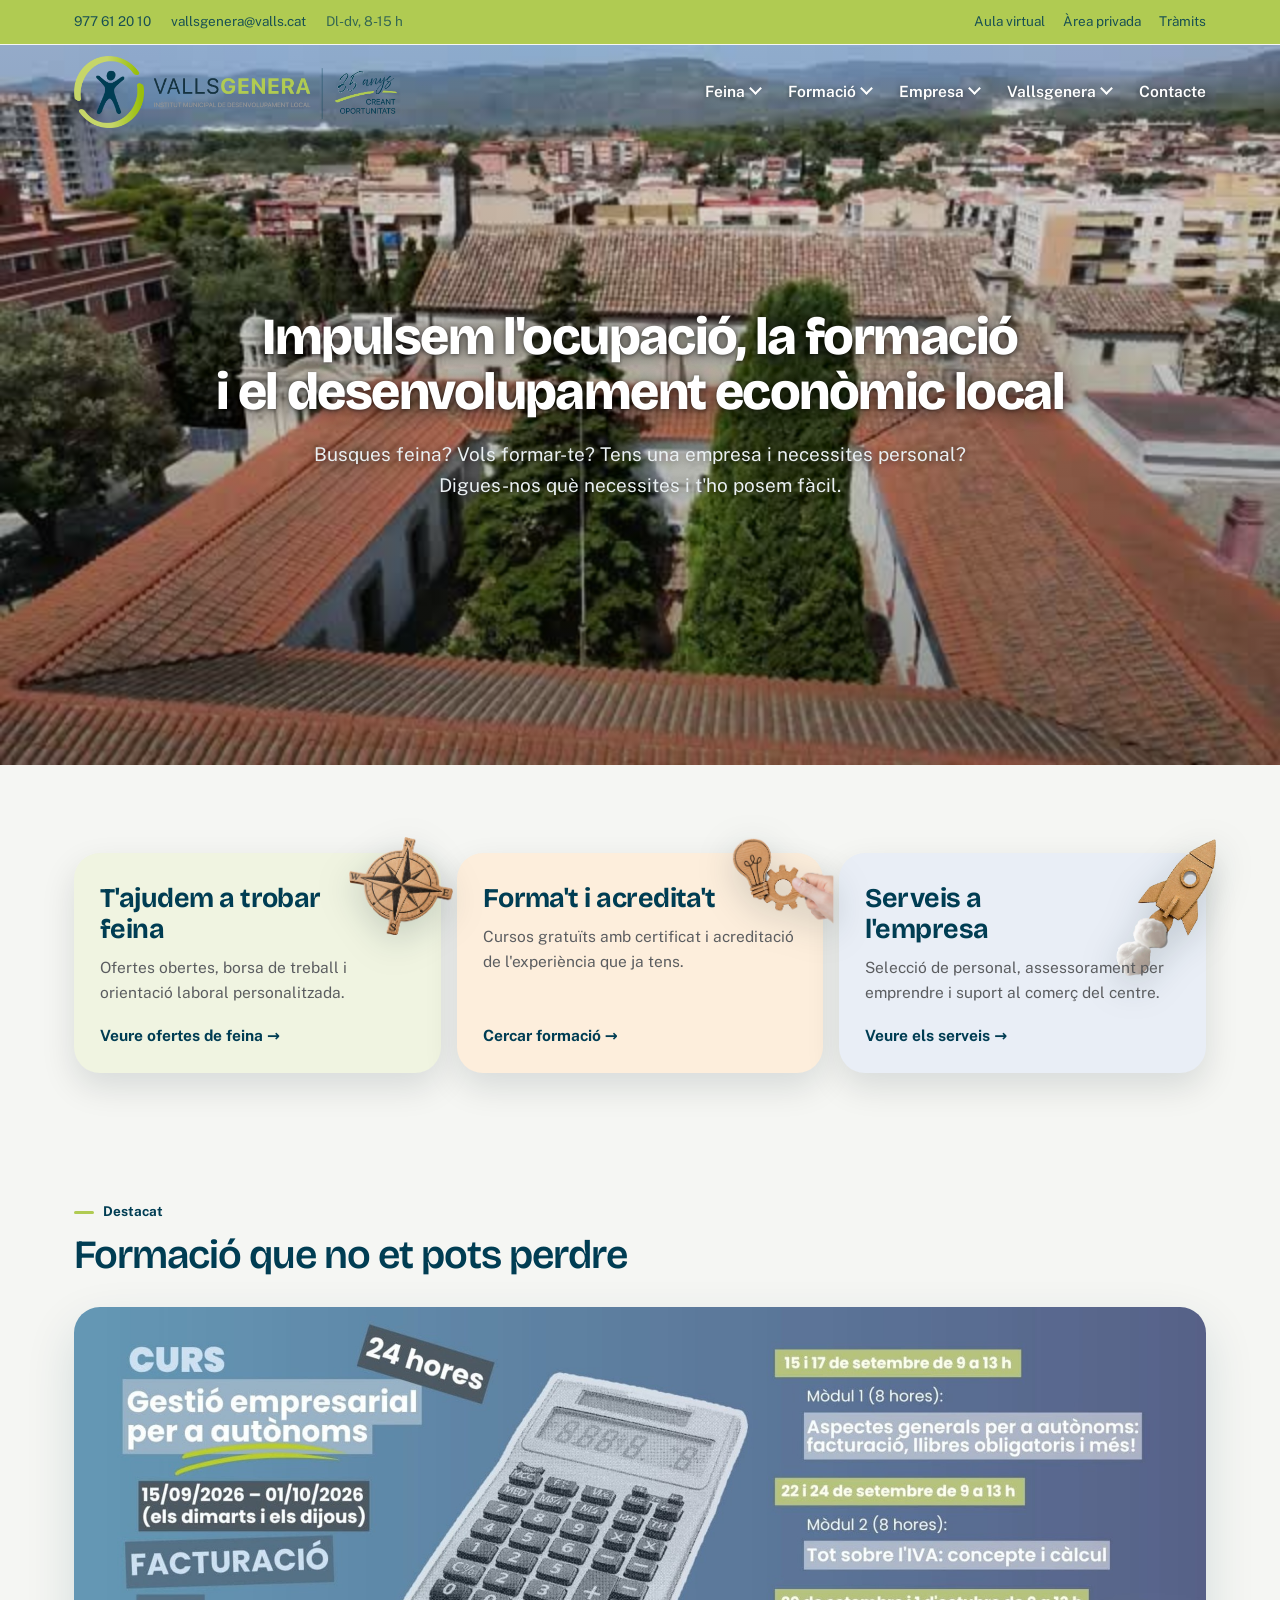
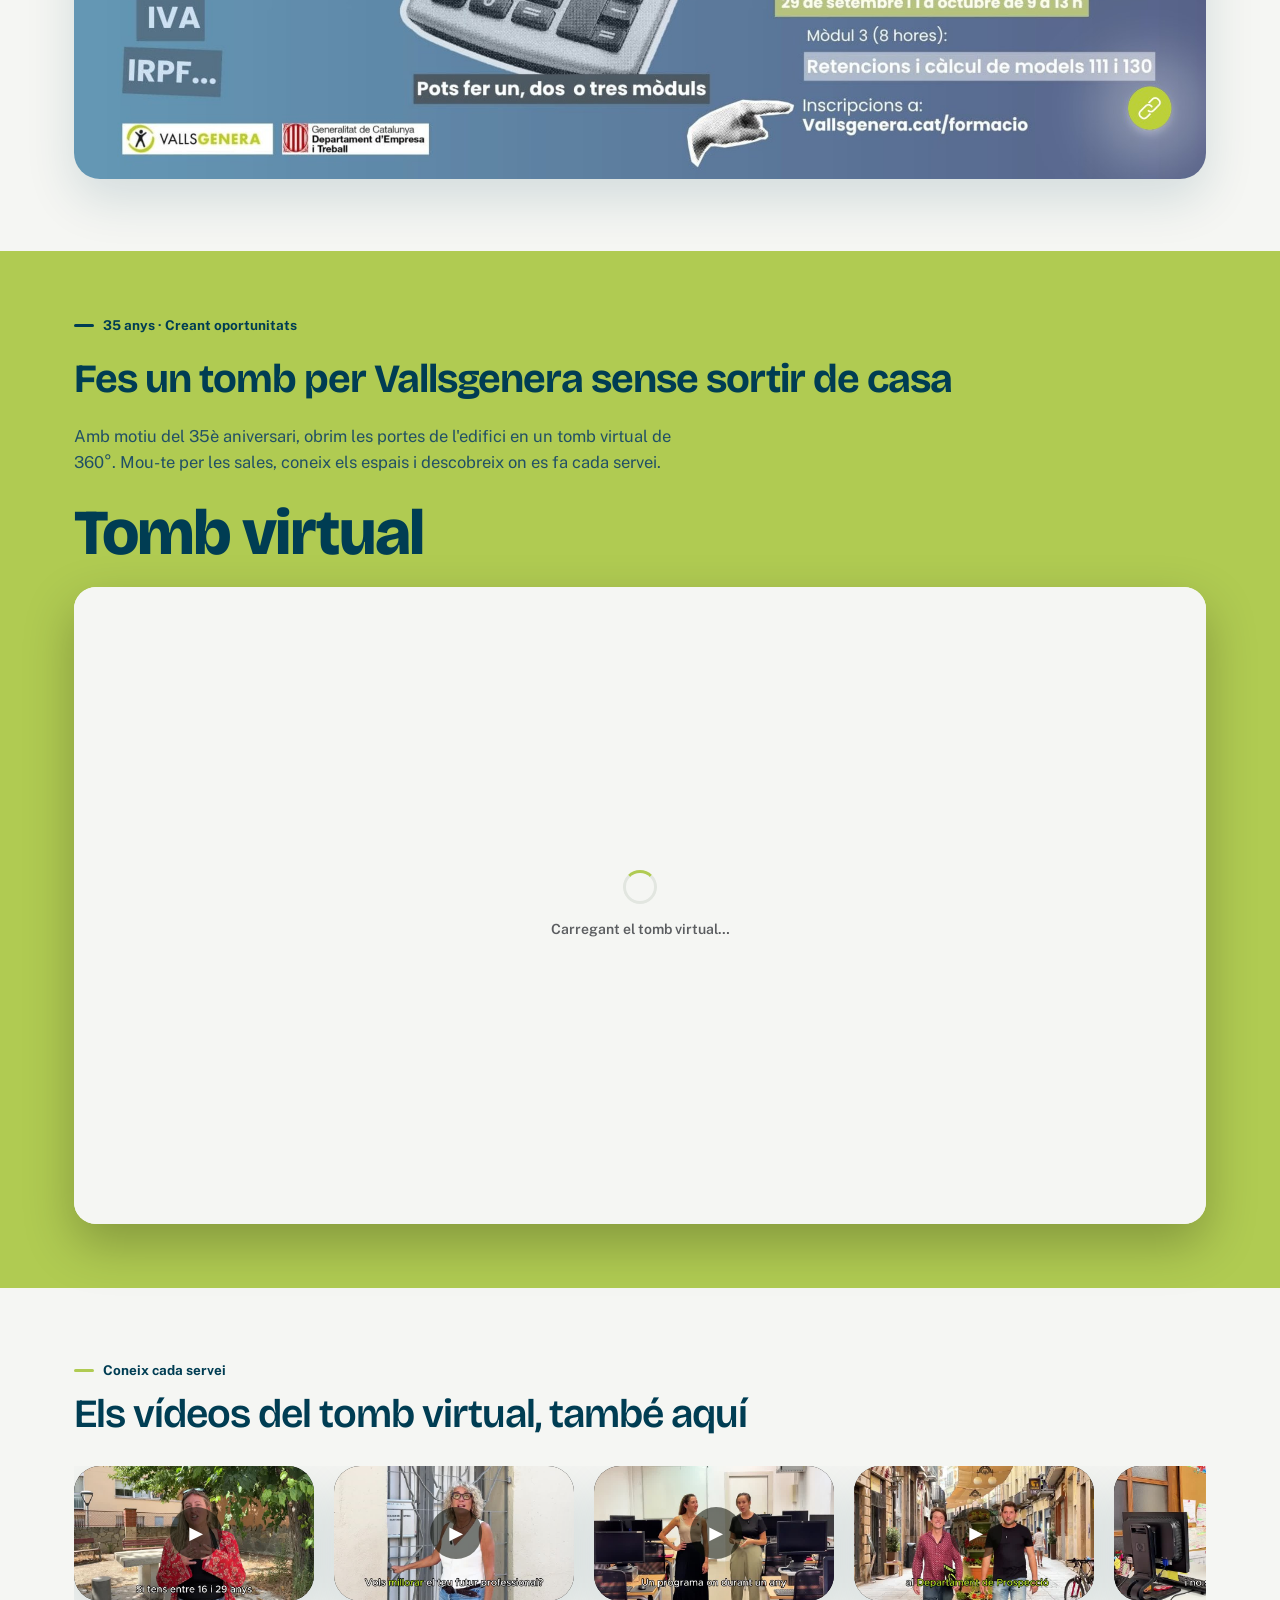
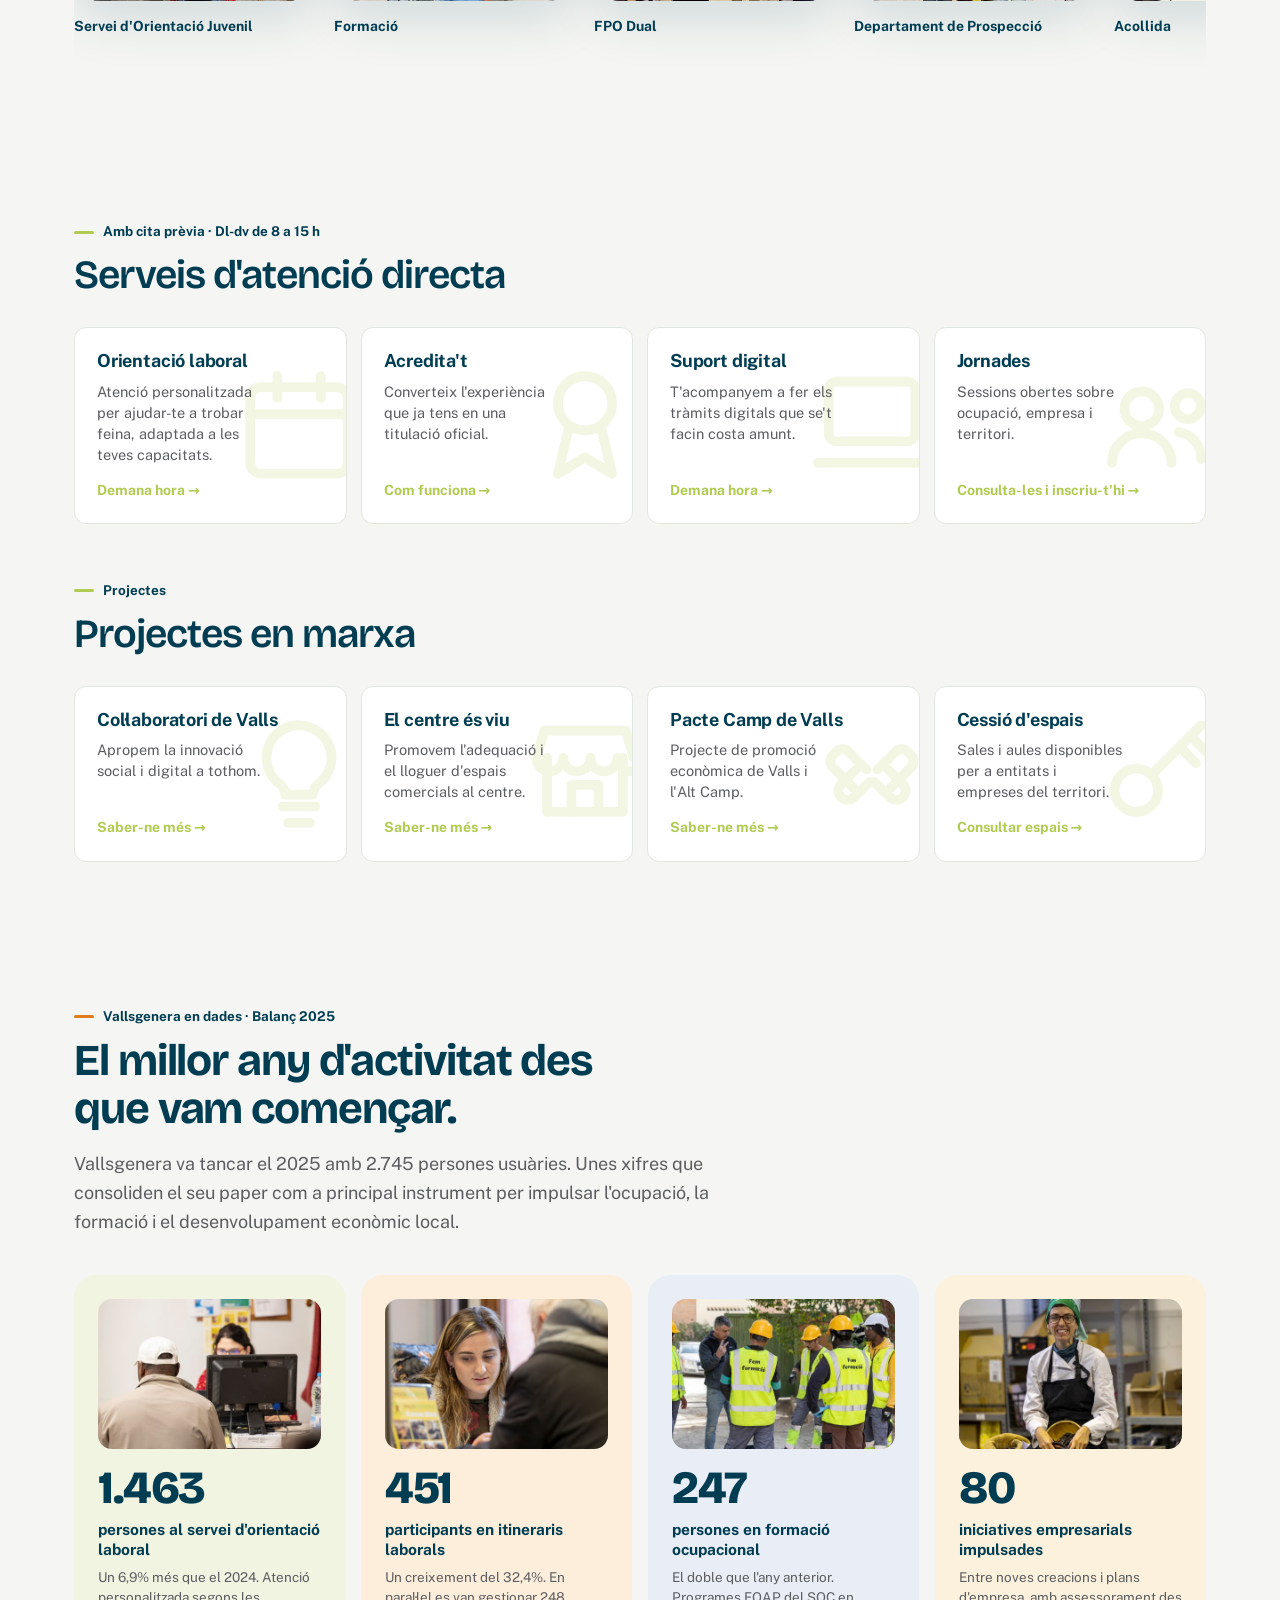
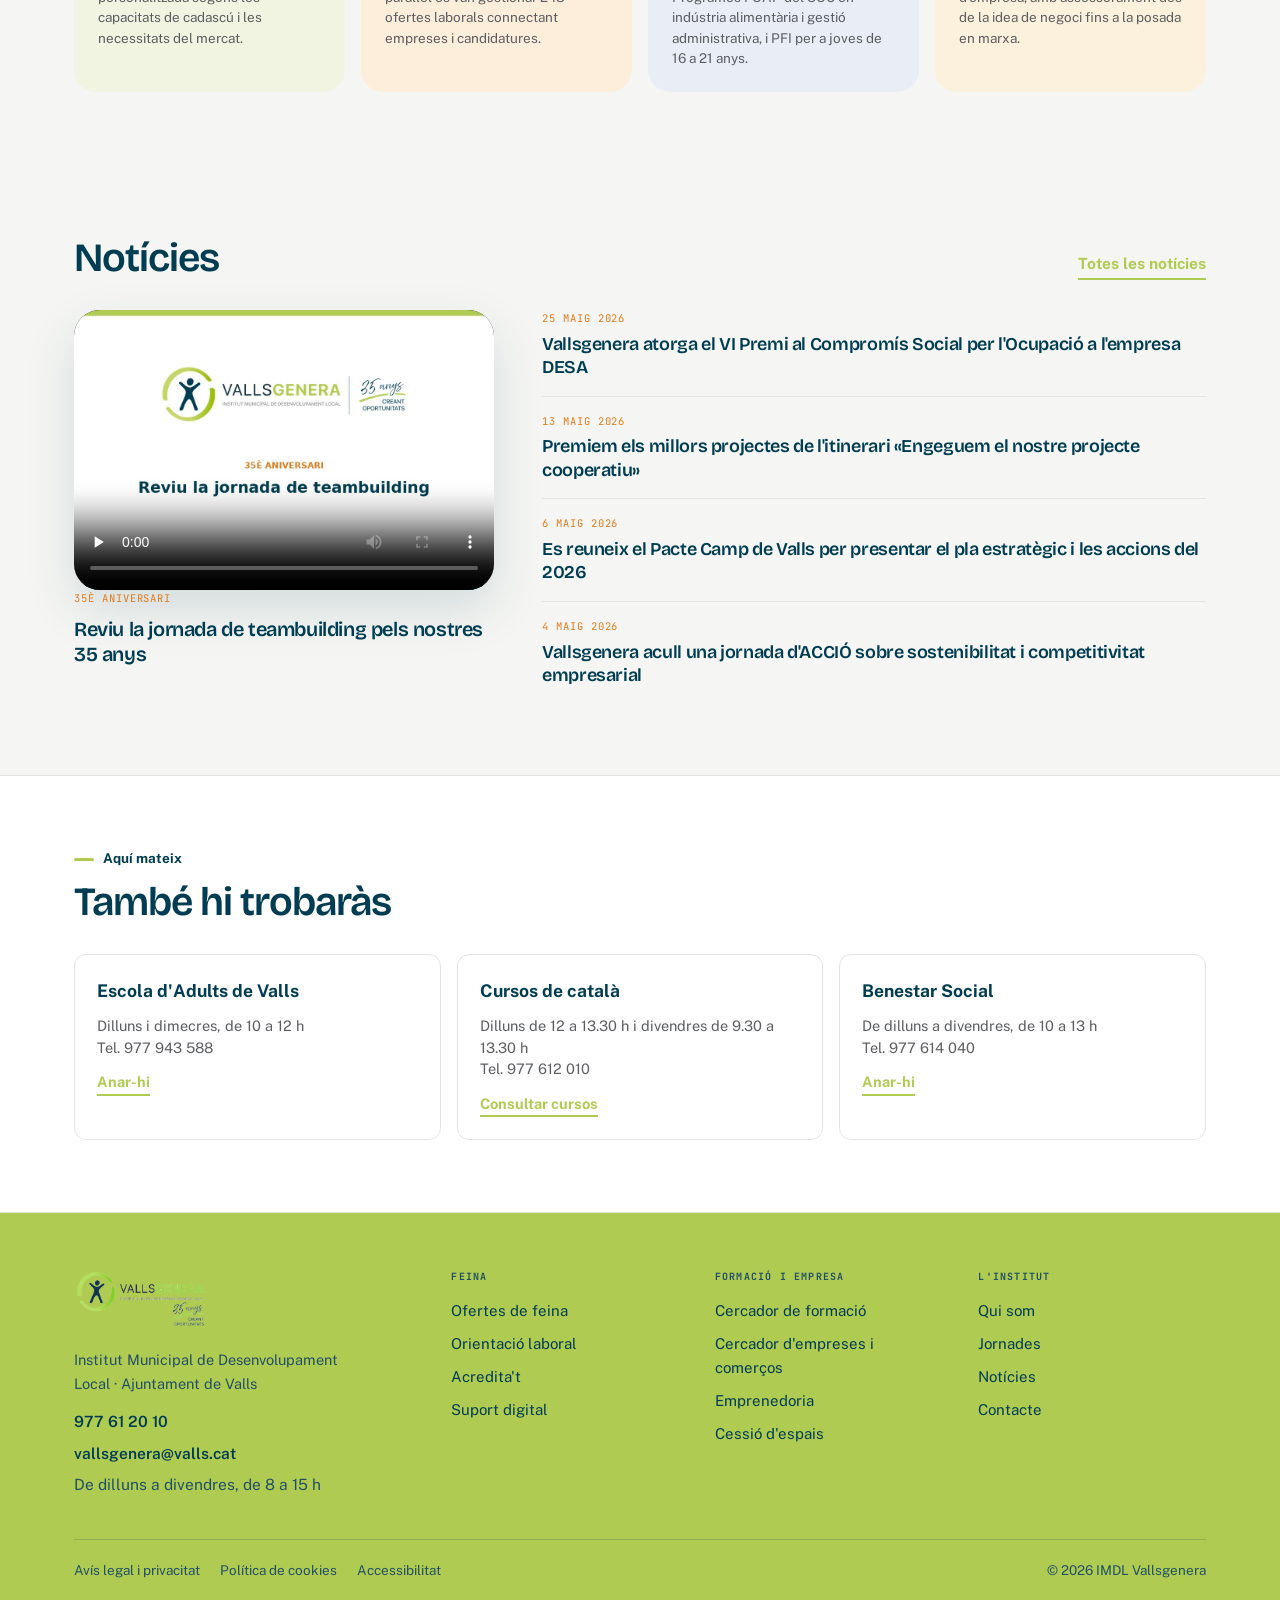
==== commit 3d3316e4: "Arregla la relació d'aspecte del tomb virtual i afegeix un lightbox per ampliar els vídeos de la gal" ====
--- a/index.html
+++ b/index.html
@@ -148,6 +148,16 @@
 .tour-videos-graella::-webkit-scrollbar-thumb{background:var(--sorra);border-radius:100px}
 .tour-videos-graella::-webkit-scrollbar-track{background:transparent}
 @media (max-width:600px){.tour-videos-graella > div{width:200px}}
+.tour-videos-graella button.destacat-targeta{position:relative;display:block;width:100%;border:0;background:none;padding:0;margin:0;font:inherit;text-align:inherit;cursor:pointer}
+.video-play-icona{position:absolute;top:50%;left:50%;transform:translate(-46%,-50%);width:52px;height:52px;border-radius:50%;background:rgba(10,14,4,.55);display:flex;align-items:center;justify-content:center;color:#fff;font-size:18px;pointer-events:none;transition:background .2s ease,transform .2s ease}
+.tour-videos-graella button.destacat-targeta:hover .video-play-icona{background:rgba(10,14,4,.75)}
+
+.video-lightbox{position:fixed;inset:0;z-index:999;display:none;align-items:center;justify-content:center;background:rgba(10,14,4,.88);padding:56px 24px}
+.video-lightbox.actiu{display:flex}
+.video-lightbox-contingut{position:relative;width:100%;max-width:960px}
+.video-lightbox-contingut video{display:block;width:100%;max-height:80vh;border-radius:16px;background:#000}
+.video-lightbox-tancar{position:absolute;top:-44px;right:0;background:none;border:0;color:#fff;font-size:32px;line-height:1;cursor:pointer;padding:6px 10px}
+@media (max-width:700px){.video-lightbox-tancar{top:-38px;font-size:28px}}
 
 /* Icones animades a les portes del principi */
 .porta-icona,.porta-icona-capes{position:absolute;top:-16px;right:-12px;width:104px;z-index:1;filter:drop-shadow(0 10px 18px rgba(0,25,35,.18));pointer-events:none}
@@ -174,13 +184,12 @@
 .tour .eyebrow::before{background:var(--tinta)}
 .tour h2{font-family:var(--display);color:var(--tinta);font-size:clamp(27px,3.5vw,40px);font-weight:700;letter-spacing:-.025em}
 .tour p.intro{margin-top:12px;color:#215065;font-size:16.5px;max-width:60ch;line-height:1.6}
-.tour-marc{background:var(--blanc);border-radius:22px;overflow:hidden;box-shadow:0 20px 50px rgba(0,0,0,.25);position:relative}
-.tour-marc iframe{display:block;width:100%;height:400px;border:0;position:relative;z-index:1}
+.tour-marc{background:var(--blanc);border-radius:22px;overflow:hidden;box-shadow:0 20px 50px rgba(0,0,0,.25);position:relative;aspect-ratio:16/9}
+.tour-marc iframe{display:block;width:100%;height:100%;border:0;position:relative;z-index:1}
 .tour-etiqueta{color:var(--tinta);font-family:var(--display);font-weight:800;letter-spacing:-.03em;font-size:clamp(34px,6vw,64px);margin:0 0 22px;line-height:1}
 .tour-carregant{position:absolute;inset:0;z-index:2;display:flex;flex-direction:column;align-items:center;justify-content:center;gap:14px;background:var(--paper);color:var(--gris-text);font-size:14px;font-weight:600}
 .tour-carregant .spinner{width:34px;height:34px;border:3px solid var(--sorra);border-top-color:var(--verd);border-radius:50%;animation:gira-spinner .8s linear infinite}
 @keyframes gira-spinner{to{transform:rotate(360deg)}}
-@media (max-width:700px){.tour-marc iframe{height:300px}}
 @media (prefers-reduced-motion:reduce){.tour-carregant .spinner{animation:none}}
 .dades{background:var(--paper)}
 .dades .eyebrow::before{background:var(--rosa)}
@@ -433,7 +442,7 @@
         <span class="spinner" aria-hidden="true"></span>
         <span>Carregant el tomb virtual…</span>
       </div>
-      <iframe id="tour-embeded" name="TOUR VIRTUAL VALLSGENERA" src="https://tour.panoee.net/iframe/69de1429f416ce3dcfe7823c" frameborder="0" width="100%" height="400" scrolling="no" allowvr="yes" allow="vr; xr; accelerometer; gyroscope; autoplay;" allowfullscreen="true" webkitallowfullscreen="true" mozallowfullscreen="true" loading="lazy" title="Tomb Virtual 360° de Vallsgenera"></iframe>
+      <iframe id="tour-embeded" name="TOUR VIRTUAL VALLSGENERA" src="https://tour.panoee.net/iframe/69de1429f416ce3dcfe7823c" frameborder="0" scrolling="no" allowvr="yes" allow="vr; xr; accelerometer; gyroscope; autoplay;" allowfullscreen="true" webkitallowfullscreen="true" mozallowfullscreen="true" loading="lazy" title="Tomb Virtual 360° de Vallsgenera"></iframe>
     </div>
   </div>
 </section>
@@ -448,97 +457,126 @@
     </div>
     <div class="tour-videos-graella">
       <div class="reveal">
-        <div class="destacat-targeta">
-          <video controls preload="none" poster="tour-orientacio-juvenil-poster.jpg">
-            <source src="tour-orientacio-juvenil.mp4" type="video/mp4">
-          </video>
-        </div>
+        <button type="button" class="destacat-targeta" data-video-src="tour-orientacio-juvenil.mp4" data-video-poster="tour-orientacio-juvenil-poster.jpg" aria-label="Reprodueix el vídeo: Servei d'Orientació Juvenil">
+          <video preload="none" poster="tour-orientacio-juvenil-poster.jpg" tabindex="-1"></video>
+          <span class="video-play-icona" aria-hidden="true">▶</span>
+        </button>
         <p class="destacat-peu"><strong>Servei d'Orientació Juvenil</strong></p>
       </div>
       <div class="reveal" style="transition-delay:.05s">
-        <div class="destacat-targeta">
-          <video controls preload="none" poster="tour-formacio-poster.jpg">
-            <source src="tour-formacio.mp4" type="video/mp4">
-          </video>
-        </div>
+        <button type="button" class="destacat-targeta" data-video-src="tour-formacio.mp4" data-video-poster="tour-formacio-poster.jpg" aria-label="Reprodueix el vídeo: Formació">
+          <video preload="none" poster="tour-formacio-poster.jpg" tabindex="-1"></video>
+          <span class="video-play-icona" aria-hidden="true">▶</span>
+        </button>
         <p class="destacat-peu"><strong>Formació</strong></p>
       </div>
       <div class="reveal" style="transition-delay:.1s">
-        <div class="destacat-targeta">
-          <video controls preload="none" poster="tour-fpo-dual-poster.jpg">
-            <source src="tour-fpo-dual.mp4" type="video/mp4">
-          </video>
-        </div>
+        <button type="button" class="destacat-targeta" data-video-src="tour-fpo-dual.mp4" data-video-poster="tour-fpo-dual-poster.jpg" aria-label="Reprodueix el vídeo: FPO Dual">
+          <video preload="none" poster="tour-fpo-dual-poster.jpg" tabindex="-1"></video>
+          <span class="video-play-icona" aria-hidden="true">▶</span>
+        </button>
         <p class="destacat-peu"><strong>FPO Dual</strong></p>
       </div>
       <div class="reveal" style="transition-delay:.15s">
-        <div class="destacat-targeta">
-          <video controls preload="none" poster="tour-prospeccio-poster.jpg">
-            <source src="tour-prospeccio.mp4" type="video/mp4">
-          </video>
-        </div>
+        <button type="button" class="destacat-targeta" data-video-src="tour-prospeccio.mp4" data-video-poster="tour-prospeccio-poster.jpg" aria-label="Reprodueix el vídeo: Departament de Prospecció">
+          <video preload="none" poster="tour-prospeccio-poster.jpg" tabindex="-1"></video>
+          <span class="video-play-icona" aria-hidden="true">▶</span>
+        </button>
         <p class="destacat-peu"><strong>Departament de Prospecció</strong></p>
       </div>
       <div class="reveal" style="transition-delay:.2s">
-        <div class="destacat-targeta">
-          <video controls preload="none" poster="tour-acollida-poster.jpg">
-            <source src="tour-acollida.mp4" type="video/mp4">
-          </video>
-        </div>
+        <button type="button" class="destacat-targeta" data-video-src="tour-acollida.mp4" data-video-poster="tour-acollida-poster.jpg" aria-label="Reprodueix el vídeo: Acollida">
+          <video preload="none" poster="tour-acollida-poster.jpg" tabindex="-1"></video>
+          <span class="video-play-icona" aria-hidden="true">▶</span>
+        </button>
         <p class="destacat-peu"><strong>Acollida</strong></p>
       </div>
       <div class="reveal" style="transition-delay:.25s">
-        <div class="destacat-targeta">
-          <video controls preload="none" poster="tour-uec-poster.jpg">
-            <source src="tour-uec.mp4" type="video/mp4">
-          </video>
-        </div>
+        <button type="button" class="destacat-targeta" data-video-src="tour-uec.mp4" data-video-poster="tour-uec-poster.jpg" aria-label="Reprodueix el vídeo: UEC">
+          <video preload="none" poster="tour-uec-poster.jpg" tabindex="-1"></video>
+          <span class="video-play-icona" aria-hidden="true">▶</span>
+        </button>
         <p class="destacat-peu"><strong>UEC</strong></p>
       </div>
       <div class="reveal" style="transition-delay:.3s">
-        <div class="destacat-targeta">
-          <video controls preload="none" poster="tour-pfi-poster.jpg">
-            <source src="tour-pfi.mp4" type="video/mp4">
-          </video>
-        </div>
+        <button type="button" class="destacat-targeta" data-video-src="tour-pfi.mp4" data-video-poster="tour-pfi-poster.jpg" aria-label="Reprodueix el vídeo: Programa de Formació i Inserció (PFI)">
+          <video preload="none" poster="tour-pfi-poster.jpg" tabindex="-1"></video>
+          <span class="video-play-icona" aria-hidden="true">▶</span>
+        </button>
         <p class="destacat-peu"><strong>Programa de Formació i Inserció (PFI)</strong></p>
       </div>
       <div class="reveal" style="transition-delay:.35s">
-        <div class="destacat-targeta">
-          <video controls preload="none" poster="tour-integral-plus-poster.jpg">
-            <source src="tour-integral-plus.mp4" type="video/mp4">
-          </video>
-        </div>
+        <button type="button" class="destacat-targeta" data-video-src="tour-integral-plus.mp4" data-video-poster="tour-integral-plus-poster.jpg" aria-label="Reprodueix el vídeo: Integral Plus">
+          <video preload="none" poster="tour-integral-plus-poster.jpg" tabindex="-1"></video>
+          <span class="video-play-icona" aria-hidden="true">▶</span>
+        </button>
         <p class="destacat-peu"><strong>Integral Plus</strong></p>
       </div>
       <div class="reveal" style="transition-delay:.45s">
-        <div class="destacat-targeta">
-          <video controls preload="none" poster="tour-empresa-poster.jpg">
-            <source src="tour-empresa.mp4" type="video/mp4">
-          </video>
-        </div>
+        <button type="button" class="destacat-targeta" data-video-src="tour-empresa.mp4" data-video-poster="tour-empresa-poster.jpg" aria-label="Reprodueix el vídeo: Empresa">
+          <video preload="none" poster="tour-empresa-poster.jpg" tabindex="-1"></video>
+          <span class="video-play-icona" aria-hidden="true">▶</span>
+        </button>
         <p class="destacat-peu"><strong>Empresa</strong></p>
       </div>
       <div class="reveal" style="transition-delay:.5s">
-        <div class="destacat-targeta">
-          <video controls preload="none" poster="tour-emprenedoria-poster.jpg">
-            <source src="tour-emprenedoria.mp4" type="video/mp4">
-          </video>
-        </div>
+        <button type="button" class="destacat-targeta" data-video-src="tour-emprenedoria.mp4" data-video-poster="tour-emprenedoria-poster.jpg" aria-label="Reprodueix el vídeo: Emprenedoria">
+          <video preload="none" poster="tour-emprenedoria-poster.jpg" tabindex="-1"></video>
+          <span class="video-play-icona" aria-hidden="true">▶</span>
+        </button>
         <p class="destacat-peu"><strong>Emprenedoria</strong></p>
       </div>
       <div class="reveal" style="transition-delay:.55s">
-        <div class="destacat-targeta">
-          <video controls preload="none" poster="tour-espais-recerca-feina-poster.jpg">
-            <source src="tour-espais-recerca-feina.mp4" type="video/mp4">
-          </video>
-        </div>
+        <button type="button" class="destacat-targeta" data-video-src="tour-espais-recerca-feina.mp4" data-video-poster="tour-espais-recerca-feina-poster.jpg" aria-label="Reprodueix el vídeo: Espais de Recerca de Feina">
+          <video preload="none" poster="tour-espais-recerca-feina-poster.jpg" tabindex="-1"></video>
+          <span class="video-play-icona" aria-hidden="true">▶</span>
+        </button>
         <p class="destacat-peu"><strong>Espais de Recerca de Feina</strong></p>
       </div>
+    </div>
+  </div>
+  <div class="video-lightbox" id="videoLightbox">
+    <div class="video-lightbox-contingut">
+      <button type="button" class="video-lightbox-tancar" id="videoLightboxTancar" aria-label="Tanca el vídeo">&times;</button>
+      <video id="videoLightboxVideo" controls playsinline>
+        <source src="" type="video/mp4">
+      </video>
     </div>
   </div>
 </section>
 <script>
+  (function(){
+    var lightbox = document.getElementById('videoLightbox');
+    var lbVideo = document.getElementById('videoLightboxVideo');
+    var lbSource = lbVideo.querySelector('source');
+    function obreLightbox(src, poster){
+      lbSource.setAttribute('src', src);
+      lbVideo.setAttribute('poster', poster || '');
+      lbVideo.load();
+      lightbox.classList.add('actiu');
+      document.body.style.overflow = 'hidden';
+      lbVideo.play().catch(function(){});
+    }
+    function tancaLightbox(){
+      lightbox.classList.remove('actiu');
+      document.body.style.overflow = '';
+      lbVideo.pause();
+      lbSource.setAttribute('src', '');
+      lbVideo.load();
+    }
+    document.querySelectorAll('.tour-videos-graella button.destacat-targeta').forEach(function(btn){
+      btn.addEventListener('click', function(){
+        obreLightbox(btn.getAttribute('data-video-src'), btn.getAttribute('data-video-poster'));
+      });
+    });
+    lightbox.addEventListener('click', function(e){
+      if (e.target === lightbox) tancaLightbox();
+    });
+    document.getElementById('videoLightboxTancar').addEventListener('click', tancaLightbox);
+    document.addEventListener('keydown', function(e){
+      if (e.key === 'Escape' && lightbox.classList.contains('actiu')) tancaLightbox();
+    });
+  })();
   var pano_iframe_name = "tour-embeded";
   (function(){
     var iframe = document.getElementById(pano_iframe_name);
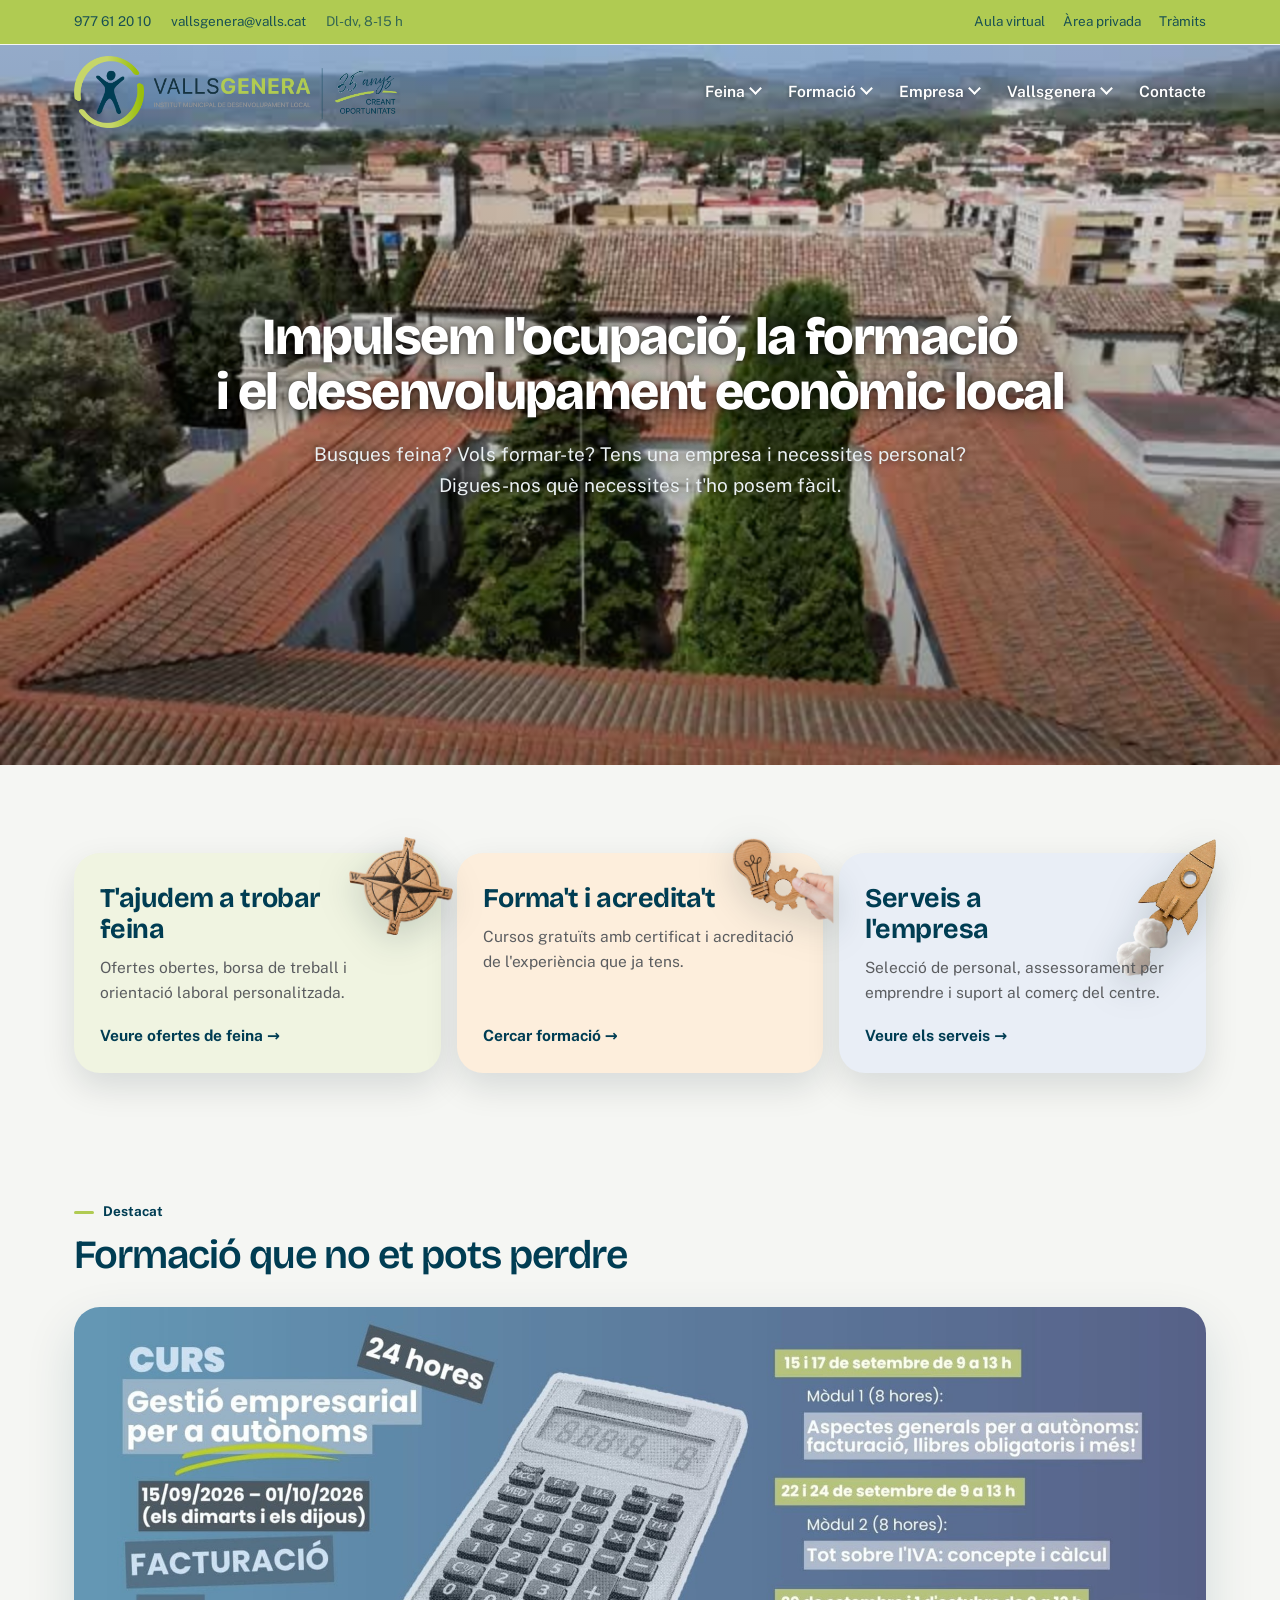
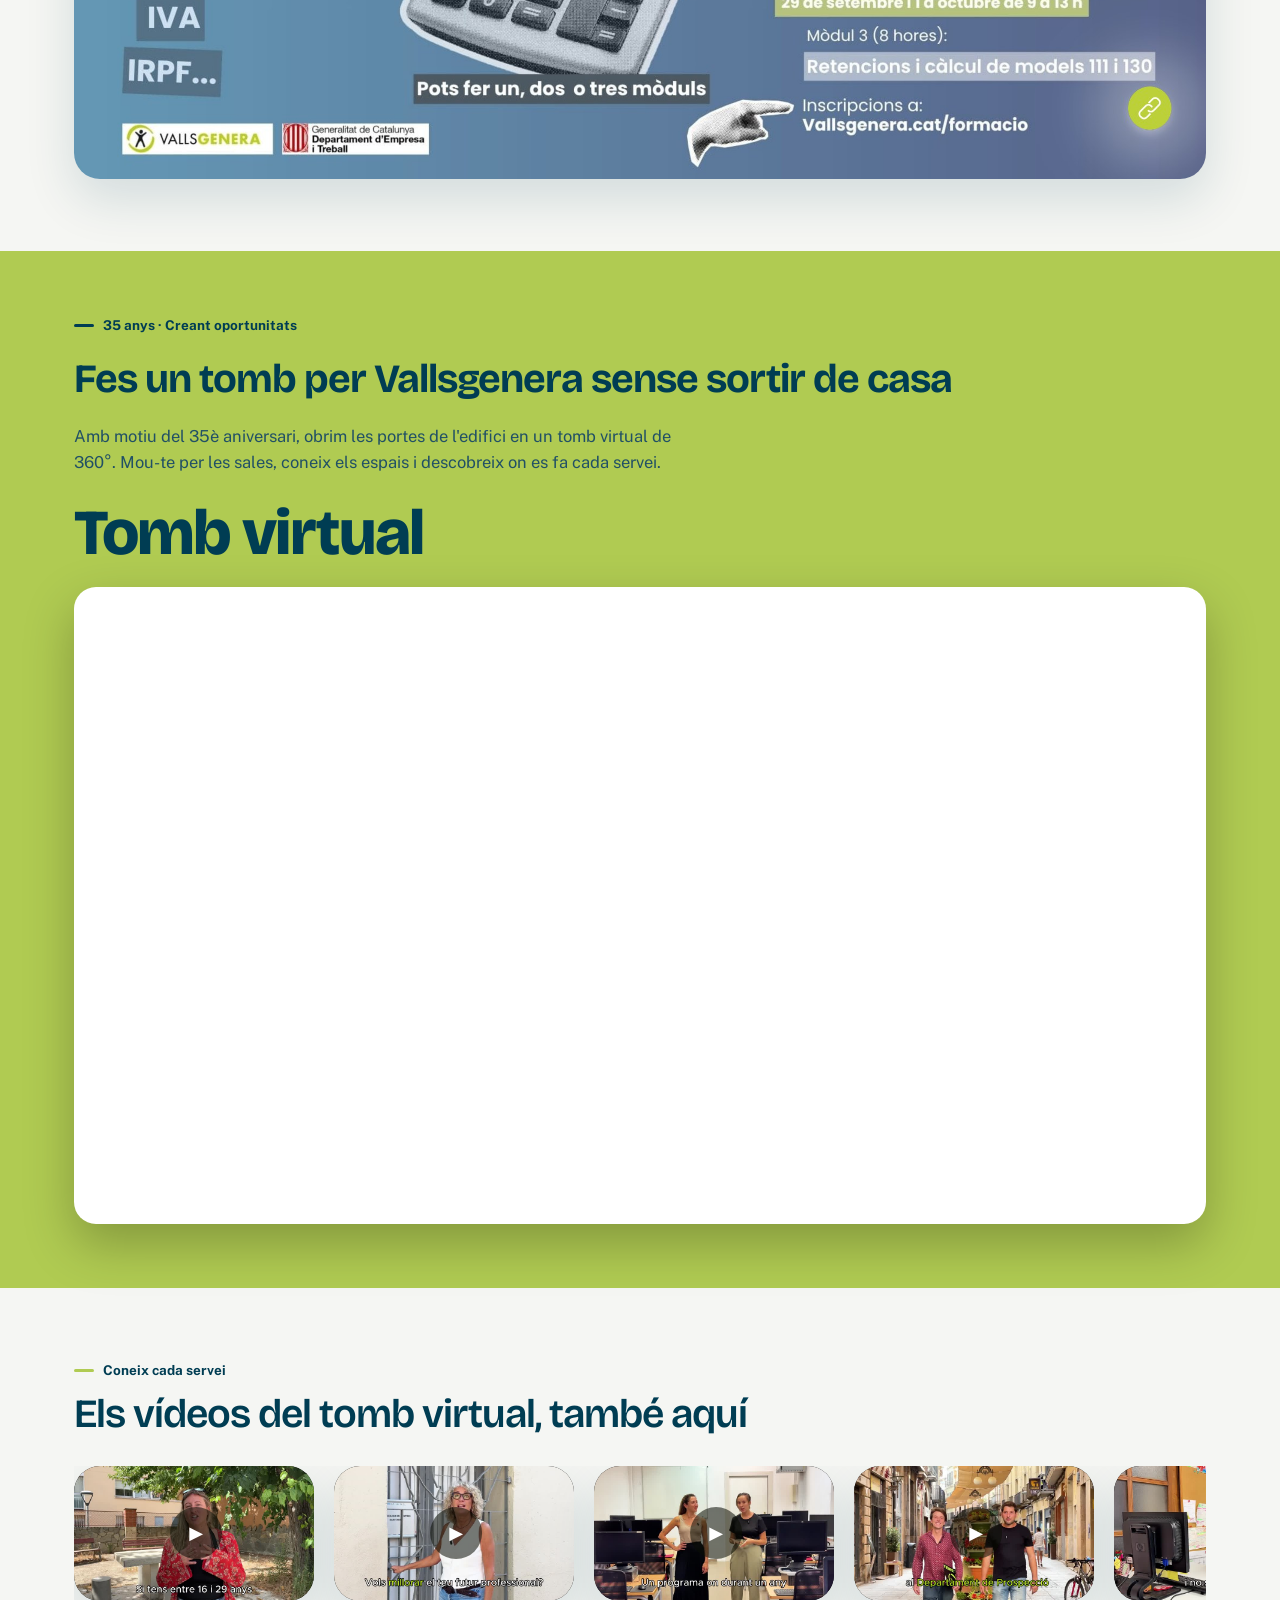
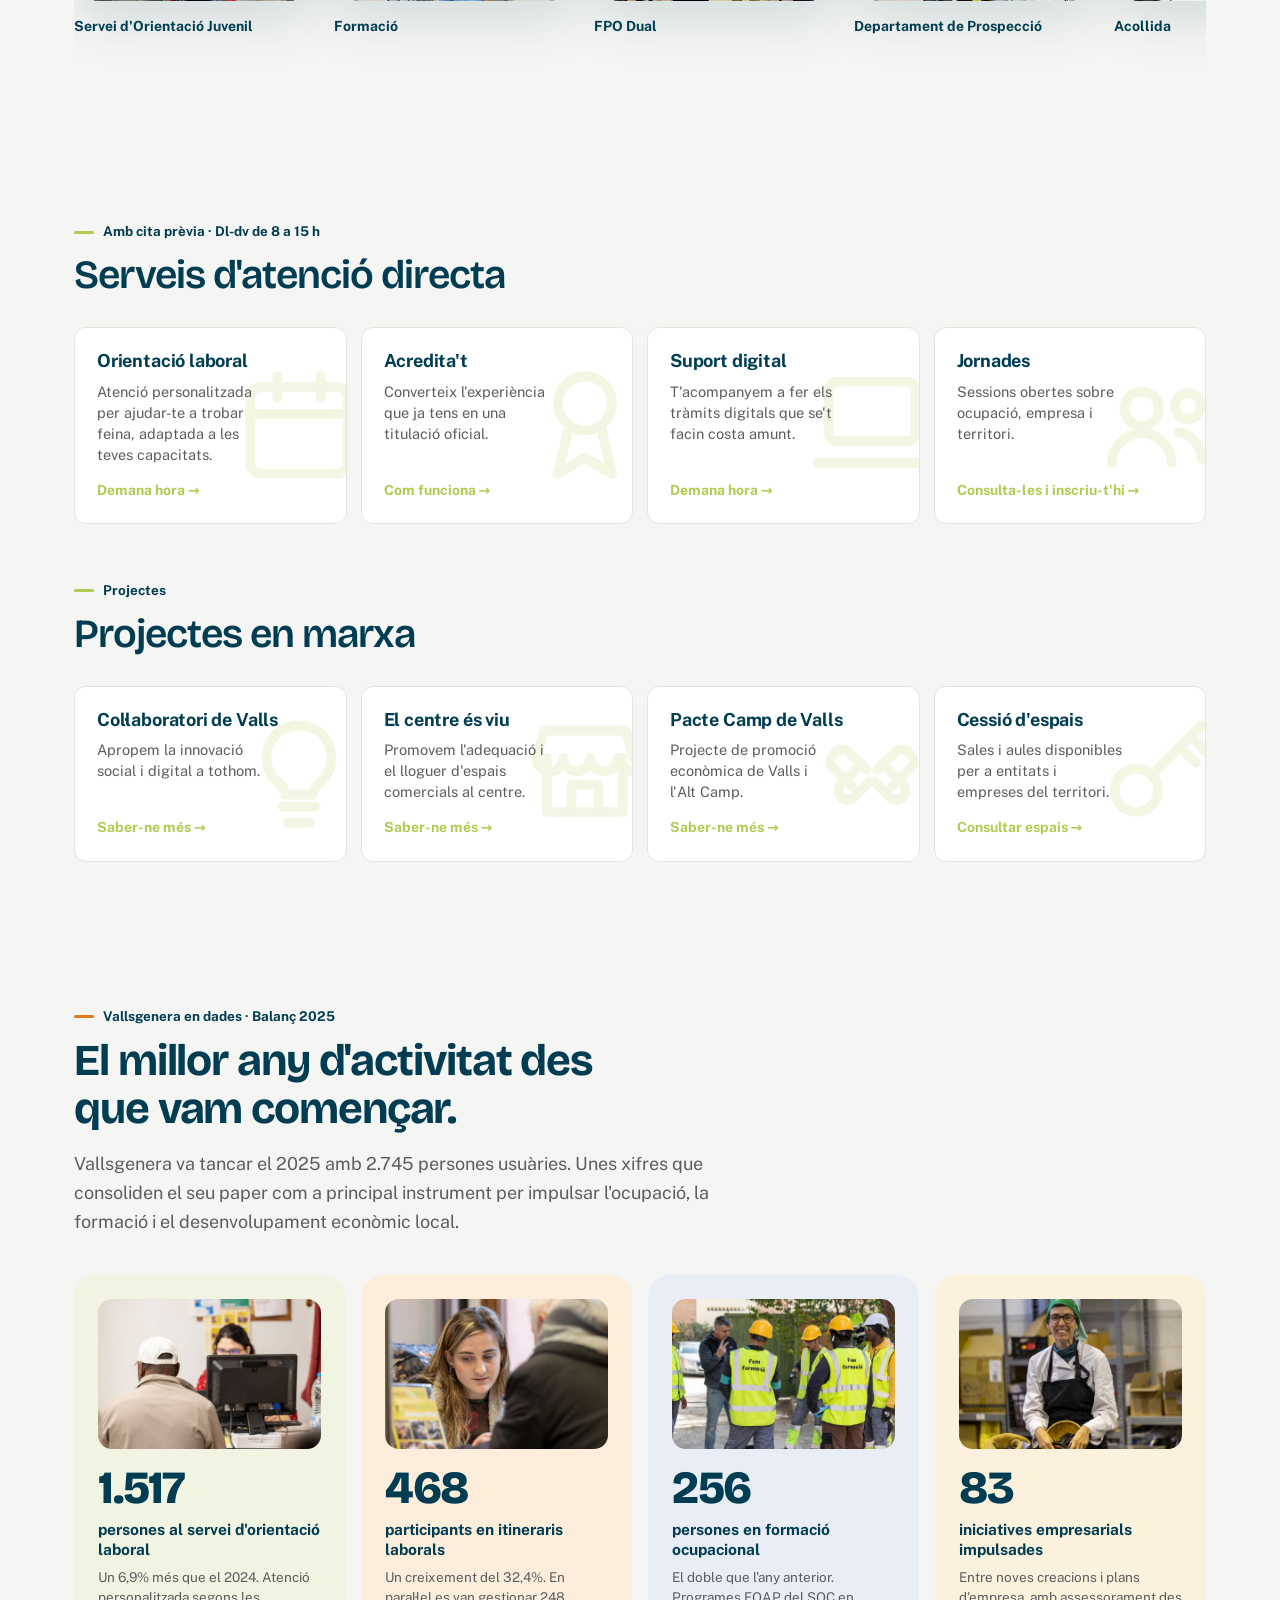
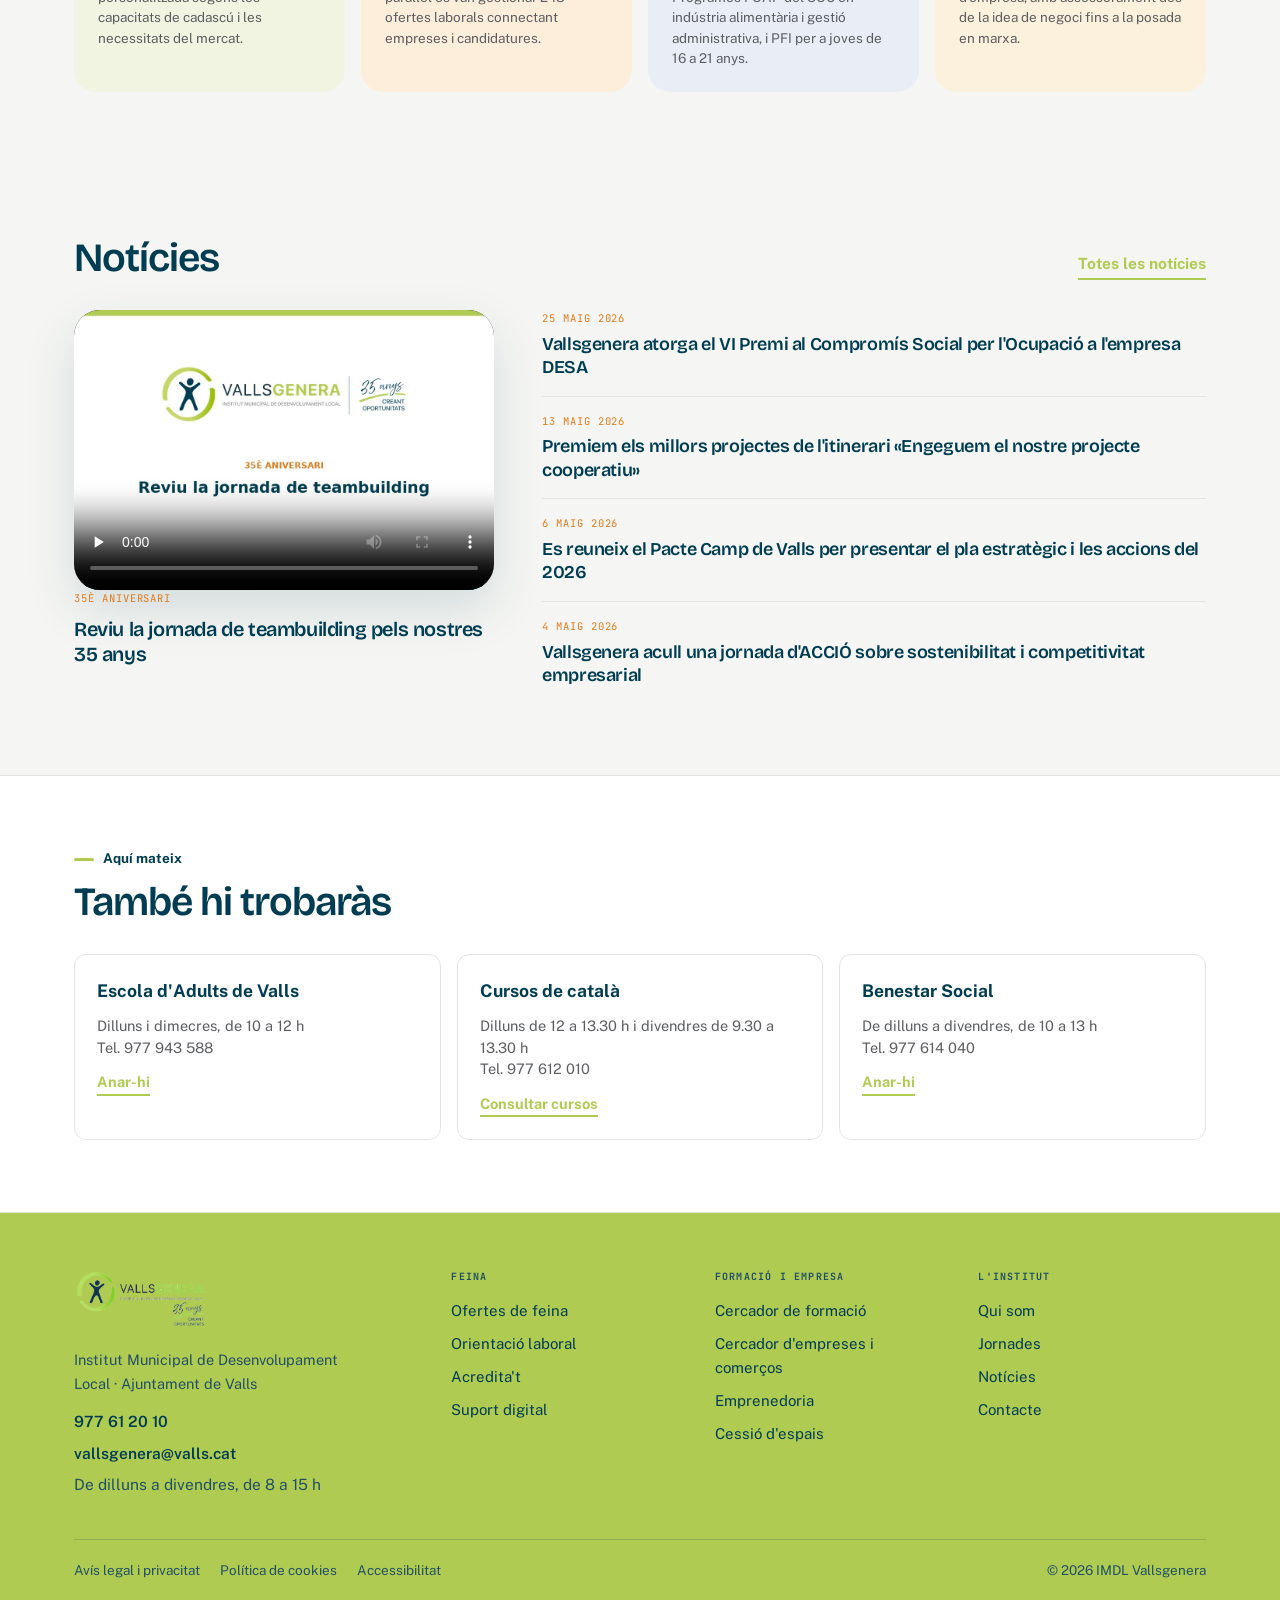
==== commit acc0027e: "Corregeix el text del desplegable del menú, blanc sobre blanc a la portada" ====
--- a/index.html
+++ b/index.html
@@ -69,6 +69,8 @@
 .nav-item.obert .nav-dropdown{opacity:1;visibility:visible;transform:translateX(-50%) translateY(0)}
 .nav-dropdown a{display:block;padding:10px 14px;border-radius:8px;color:var(--tinta);text-decoration:none;font-weight:600;font-size:14.5px;border-bottom:0}
 .nav-dropdown a:hover{background:var(--paper);color:var(--verd-fosc)}
+body.home header.top nav.principal .nav-dropdown a{color:var(--tinta);text-shadow:none}
+body.home header.top nav.principal .nav-dropdown a:hover{color:var(--verd-fosc)}
 .menu-btn{display:none;margin-left:auto;background:var(--tinta);color:#fff;border:0;padding:11px 17px;border-radius:8px;font-family:var(--cos);font-weight:600;font-size:15px}
 
 /* Hero */
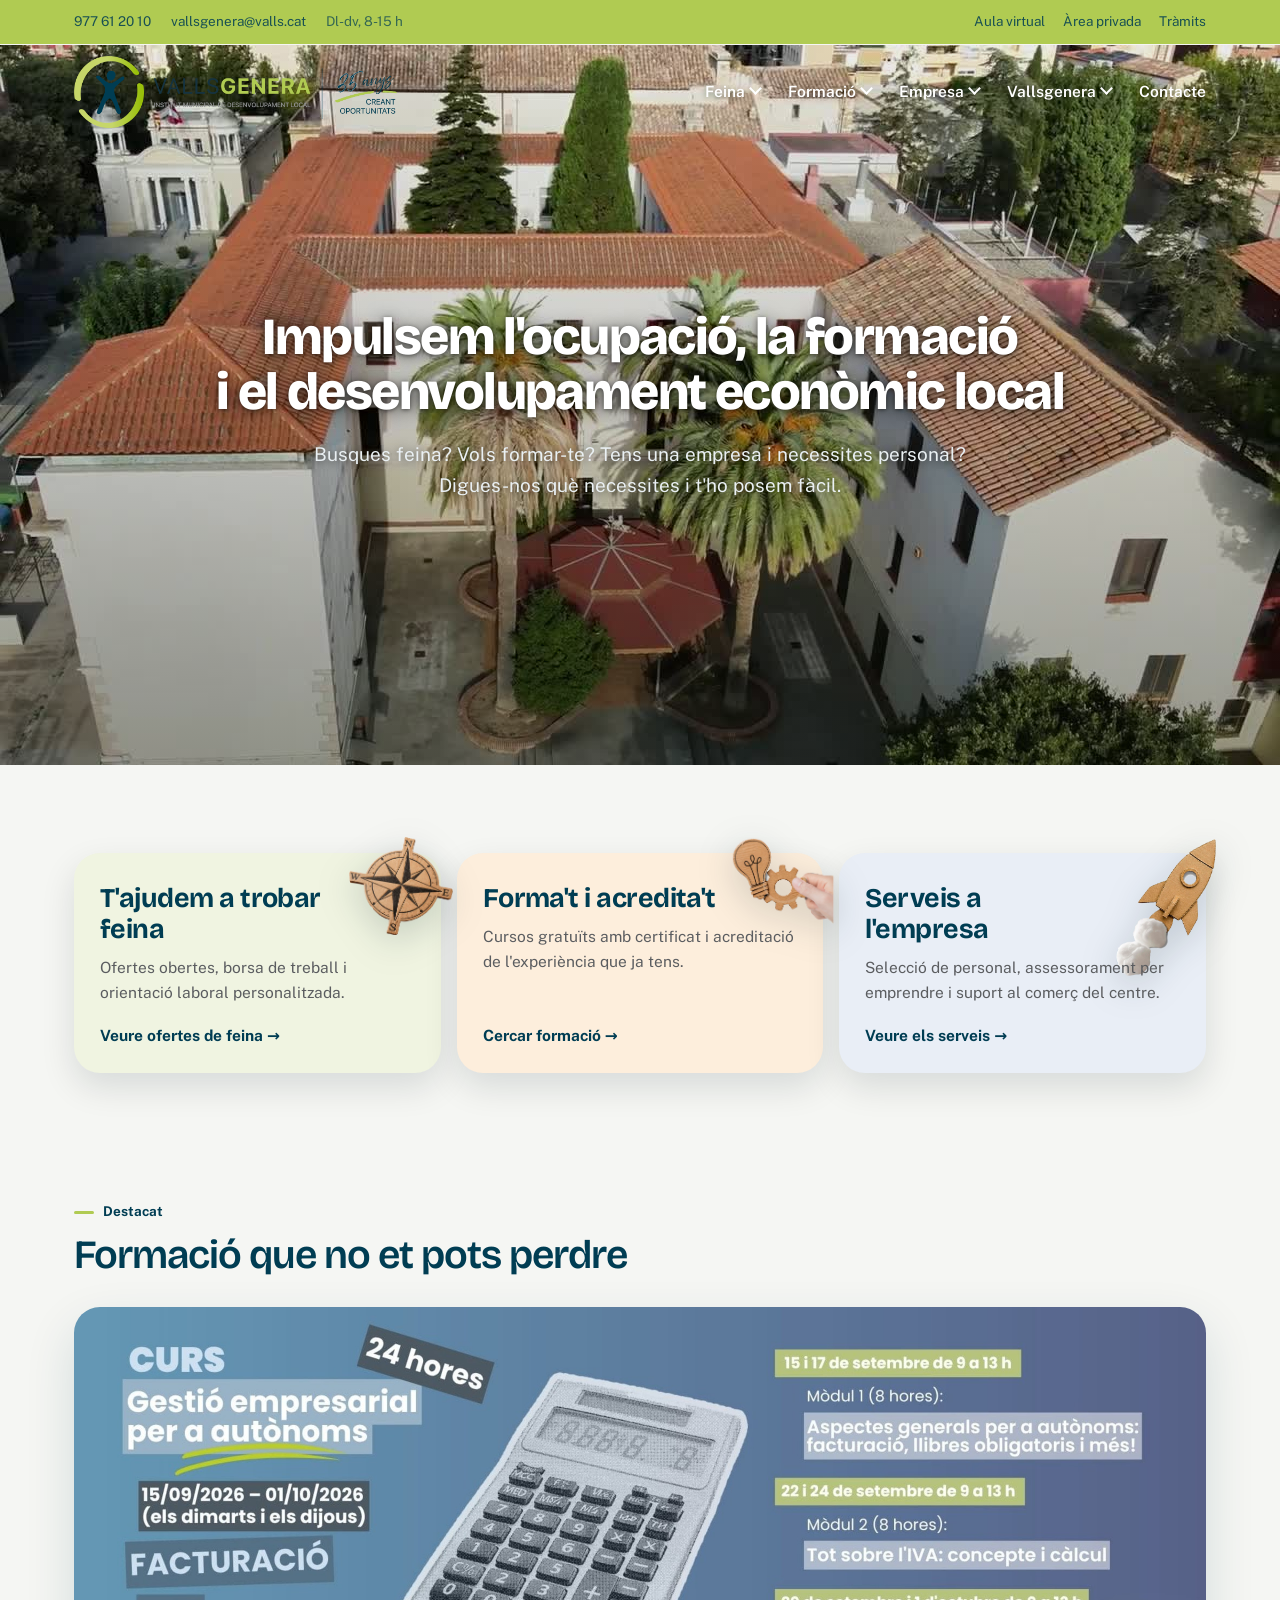
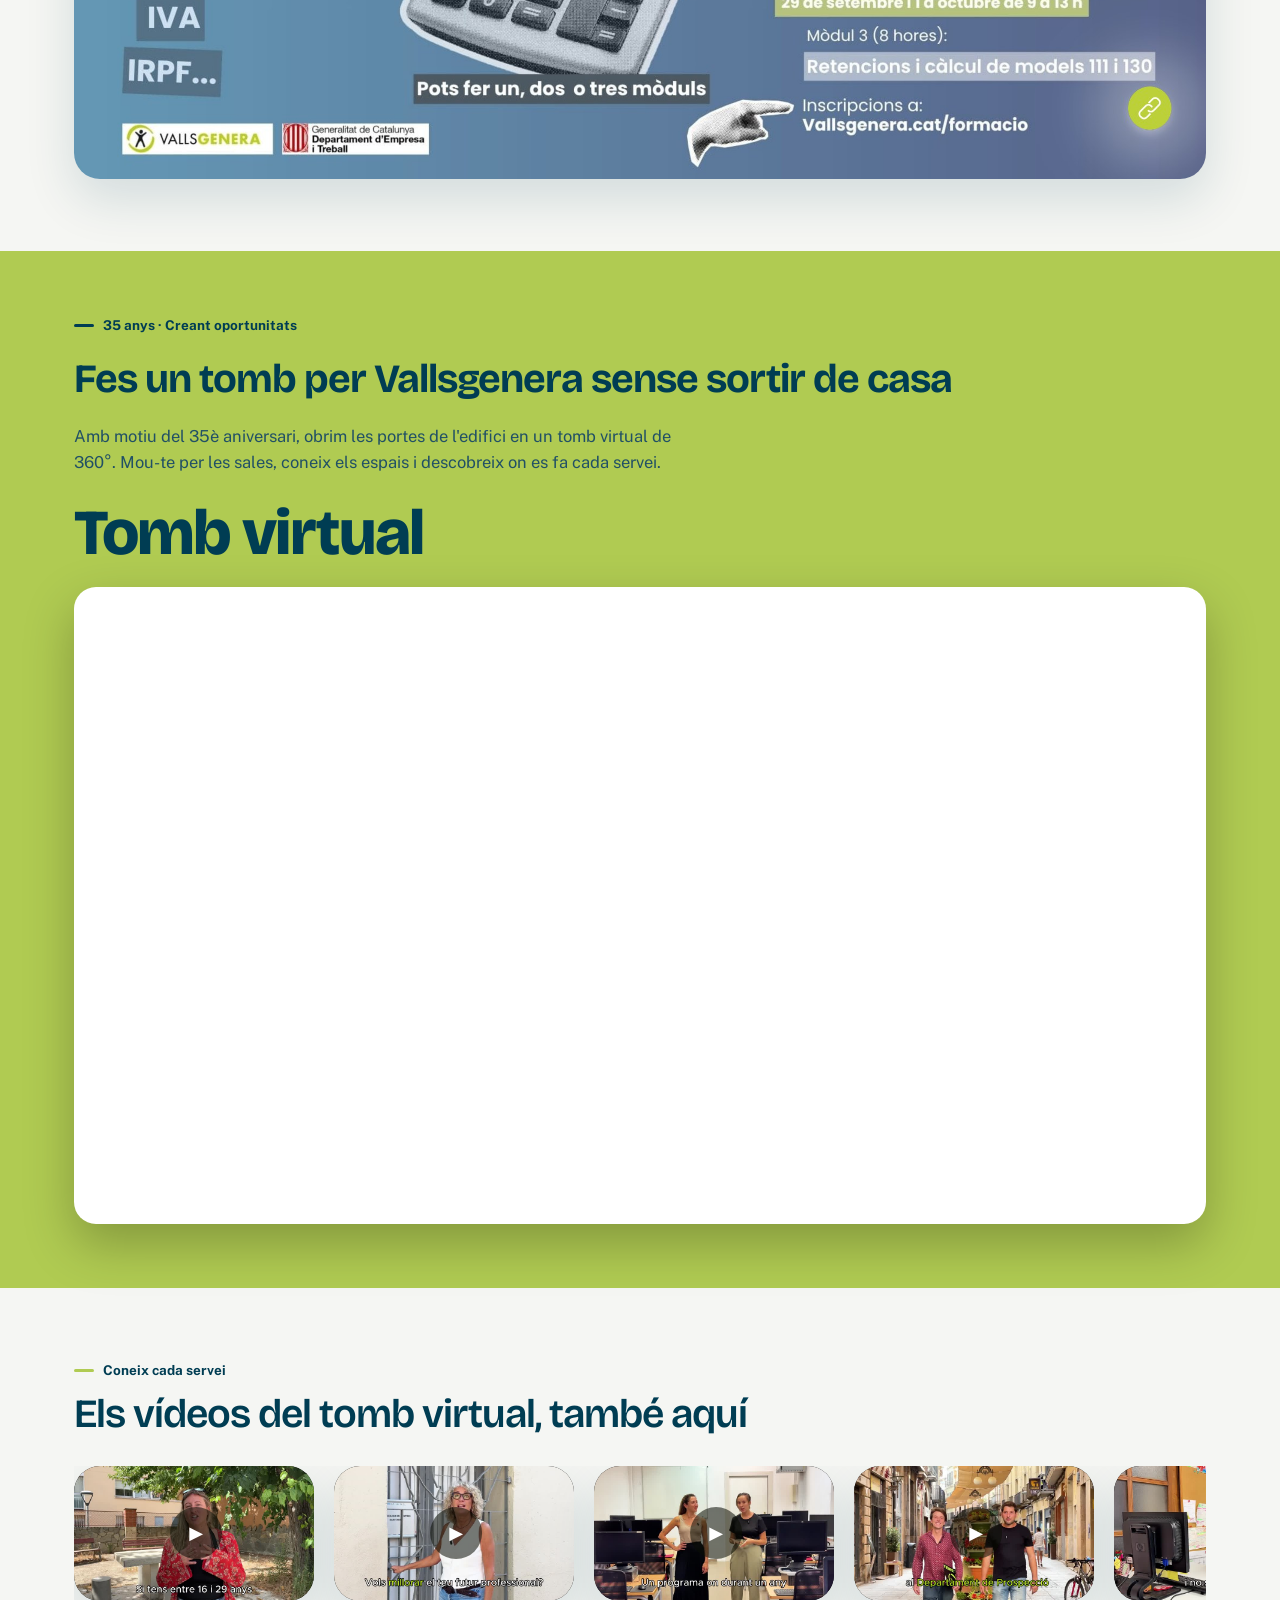
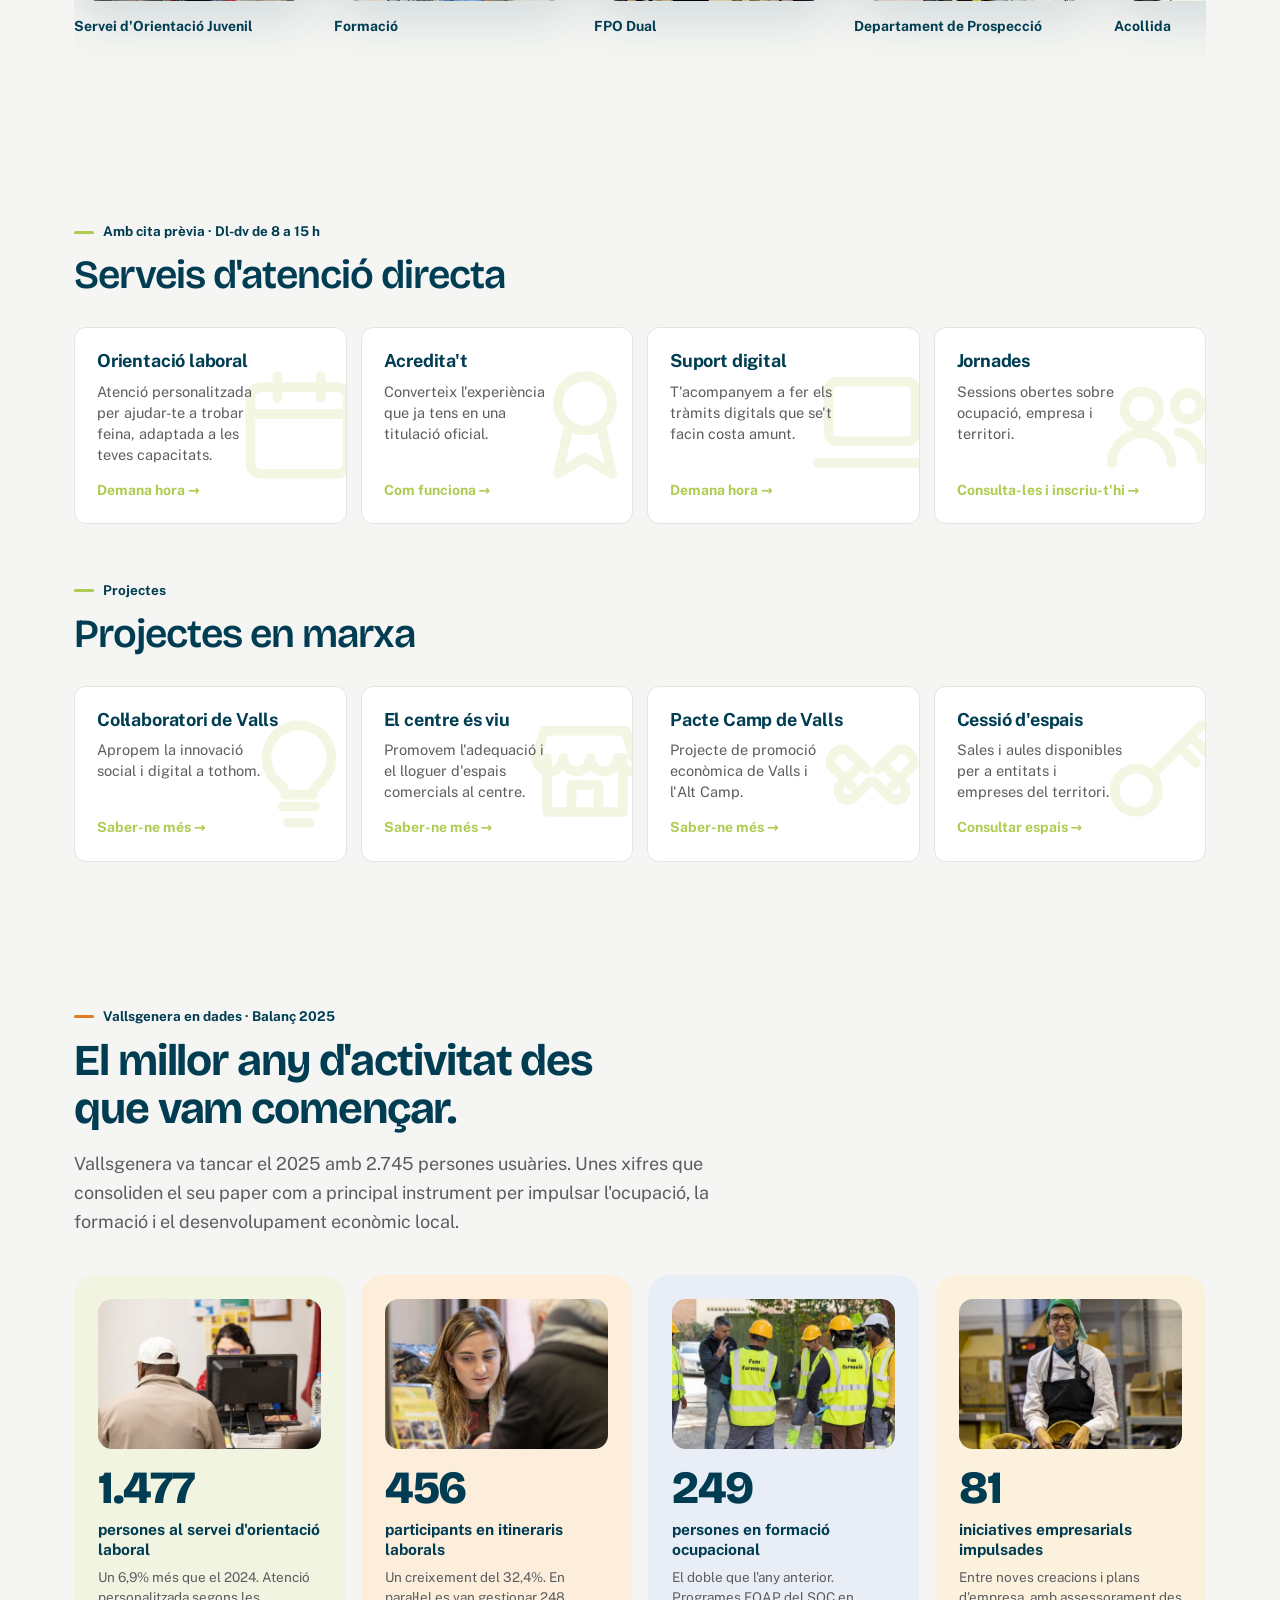
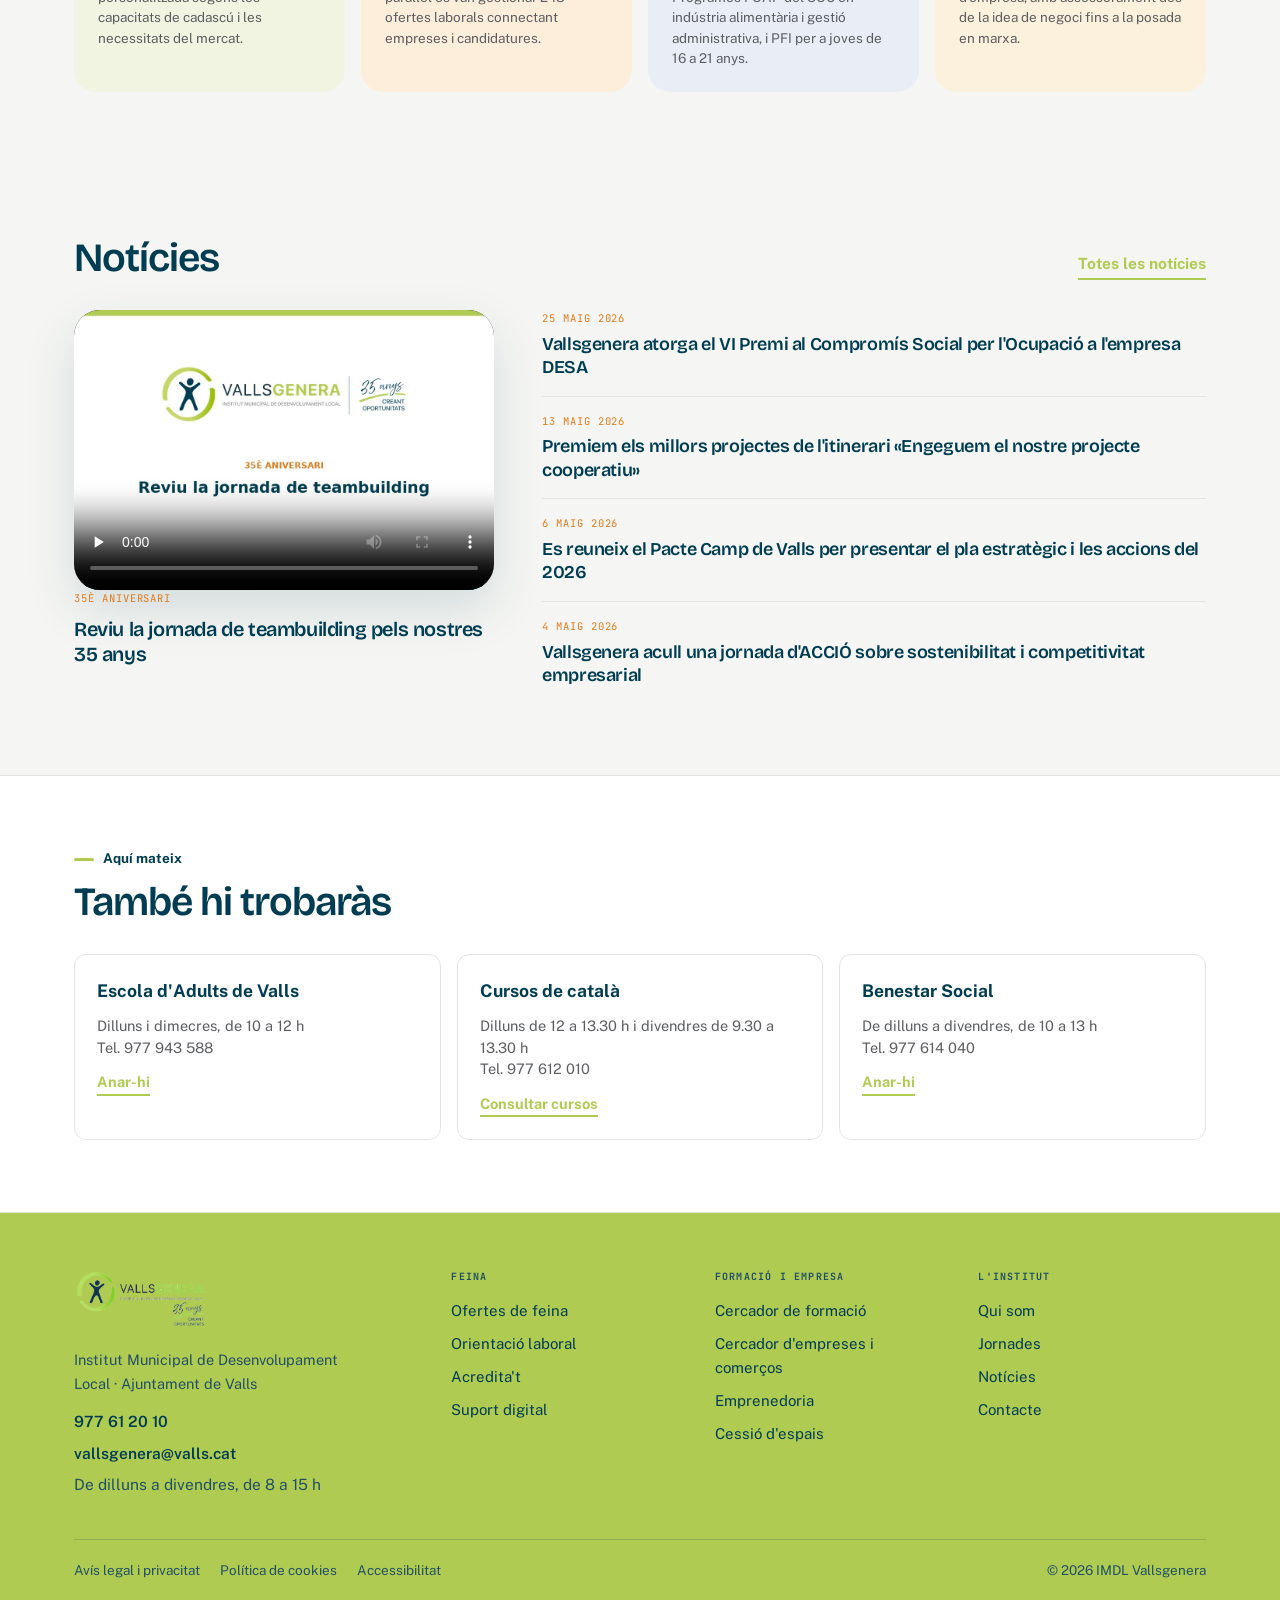
==== commit c8d1ee90: "Substitueix el vídeo del hero pel nou (teambuilding) i corregeix el poster, que encara era el del ví" ====
--- a/index.html
+++ b/index.html
@@ -371,8 +371,8 @@
 <div class="hero">
   <div class="hero-foto">
     <div class="hero-video-marc">
-    <video autoplay muted loop playsinline poster="[data-uri]">
-      <source src="dron-hero.mp4?v=2" type="video/mp4">
+    <video autoplay muted loop playsinline poster="hero-teambuilding-poster.jpg">
+      <source src="hero-teambuilding.mp4" type="video/mp4">
     </video>
     </div>
     <div class="hero-contingut">
